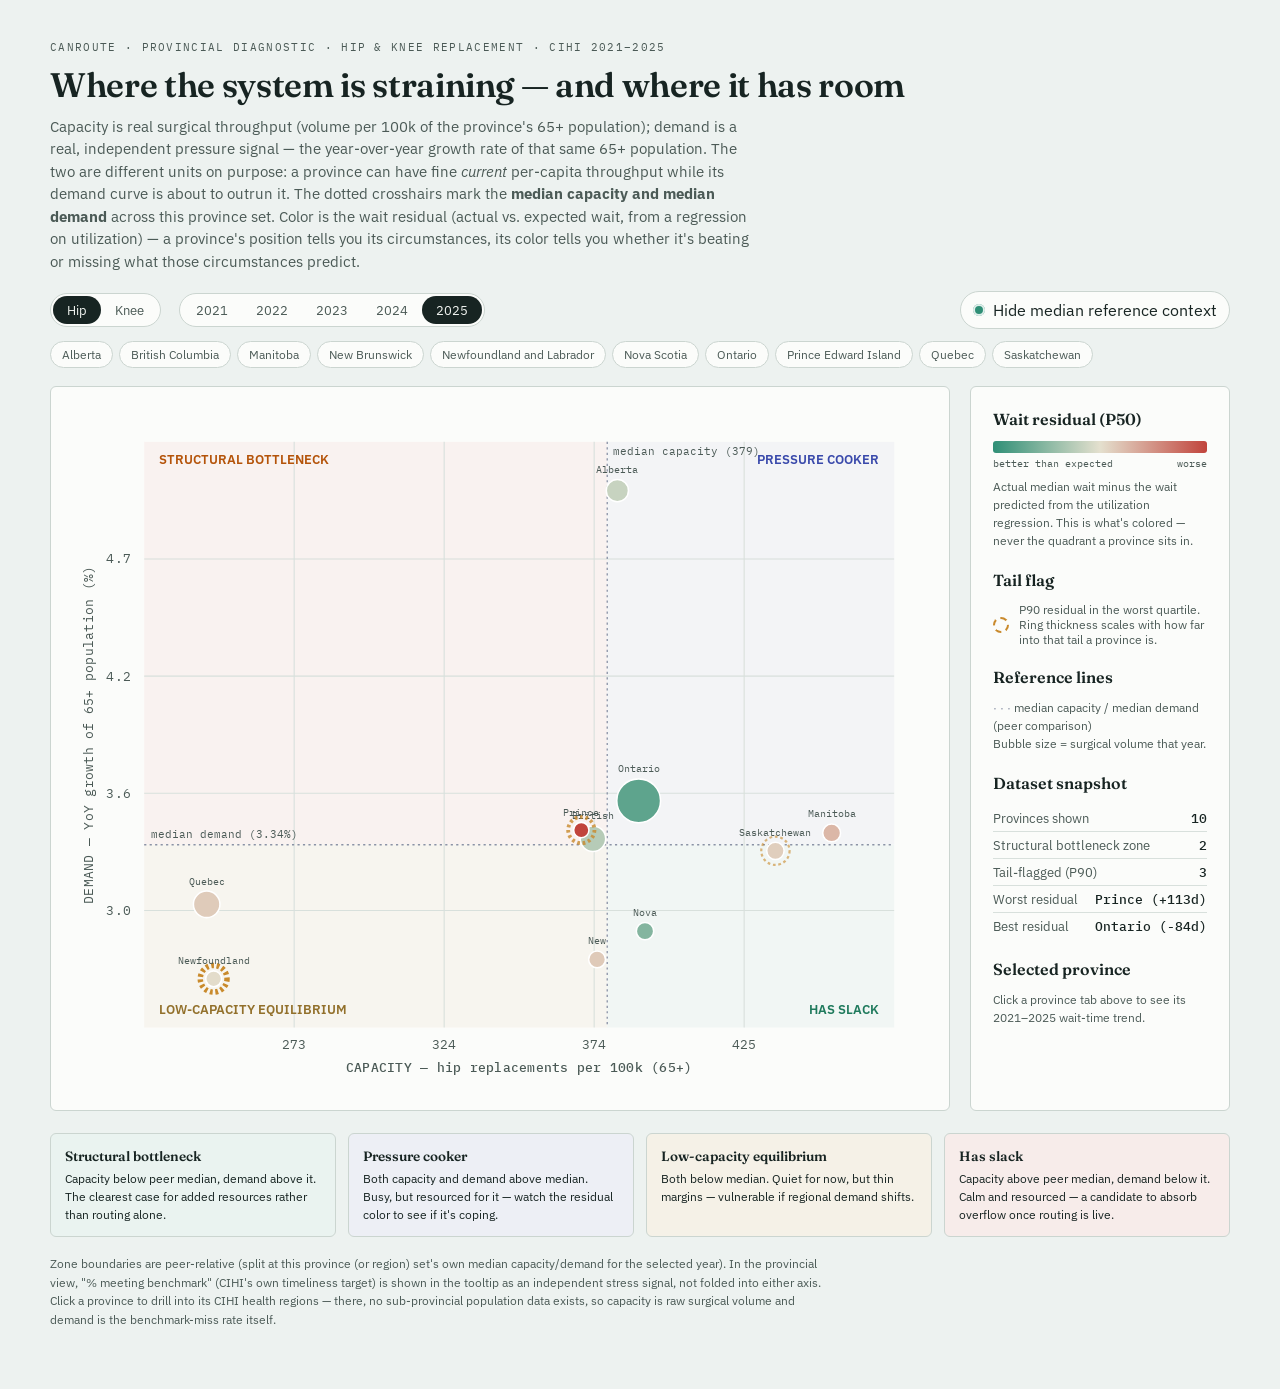
==== index.html @ 5f33b79c "Move site/ contents to repo root" ====
<!DOCTYPE html>
<html lang="en">
<head>
<meta charset="UTF-8" />
<title>CanRoute — Capacity/Demand Diagnostic v3</title>
<meta name="viewport" content="width=device-width, initial-scale=1.0" />
<link rel="preconnect" href="https://fonts.googleapis.com">
<link href="https://fonts.googleapis.com/css2?family=Fraunces:opsz,wght@9..144,400;9..144,600;9..144,700&family=IBM+Plex+Sans:wght@400;500;600&family=IBM+Plex+Mono:wght@400;500;600&display=swap" rel="stylesheet">
<link rel="stylesheet" href="./style.css">
</head>
<body>
<div class="wrap">
  <header>
    <div class="eyebrow">CanRoute · Provincial Diagnostic · Hip &amp; Knee Replacement · CIHI 2021–2025</div>
    <h1>Where the system is straining — and where it has room</h1>
    <div class="sub">Capacity is real surgical throughput (volume per 100k of the province's 65+ population); demand is a real, independent pressure signal — the year-over-year growth rate of that same 65+ population. The two are different units on purpose: a province can have fine <i>current</i> per-capita throughput while its demand curve is about to outrun it. The dotted crosshairs mark the <b>median capacity and median demand</b> across this province set. Color is the wait residual (actual vs. expected wait, from a regression on utilization) — a province's position tells you its circumstances, its color tells you whether it's beating or missing what those circumstances predict.</div>
  </header>

  <div class="controls">
    <div class="seg-group" id="procedureToggle" role="tablist" aria-label="Procedure">
      <button class="seg-btn" data-procedure="hip" type="button">Hip</button>
      <button class="seg-btn" data-procedure="knee" type="button">Knee</button>
    </div>
    <div class="seg-group" id="yearTabs" role="tablist" aria-label="Year"></div>
    <button id="referenceToggle" class="toggle-btn" type="button" aria-pressed="true">
      <span class="toggle-dot"></span>
      <span class="toggle-label">Hide median reference context</span>
    </button>
  </div>

  <div class="province-tabs" id="provinceTabs" role="tablist" aria-label="Province"></div>

  <div class="layout">
    <div class="panel chart-panel">
      <div class="chart-caption" id="chartCaption"></div>
      <svg id="chart" viewBox="0 0 780 620"></svg>
    </div>

    <div class="panel sidebar">
      <div class="side-block">
        <h3>Wait residual (P50)</h3>
        <div class="legend-grad"></div>
        <div class="legend-row"><span>better than expected</span><span>worse</span></div>
        <div class="legend-desc">Actual median wait minus the wait predicted from the utilization regression. This is what's colored — never the quadrant a province sits in.</div>
      </div>

      <div class="side-block">
        <h3>Tail flag</h3>
        <div class="flag-legend">
          <div class="flag-swatch"></div>
          <span>P90 residual in the worst quartile. Ring thickness scales with how far into that tail a province is.</span>
        </div>
      </div>

      <div class="side-block">
        <h3>Reference lines</h3>
        <div class="legend-desc">
          <span style="color:var(--median-line)">· · ·</span> median capacity / median demand (peer comparison)<br>
          Bubble size = surgical volume that year.
        </div>
      </div>

      <div class="side-block" id="summaryBlock">
        <h3>Dataset snapshot</h3>
        <div id="summaryStats"></div>
      </div>

      <div class="side-block" id="provinceDetail">
        <h3>Selected province</h3>
        <div id="provinceDetailBody" class="legend-desc">Click a province tab above to see its 2021–2025 wait-time trend.</div>
      </div>
    </div>
  </div>

  <div class="zones">
    <div class="zone-card z1"><b>Structural bottleneck</b>Capacity below peer median, demand above it. The clearest case for added resources rather than routing alone.</div>
    <div class="zone-card z2"><b>Pressure cooker</b>Both capacity and demand above median. Busy, but resourced for it — watch the residual color to see if it's coping.</div>
    <div class="zone-card z3"><b>Low-capacity equilibrium</b>Both below median. Quiet for now, but thin margins — vulnerable if regional demand shifts.</div>
    <div class="zone-card z4"><b>Has slack</b>Capacity above peer median, demand below it. Calm and resourced — a candidate to absorb overflow once routing is live.</div>
  </div>

  <div class="footnote">
    Zone boundaries are peer-relative (split at this province (or region) set's own median capacity/demand for the selected year). In the provincial view, "% meeting benchmark" (CIHI's own timeliness target) is shown in the tooltip as an independent stress signal, not folded into either axis. Click a province to drill into its CIHI health regions — there, no sub-provincial population data exists, so capacity is raw surgical volume and demand is the benchmark-miss rate itself.
  </div>
</div>

<div id="tooltip"></div>

<script src="./script.js"></script>
</body>
</html>
---- style.css ----
:root{
  --bg: #EDF2F0; --panel: #FBFCFA; --ink: #172422; --ink-soft: #4B5A56;
  --grid: #D8E0DC; --line: #94A3A0; --median-line: #8B93A6;
  --good: #2F8F76; --neutral: #E4E0CE; --bad: #C1443C; --flag: #C98A2C; --border: #CBD5D0;
  --z1: #EAF3F0; --z2: #EDEFF5; --z3: #F5F1E7; --z4: #F7ECEA;
}

*{box-sizing:border-box;}
body{ margin:0; background:var(--bg); color:var(--ink); font-family:'IBM Plex Sans', sans-serif; padding:40px 24px 60px; }
.wrap{ max-width:1180px; margin:0 auto; }
.eyebrow{ font-family:'IBM Plex Mono', monospace; font-size:11px; letter-spacing:0.12em; text-transform:uppercase; color:var(--ink-soft); margin-bottom:10px; }
h1{ font-family:'Fraunces', serif; font-weight:600; font-size:34px; margin:0 0 10px; letter-spacing:-0.01em; }
.sub{ font-size:14.5px; color:var(--ink-soft); max-width:700px; line-height:1.55; }
.controls{ display:flex; justify-content:flex-end; align-items:center; gap:10px; margin-top:18px; flex-wrap:wrap; }
.seg-group{ display:inline-flex; border:1px solid var(--border); border-radius:999px; background:var(--panel); padding:2px; margin-right:auto; }
.seg-group:first-child{ margin-right:8px; }
.seg-btn{ border:none; background:none; padding:6px 14px; border-radius:999px; font:inherit; font-size:12.5px; color:var(--ink-soft); cursor:pointer; }
.seg-btn.active{ background:var(--ink); color:#F1F4F1; }
.province-tabs{ display:flex; flex-wrap:wrap; gap:6px; margin-top:12px; }
.province-tab{ border:1px solid var(--border); background:var(--panel); color:var(--ink-soft); font:inherit; font-size:11.5px; padding:5px 11px; border-radius:999px; cursor:pointer; }
.province-tab:hover{ border-color:var(--flag); }
.province-tab.active{ border-color:var(--ink); background:var(--ink); color:#F1F4F1; }
.toggle-btn{ display:inline-flex; align-items:center; gap:8px; padding:8px 12px; border:1px solid var(--border); border-radius:999px; background:var(--panel); color:var(--ink); cursor:pointer; font:inherit; }
.toggle-btn:hover{ border-color:var(--flag); }
.toggle-btn.active{ border-color:var(--flag); }
.toggle-dot{ width:12px; height:12px; border-radius:50%; background:var(--good); box-shadow: inset 0 0 0 2px rgba(255,255,255,0.85); }
.toggle-btn.active .toggle-dot{ background:var(--flag); }
.dot.selected{ stroke:var(--ink); stroke-width:2.5; }
.select-ring{ fill:none; stroke:var(--ink); stroke-width:1.5; stroke-dasharray:3 2; pointer-events:none; }
.sparkline-wrap{ margin-top:10px; }
.spark-legend{ display:flex; gap:14px; font-family:'IBM Plex Mono', monospace; font-size:10px; color:var(--ink-soft); margin-top:4px; }
.spark-legend span{ display:inline-flex; align-items:center; gap:5px; }
.spark-legend .sw{ width:10px; height:2px; display:inline-block; }
.detail-stat{ display:flex; justify-content:space-between; font-size:12px; padding:3px 0; }
.detail-stat .k{ color:var(--ink-soft); }
.detail-stat .v{ font-family:'IBM Plex Mono', monospace; }
.layout{ display:grid; grid-template-columns: 1fr 260px; gap:20px; margin-top:18px; }
.panel{ background:var(--panel); border:1px solid var(--border); border-radius:6px; padding:22px; }
.chart-panel{ position:relative; }
.chart-caption{ font-family:'IBM Plex Mono', monospace; font-size:11px; color:var(--ink-soft); margin-bottom:10px; }
.chart-caption:empty{ display:none; }
svg{ width:100%; height:auto; display:block; overflow: visible; }
.axis-label{ font-family:'IBM Plex Mono', monospace; font-size:11.5px; fill:var(--ink-soft); letter-spacing:0.02em; }
.gridline{ stroke:var(--grid); stroke-width:1; }
.equilibrium{ stroke:var(--line); stroke-width:1.3; stroke-dasharray:4 4; }
.median-line{ stroke:var(--median-line); stroke-width:1.2; stroke-dasharray:2 3; }
.eq-label, .median-label{ font-family:'IBM Plex Mono', monospace; font-size:10px; fill:var(--ink-soft); }
.zone-label{ font-family:'IBM Plex Sans', sans-serif; font-size:11.5px; font-weight:600; }
.zone-sub{ font-family:'IBM Plex Sans', sans-serif; font-size:9.5px; fill:var(--ink-soft); }
.dot{ stroke:#fff; stroke-width:1.4; cursor:pointer; }
.dot:hover{ stroke:var(--ink); stroke-width:2; }
.flag-ring{ fill:none; stroke:var(--flag); pointer-events:none; }
.name-label{ font-family:'IBM Plex Mono', monospace; font-size:9.5px; fill:var(--ink-soft); pointer-events:none; }
.sidebar h3{ font-family:'Fraunces', serif; font-size:16px; margin:0 0 12px; font-weight:600; }
.side-block{ margin-bottom:20px; }
.side-block:last-child{ margin-bottom:0; }
.legend-grad{ height:12px; border-radius:3px; background: linear-gradient(90deg, var(--good), var(--neutral), var(--bad)); margin:8px 0 4px; }
.legend-row{ display:flex; justify-content:space-between; font-family:'IBM Plex Mono', monospace; font-size:10px; color:var(--ink-soft); }
.legend-desc{ font-size:12px; color:var(--ink-soft); line-height:1.5; margin-top:8px; }
.flag-legend{ display:flex; align-items:center; gap:10px; margin-top:10px; font-size:12px; color:var(--ink-soft); }
.flag-swatch{ width:16px; height:16px; border-radius:50%; border:2px dashed var(--flag); flex-shrink:0; }
.stat-line{ display:flex; justify-content:space-between; font-size:12.5px; padding:5px 0; border-bottom:1px solid var(--grid); }
.stat-line:last-child{ border-bottom:none; }
.stat-name{ color:var(--ink-soft); }
.stat-val{ font-family:'IBM Plex Mono', monospace; font-weight:500; }
.zones{ display:grid; grid-template-columns: repeat(4,1fr); gap:12px; margin-top:22px; }
.zones.is-hidden{ display:none !important; }
.zone-card{ border-radius:6px; padding:12px 14px; font-size:12px; line-height:1.5; border:1px solid var(--border); transition: border-color 0.15s ease, box-shadow 0.15s ease; }
.zone-card.active-zone{ border-color:var(--ink); box-shadow:0 0 0 1px var(--ink); }
.zone-card b{ display:block; font-family:'Fraunces', serif; font-size:13.5px; margin-bottom:4px; font-weight:600; }
.zone-card.z1{ background:var(--z1); }
.zone-card.z2{ background:var(--z2); }
.zone-card.z3{ background:var(--z3); }
.zone-card.z4{ background:var(--z4); }
#tooltip{
  position:absolute; pointer-events:none; background:var(--ink); color:#F1F4F1;
  padding:10px 12px; border-radius:5px; font-size:12px; line-height:1.6; opacity:0;
  transition: opacity 0.1s ease; z-index:10; min-width:190px; font-family:'IBM Plex Mono', monospace;
}
#tooltip .t-name{ font-family:'IBM Plex Sans', sans-serif; font-weight:600; font-size:13px; margin-bottom:4px; display:block; }
.footnote{ margin-top:18px; font-size:11.5px; color:var(--ink-soft); line-height:1.6; max-width:780px; }
@media (max-width: 860px){ .layout{ grid-template-columns: 1fr; } .zones{ grid-template-columns: 1fr 1fr; } }
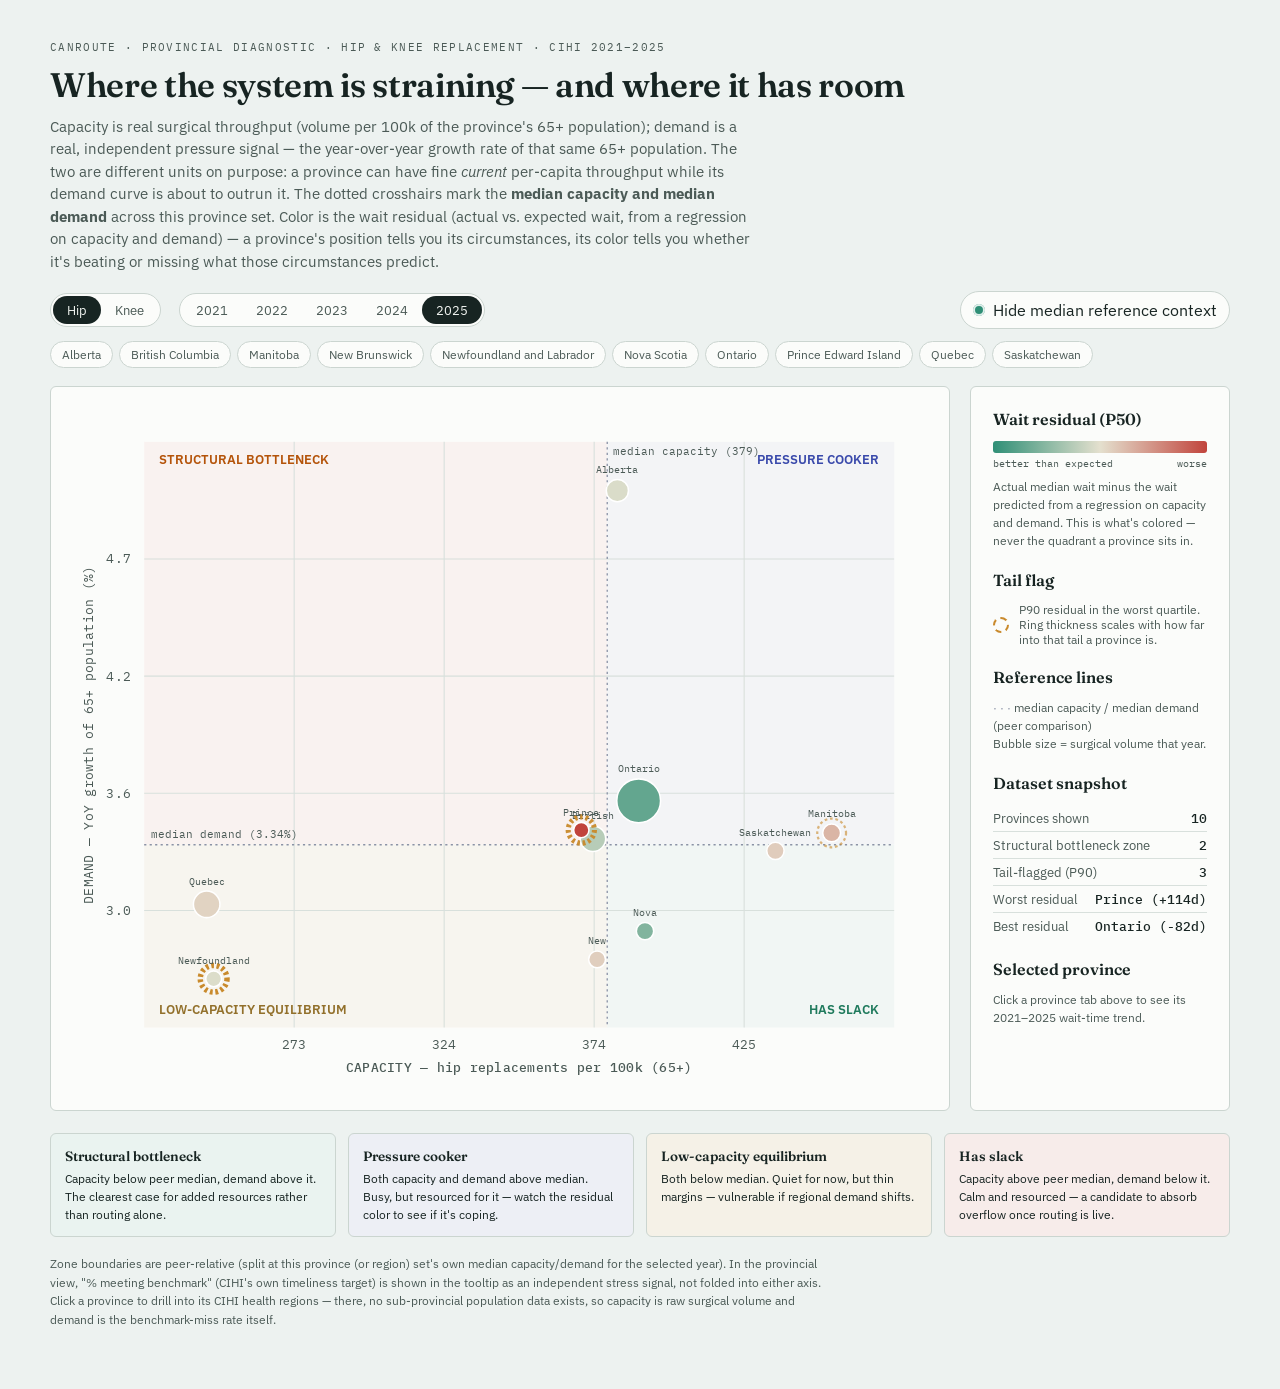
==== commit 360116f2: "Replace utilization ratio with capacity/demand regression capacity and demand are different units (s" ====
--- a/index.html
+++ b/index.html
@@ -13,7 +13,7 @@
   <header>
     <div class="eyebrow">CanRoute · Provincial Diagnostic · Hip &amp; Knee Replacement · CIHI 2021–2025</div>
     <h1>Where the system is straining — and where it has room</h1>
-    <div class="sub">Capacity is real surgical throughput (volume per 100k of the province's 65+ population); demand is a real, independent pressure signal — the year-over-year growth rate of that same 65+ population. The two are different units on purpose: a province can have fine <i>current</i> per-capita throughput while its demand curve is about to outrun it. The dotted crosshairs mark the <b>median capacity and median demand</b> across this province set. Color is the wait residual (actual vs. expected wait, from a regression on utilization) — a province's position tells you its circumstances, its color tells you whether it's beating or missing what those circumstances predict.</div>
+    <div class="sub">Capacity is real surgical throughput (volume per 100k of the province's 65+ population); demand is a real, independent pressure signal — the year-over-year growth rate of that same 65+ population. The two are different units on purpose: a province can have fine <i>current</i> per-capita throughput while its demand curve is about to outrun it. The dotted crosshairs mark the <b>median capacity and median demand</b> across this province set. Color is the wait residual (actual vs. expected wait, from a regression on capacity and demand) — a province's position tells you its circumstances, its color tells you whether it's beating or missing what those circumstances predict.</div>
   </header>
 
   <div class="controls">
@@ -41,7 +41,7 @@
         <h3>Wait residual (P50)</h3>
         <div class="legend-grad"></div>
         <div class="legend-row"><span>better than expected</span><span>worse</span></div>
-        <div class="legend-desc">Actual median wait minus the wait predicted from the utilization regression. This is what's colored — never the quadrant a province sits in.</div>
+        <div class="legend-desc">Actual median wait minus the wait predicted from a regression on capacity and demand. This is what's colored — never the quadrant a province sits in.</div>
       </div>
 
       <div class="side-block">
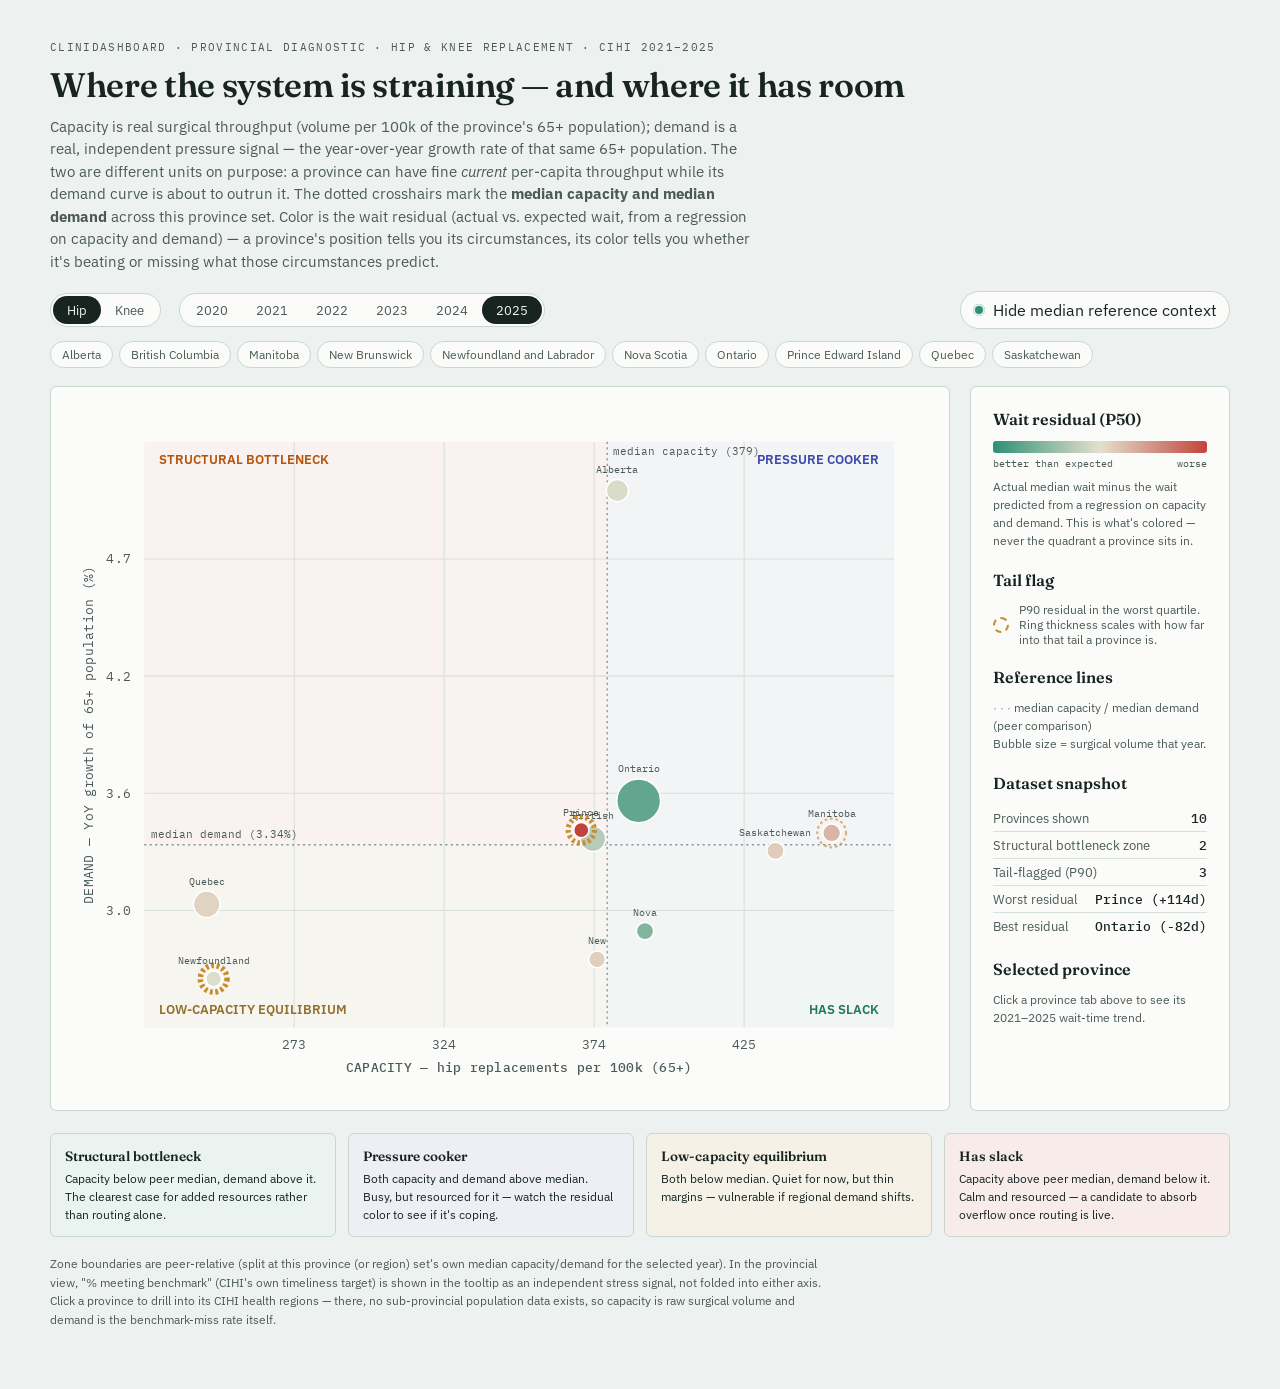
==== commit b3297ba6: "Extend population baseline to 2020, drop unused pipeline artifacts - Population CSV now starts 2019," ====
--- a/index.html
+++ b/index.html
@@ -2,7 +2,7 @@
 <html lang="en">
 <head>
 <meta charset="UTF-8" />
-<title>CanRoute — Capacity/Demand Diagnostic v3</title>
+<title>CliniDashboard — Capacity/Demand Diagnostic v3</title>
 <meta name="viewport" content="width=device-width, initial-scale=1.0" />
 <link rel="preconnect" href="https://fonts.googleapis.com">
 <link href="https://fonts.googleapis.com/css2?family=Fraunces:opsz,wght@9..144,400;9..144,600;9..144,700&family=IBM+Plex+Sans:wght@400;500;600&family=IBM+Plex+Mono:wght@400;500;600&display=swap" rel="stylesheet">
@@ -11,7 +11,7 @@
 <body>
 <div class="wrap">
   <header>
-    <div class="eyebrow">CanRoute · Provincial Diagnostic · Hip &amp; Knee Replacement · CIHI 2021–2025</div>
+    <div class="eyebrow">CliniDashboard · Provincial Diagnostic · Hip &amp; Knee Replacement · CIHI 2021–2025</div>
     <h1>Where the system is straining — and where it has room</h1>
     <div class="sub">Capacity is real surgical throughput (volume per 100k of the province's 65+ population); demand is a real, independent pressure signal — the year-over-year growth rate of that same 65+ population. The two are different units on purpose: a province can have fine <i>current</i> per-capita throughput while its demand curve is about to outrun it. The dotted crosshairs mark the <b>median capacity and median demand</b> across this province set. Color is the wait residual (actual vs. expected wait, from a regression on capacity and demand) — a province's position tells you its circumstances, its color tells you whether it's beating or missing what those circumstances predict.</div>
   </header>
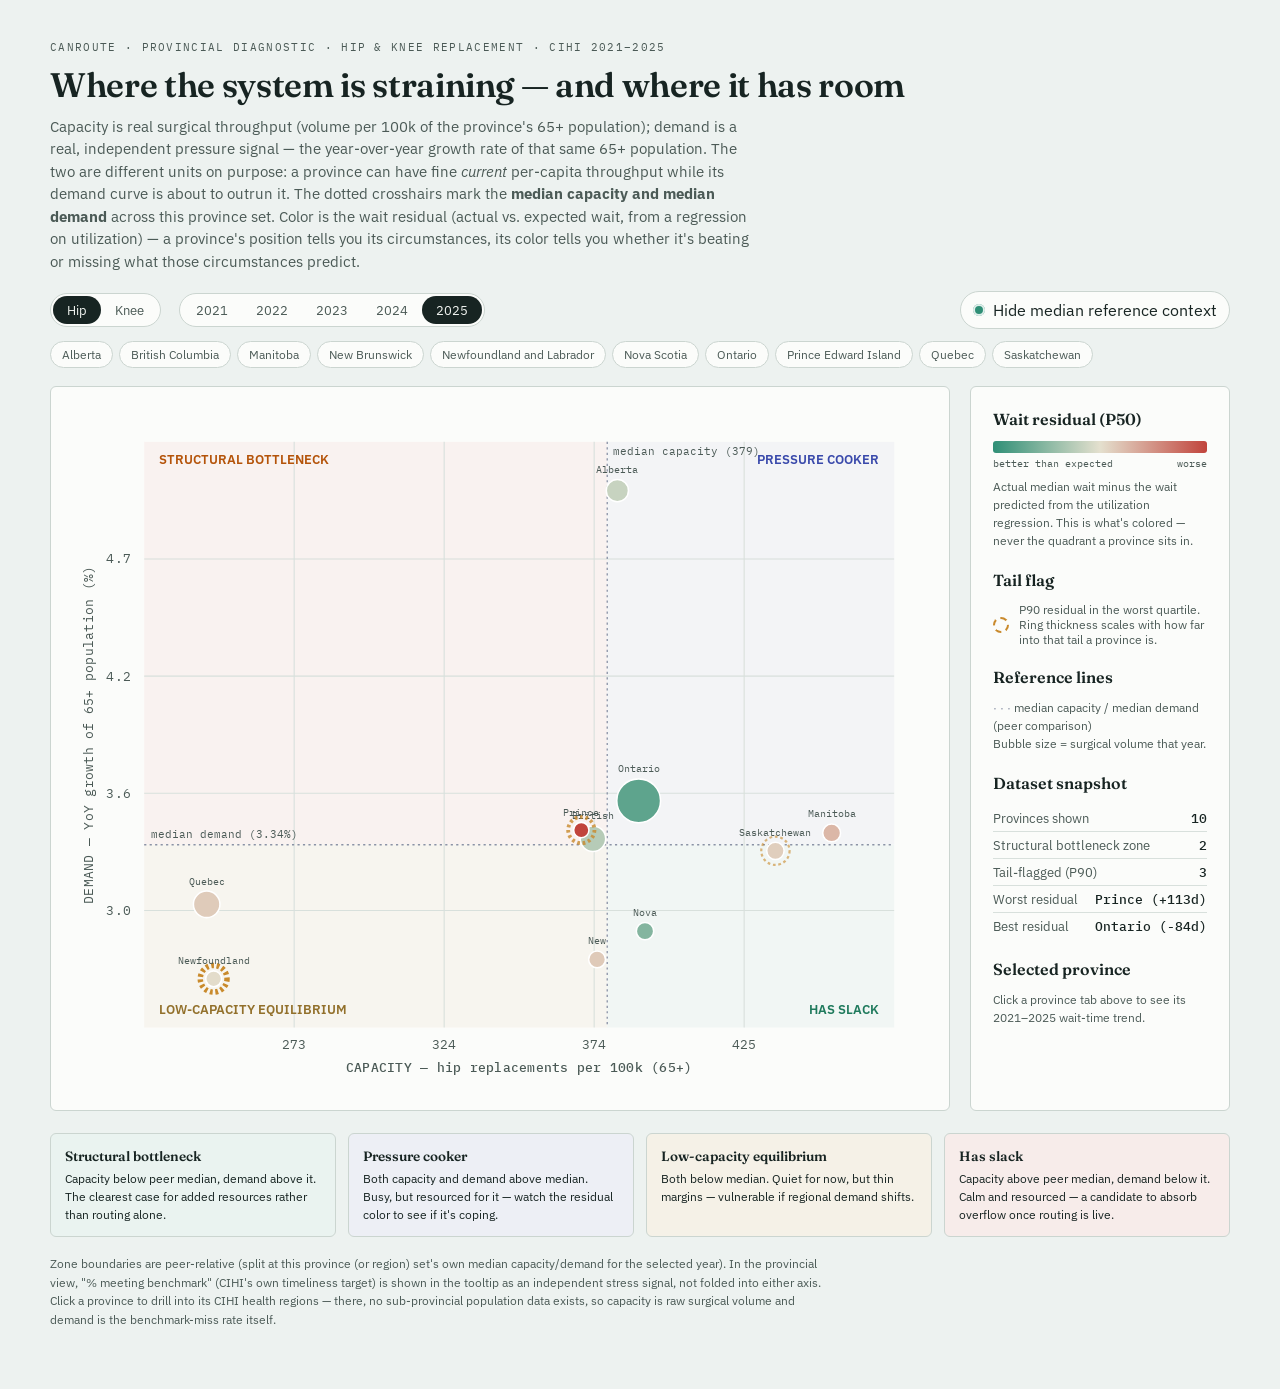
==== commit ae1df004: "Merge branch 'main' of https://github.com/mugis-rwill/clinicalDashboard # Conflicts: #	script.js" ====
--- a/index.html
+++ b/index.html
@@ -2,7 +2,7 @@
 <html lang="en">
 <head>
 <meta charset="UTF-8" />
-<title>CliniDashboard — Capacity/Demand Diagnostic v3</title>
+<title>CanRoute — Capacity/Demand Diagnostic v3</title>
 <meta name="viewport" content="width=device-width, initial-scale=1.0" />
 <link rel="preconnect" href="https://fonts.googleapis.com">
 <link href="https://fonts.googleapis.com/css2?family=Fraunces:opsz,wght@9..144,400;9..144,600;9..144,700&family=IBM+Plex+Sans:wght@400;500;600&family=IBM+Plex+Mono:wght@400;500;600&display=swap" rel="stylesheet">
@@ -11,9 +11,9 @@
 <body>
 <div class="wrap">
   <header>
-    <div class="eyebrow">CliniDashboard · Provincial Diagnostic · Hip &amp; Knee Replacement · CIHI 2021–2025</div>
+    <div class="eyebrow">CanRoute · Provincial Diagnostic · Hip &amp; Knee Replacement · CIHI 2021–2025</div>
     <h1>Where the system is straining — and where it has room</h1>
-    <div class="sub">Capacity is real surgical throughput (volume per 100k of the province's 65+ population); demand is a real, independent pressure signal — the year-over-year growth rate of that same 65+ population. The two are different units on purpose: a province can have fine <i>current</i> per-capita throughput while its demand curve is about to outrun it. The dotted crosshairs mark the <b>median capacity and median demand</b> across this province set. Color is the wait residual (actual vs. expected wait, from a regression on capacity and demand) — a province's position tells you its circumstances, its color tells you whether it's beating or missing what those circumstances predict.</div>
+    <div class="sub">Capacity is real surgical throughput (volume per 100k of the province's 65+ population); demand is a real, independent pressure signal — the year-over-year growth rate of that same 65+ population. The two are different units on purpose: a province can have fine <i>current</i> per-capita throughput while its demand curve is about to outrun it. The dotted crosshairs mark the <b>median capacity and median demand</b> across this province set. Color is the wait residual (actual vs. expected wait, from a regression on utilization) — a province's position tells you its circumstances, its color tells you whether it's beating or missing what those circumstances predict.</div>
   </header>
 
   <div class="controls">
@@ -41,7 +41,7 @@
         <h3>Wait residual (P50)</h3>
         <div class="legend-grad"></div>
         <div class="legend-row"><span>better than expected</span><span>worse</span></div>
-        <div class="legend-desc">Actual median wait minus the wait predicted from a regression on capacity and demand. This is what's colored — never the quadrant a province sits in.</div>
+        <div class="legend-desc">Actual median wait minus the wait predicted from the utilization regression. This is what's colored — never the quadrant a province sits in.</div>
       </div>
 
       <div class="side-block">
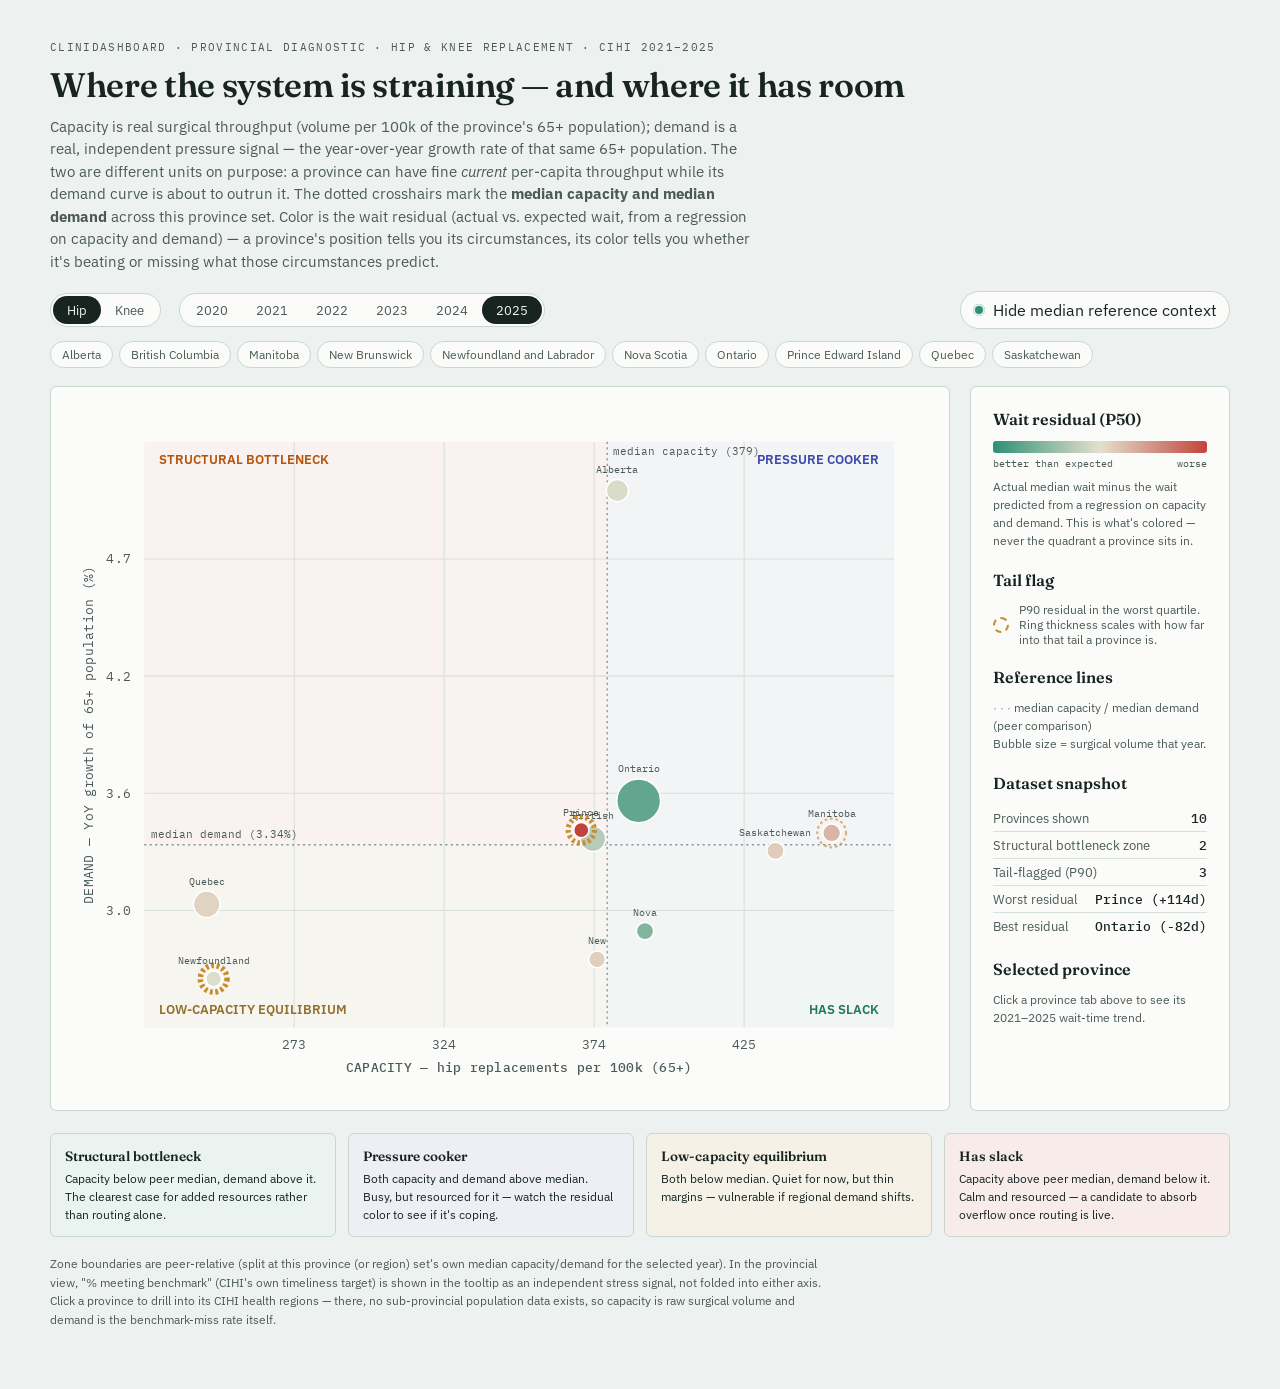
==== commit 5ebe8fb5: "Merge branch 'main' of https://github.com/mugis-rwill/clinicalDashboard" ====
--- a/index.html
+++ b/index.html
@@ -2,7 +2,7 @@
 <html lang="en">
 <head>
 <meta charset="UTF-8" />
-<title>CanRoute — Capacity/Demand Diagnostic v3</title>
+<title>CliniDashboard — Capacity/Demand Diagnostic v3</title>
 <meta name="viewport" content="width=device-width, initial-scale=1.0" />
 <link rel="preconnect" href="https://fonts.googleapis.com">
 <link href="https://fonts.googleapis.com/css2?family=Fraunces:opsz,wght@9..144,400;9..144,600;9..144,700&family=IBM+Plex+Sans:wght@400;500;600&family=IBM+Plex+Mono:wght@400;500;600&display=swap" rel="stylesheet">
@@ -11,9 +11,9 @@
 <body>
 <div class="wrap">
   <header>
-    <div class="eyebrow">CanRoute · Provincial Diagnostic · Hip &amp; Knee Replacement · CIHI 2021–2025</div>
+    <div class="eyebrow">CliniDashboard · Provincial Diagnostic · Hip &amp; Knee Replacement · CIHI 2021–2025</div>
     <h1>Where the system is straining — and where it has room</h1>
-    <div class="sub">Capacity is real surgical throughput (volume per 100k of the province's 65+ population); demand is a real, independent pressure signal — the year-over-year growth rate of that same 65+ population. The two are different units on purpose: a province can have fine <i>current</i> per-capita throughput while its demand curve is about to outrun it. The dotted crosshairs mark the <b>median capacity and median demand</b> across this province set. Color is the wait residual (actual vs. expected wait, from a regression on utilization) — a province's position tells you its circumstances, its color tells you whether it's beating or missing what those circumstances predict.</div>
+    <div class="sub">Capacity is real surgical throughput (volume per 100k of the province's 65+ population); demand is a real, independent pressure signal — the year-over-year growth rate of that same 65+ population. The two are different units on purpose: a province can have fine <i>current</i> per-capita throughput while its demand curve is about to outrun it. The dotted crosshairs mark the <b>median capacity and median demand</b> across this province set. Color is the wait residual (actual vs. expected wait, from a regression on capacity and demand) — a province's position tells you its circumstances, its color tells you whether it's beating or missing what those circumstances predict.</div>
   </header>
 
   <div class="controls">
@@ -41,7 +41,7 @@
         <h3>Wait residual (P50)</h3>
         <div class="legend-grad"></div>
         <div class="legend-row"><span>better than expected</span><span>worse</span></div>
-        <div class="legend-desc">Actual median wait minus the wait predicted from the utilization regression. This is what's colored — never the quadrant a province sits in.</div>
+        <div class="legend-desc">Actual median wait minus the wait predicted from a regression on capacity and demand. This is what's colored — never the quadrant a province sits in.</div>
       </div>
 
       <div class="side-block">
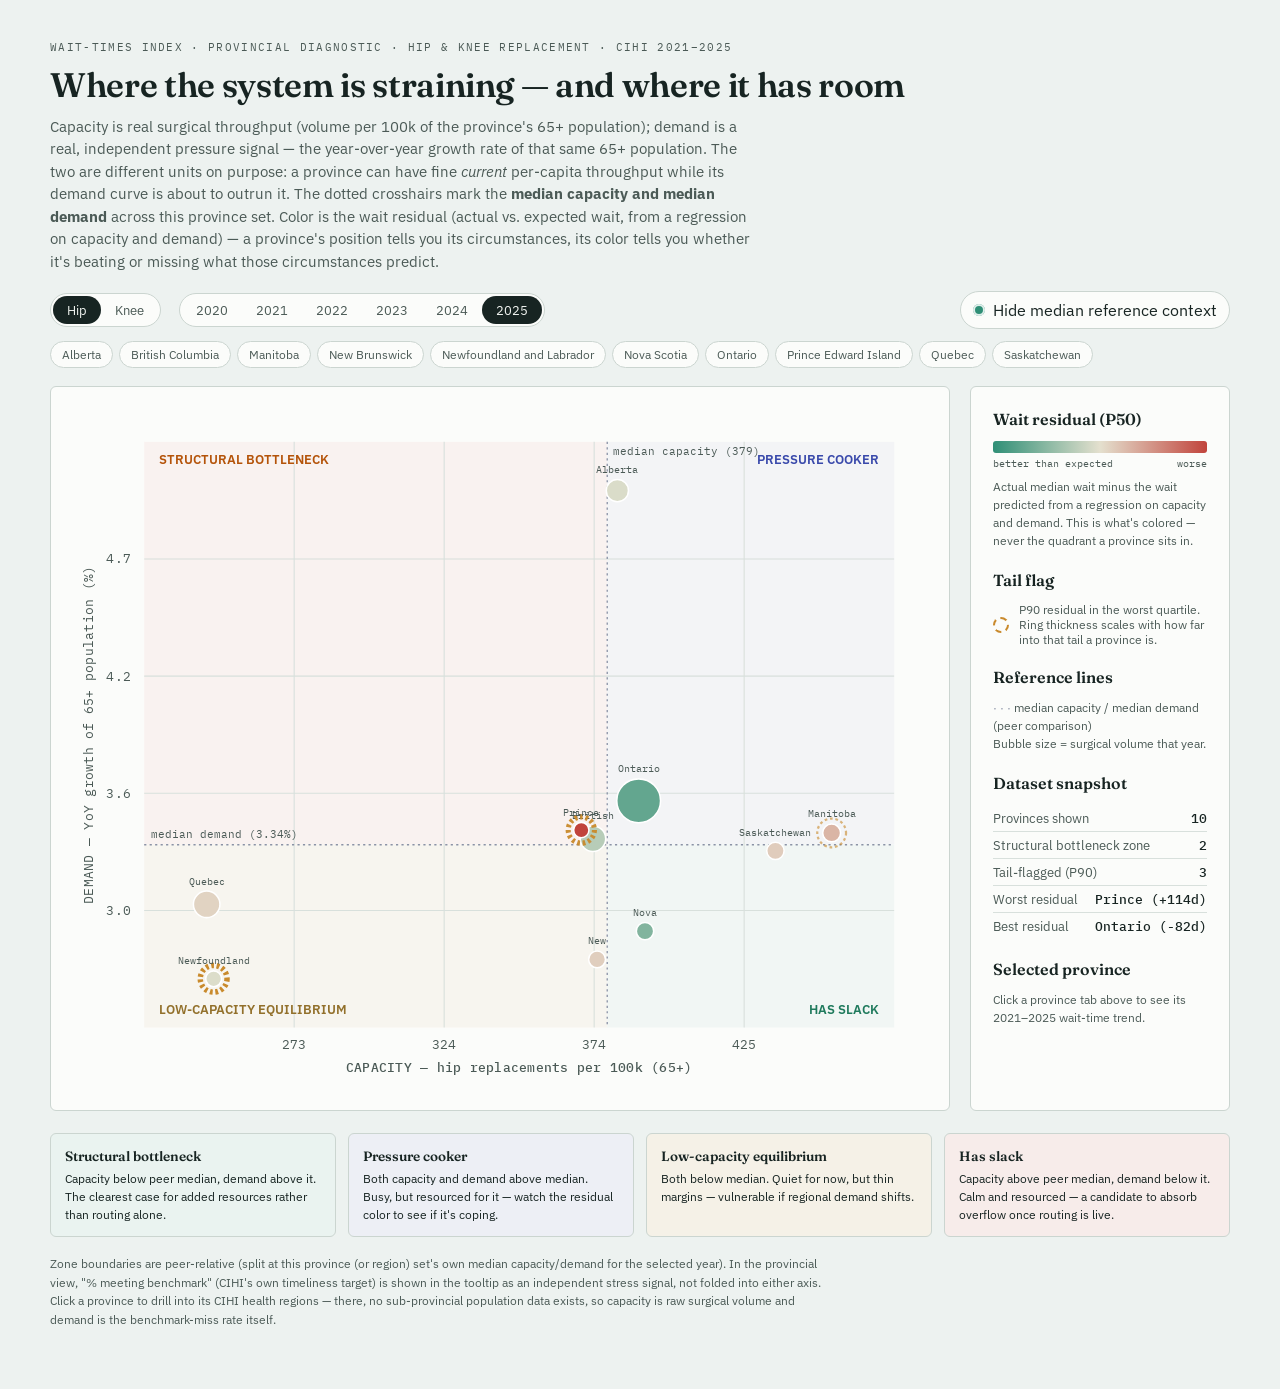
==== commit 5a87a424: "fixed index naming mistake" ====
--- a/index.html
+++ b/index.html
@@ -2,7 +2,7 @@
 <html lang="en">
 <head>
 <meta charset="UTF-8" />
-<title>CliniDashboard — Capacity/Demand Diagnostic v3</title>
+<title>Canada Wait-times Index — Capacity/Demand Diagnostic</title>
 <meta name="viewport" content="width=device-width, initial-scale=1.0" />
 <link rel="preconnect" href="https://fonts.googleapis.com">
 <link href="https://fonts.googleapis.com/css2?family=Fraunces:opsz,wght@9..144,400;9..144,600;9..144,700&family=IBM+Plex+Sans:wght@400;500;600&family=IBM+Plex+Mono:wght@400;500;600&display=swap" rel="stylesheet">
@@ -11,7 +11,7 @@
 <body>
 <div class="wrap">
   <header>
-    <div class="eyebrow">CliniDashboard · Provincial Diagnostic · Hip &amp; Knee Replacement · CIHI 2021–2025</div>
+    <div class="eyebrow">Wait-times Index · Provincial Diagnostic · Hip &amp; Knee Replacement · CIHI 2021–2025</div>
     <h1>Where the system is straining — and where it has room</h1>
     <div class="sub">Capacity is real surgical throughput (volume per 100k of the province's 65+ population); demand is a real, independent pressure signal — the year-over-year growth rate of that same 65+ population. The two are different units on purpose: a province can have fine <i>current</i> per-capita throughput while its demand curve is about to outrun it. The dotted crosshairs mark the <b>median capacity and median demand</b> across this province set. Color is the wait residual (actual vs. expected wait, from a regression on capacity and demand) — a province's position tells you its circumstances, its color tells you whether it's beating or missing what those circumstances predict.</div>
   </header>
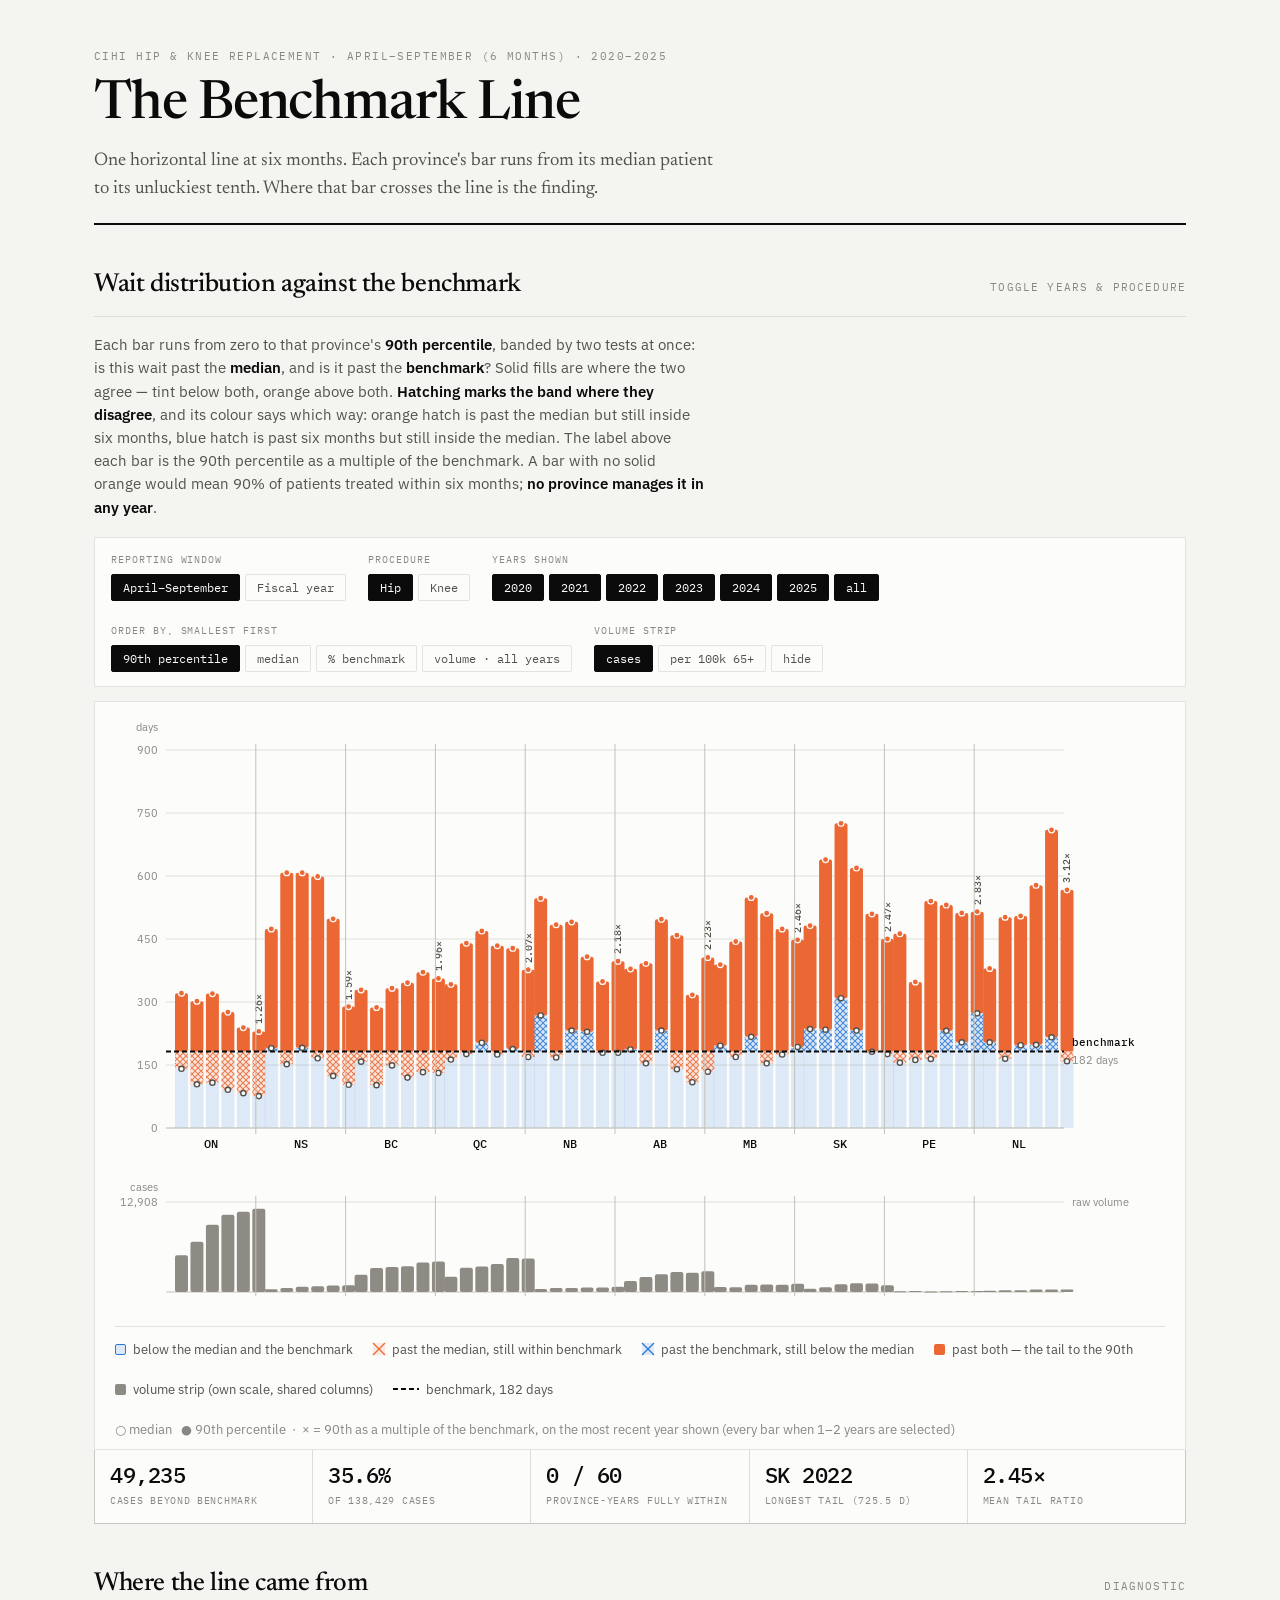
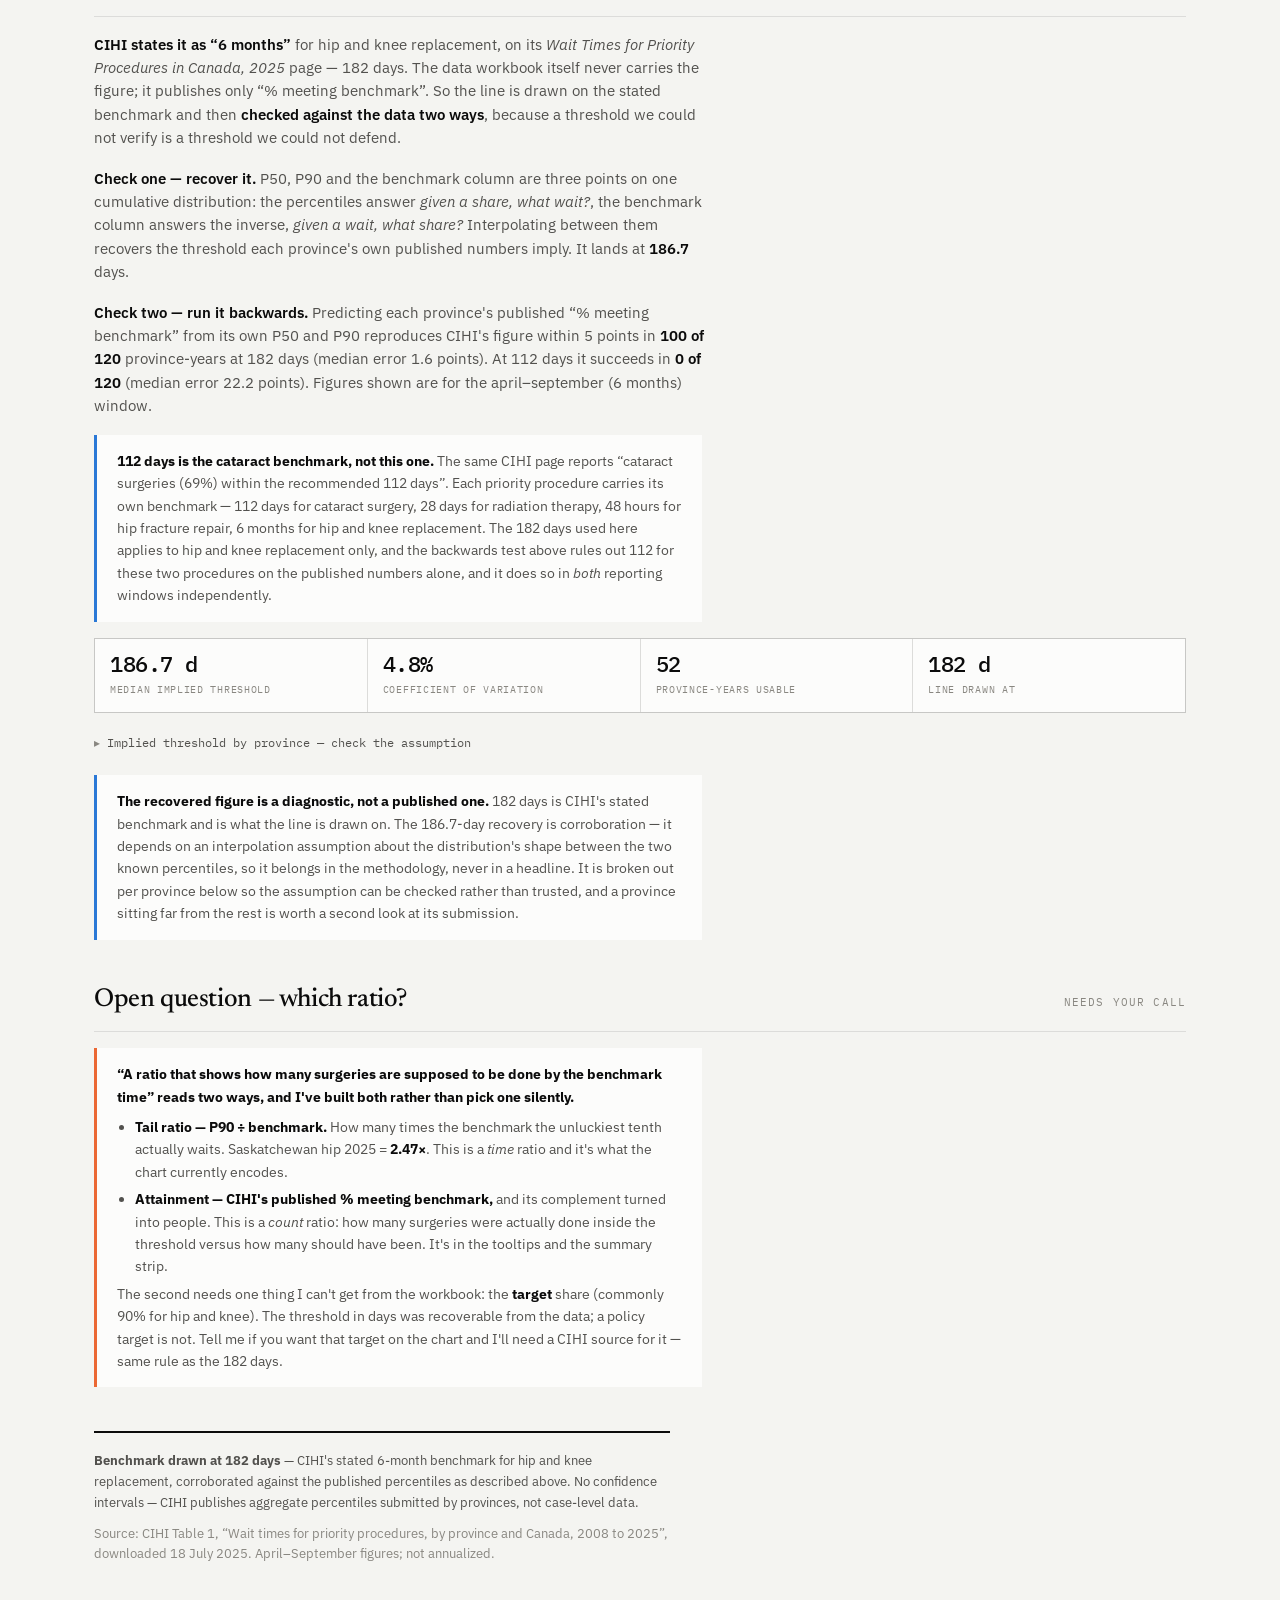
==== commit 9c0bcce4: "Index MVP1" ====
--- a/index.html
+++ b/index.html
@@ -1,91 +1,674 @@
 <!DOCTYPE html>
 <html lang="en">
 <head>
-<meta charset="UTF-8" />
-<title>Canada Wait-times Index — Capacity/Demand Diagnostic</title>
-<meta name="viewport" content="width=device-width, initial-scale=1.0" />
-<link rel="preconnect" href="https://fonts.googleapis.com">
-<link href="https://fonts.googleapis.com/css2?family=Fraunces:opsz,wght@9..144,400;9..144,600;9..144,700&family=IBM+Plex+Sans:wght@400;500;600&family=IBM+Plex+Mono:wght@400;500;600&display=swap" rel="stylesheet">
-<link rel="stylesheet" href="./style.css">
+<meta charset="utf-8">
+<meta name="viewport" content="width=device-width, initial-scale=1">
+<meta name="description" content="Hip and knee replacement wait times in ten Canadian provinces, 2020-2025, plotted against the 182-day benchmark. Source: CIHI Table 1.">
+<link rel="icon" href="data:image/svg+xml,%3Csvg xmlns='http://www.w3.org/2000/svg' viewBox='0 0 100 100'%3E%3Ctext y='.9em' font-size='90'%3E%F0%9F%93%8F%3C/text%3E%3C/svg%3E">
+<style>:root{color-scheme:light dark}html,body{margin:0}img{max-width:100%}[hidden]{display:none!important}</style>
+<title>The Benchmark Line</title>
+<link rel="stylesheet" href="https://fonts.googleapis.com/css2?family=Newsreader:ital,opsz,wght@0,6..72,400;0,6..72,500;1,6..72,400&family=IBM+Plex+Sans:wght@400;500;600&family=IBM+Plex+Mono:wght@400;500&display=swap">
+<style>
+:root{
+  --plane:#f4f4f1; --surface:#fcfcfb; --surface-2:#f0f0ec;
+  --ink:#0b0b0b; --ink-2:#52514e; --muted:#898781;
+  --grid:#e1e0d9; --axis:#c3c2b7; --rule:rgba(11,11,11,.10);
+  --within:#2a78d6; --within-soft:rgba(42,120,214,.15); --beyond:#eb6834;
+  --beyond-soft:rgba(235,104,52,.13); --bench:#0b0b0b; --divider:#c3c2b7;
+  --vol:#8d8b84;
+  --chip:#fcfcfb; --chip-on:#0b0b0b; --chip-on-ink:#fcfcfb;
+  --serif:"Newsreader",Georgia,"Times New Roman",serif;
+  --sans:"IBM Plex Sans",system-ui,-apple-system,"Segoe UI",sans-serif;
+  --mono:"IBM Plex Mono",ui-monospace,"SFMono-Regular",Menlo,monospace;
+}
+@media (prefers-color-scheme:dark){:root:not([data-theme="light"]){
+  --plane:#0d0d0d; --surface:#1a1a19; --surface-2:#232322;
+  --ink:#fff; --ink-2:#c3c2b7; --muted:#898781;
+  --grid:#2c2c2a; --axis:#383835; --rule:rgba(255,255,255,.12);
+  --within:#3987e5; --within-soft:rgba(57,135,229,.22); --beyond:#d95926;
+  --beyond-soft:rgba(217,89,38,.20); --bench:#fff; --divider:#383835;
+  --vol:#7e7c76;
+  --chip:#1a1a19; --chip-on:#fff; --chip-on-ink:#0d0d0d;
+}}
+:root[data-theme="dark"]{
+  --plane:#0d0d0d; --surface:#1a1a19; --surface-2:#232322;
+  --ink:#fff; --ink-2:#c3c2b7; --muted:#898781;
+  --grid:#2c2c2a; --axis:#383835; --rule:rgba(255,255,255,.12);
+  --within:#3987e5; --within-soft:rgba(57,135,229,.22); --beyond:#d95926;
+  --beyond-soft:rgba(217,89,38,.20); --bench:#fff; --divider:#383835;
+  --vol:#7e7c76;
+  --chip:#1a1a19; --chip-on:#fff; --chip-on-ink:#0d0d0d;
+}
+*{box-sizing:border-box}
+body{background:var(--plane);color:var(--ink);font-family:var(--sans);
+  font-size:15px;line-height:1.6;-webkit-font-smoothing:antialiased}
+.wrap{max-width:1140px;margin:0 auto;padding:48px 24px 80px}
+.masthead{border-bottom:2px solid var(--ink);padding-bottom:20px}
+.eyebrow{font-family:var(--mono);font-size:11px;letter-spacing:.13em;
+  text-transform:uppercase;color:var(--muted)}
+h1{font-family:var(--serif);font-weight:500;font-size:clamp(34px,5.4vw,54px);
+  line-height:1.03;letter-spacing:-.02em;margin:12px 0 0;text-wrap:balance}
+.standfirst{font-family:var(--serif);font-size:18.5px;line-height:1.5;
+  color:var(--ink-2);max-width:62ch;margin:14px 0 0}
+section{margin:40px 0 0}
+.sec-head{display:flex;align-items:baseline;gap:14px;flex-wrap:wrap;
+  border-bottom:1px solid var(--rule);padding-bottom:10px;margin-bottom:16px}
+h2{font-family:var(--serif);font-weight:500;font-size:26px;letter-spacing:-.015em;margin:0}
+.sec-head .role{font-family:var(--mono);font-size:10.5px;letter-spacing:.11em;
+  text-transform:uppercase;color:var(--muted);margin-left:auto}
+.note{max-width:68ch;color:var(--ink-2);margin:0 0 18px;font-size:14.5px}
+.note strong{color:var(--ink);font-weight:600}
+
+.controls{display:flex;flex-wrap:wrap;gap:22px;align-items:flex-end;
+  background:var(--surface);border:1px solid var(--rule);padding:14px 16px;margin-bottom:14px}
+.cgroup{display:flex;flex-direction:column;gap:7px}
+.cgroup > label{font-family:var(--mono);font-size:9.5px;letter-spacing:.1em;
+  text-transform:uppercase;color:var(--muted)}
+.chips{display:flex;flex-wrap:wrap;gap:5px}
+.chip{font-family:var(--mono);font-size:12px;padding:5px 11px;cursor:pointer;
+  background:var(--chip);color:var(--ink-2);border:1px solid var(--rule);
+  border-radius:2px;transition:background .12s,color .12s}
+.chip:hover{border-color:var(--axis)}
+.chip[aria-pressed="true"]{background:var(--chip-on);color:var(--chip-on-ink);
+  border-color:var(--chip-on)}
+.chip:focus-visible{outline:2px solid var(--within);outline-offset:2px}
+.chip.mini{font-size:11px;padding:4px 8px}
+
+.plot{background:var(--surface);border:1px solid var(--rule);padding:18px 20px 10px}
+svg{display:block;overflow:visible}
+.t-lab{font-family:var(--sans);font-size:11px;fill:var(--muted)}
+.t-prov{font-family:var(--mono);font-size:12px;fill:var(--ink);font-weight:500}
+.t-bench{font-family:var(--mono);font-size:10.5px;fill:var(--ink);font-weight:500}
+.t-ratio{font-family:var(--mono);font-size:9.5px;fill:var(--ink-2);font-weight:500}
+.legend{display:flex;gap:20px;align-items:center;font-size:12.5px;color:var(--ink-2);
+  margin:14px 0 0;flex-wrap:wrap;padding-top:12px;border-top:1px solid var(--rule)}
+.key{display:inline-flex;align-items:center;gap:7px}
+.key i{width:11px;height:11px;border-radius:2px;display:block}
+.stats{display:grid;grid-template-columns:repeat(auto-fit,minmax(140px,1fr));gap:1px;
+  background:var(--rule);border:1px solid var(--rule);border-top:none}
+.stat{background:var(--surface);padding:12px 15px}
+.stat b{display:block;font-family:var(--mono);font-size:22px;font-weight:500;
+  letter-spacing:-.02em;line-height:1.15}
+.stat span{font-family:var(--mono);font-size:10px;letter-spacing:.07em;
+  text-transform:uppercase;color:var(--muted)}
+.tip{position:fixed;pointer-events:none;z-index:60;opacity:0;transition:opacity .1s;
+  background:var(--ink);color:var(--plane);font-family:var(--mono);font-size:11px;
+  line-height:1.55;padding:9px 12px;border-radius:3px;max-width:260px}
+.tip.on{opacity:1}
+.tip b{color:var(--plane);font-weight:600}
+.qbox{border-left:3px solid var(--beyond);background:var(--surface);padding:15px 20px;
+  margin:16px 0 0;font-size:14px;color:var(--ink-2);max-width:76ch}
+.qbox b{color:var(--ink)}
+.winnote{border-left:3px solid var(--vol);background:var(--surface);padding:11px 16px;
+  font-size:13.5px;color:var(--ink-2);max-width:78ch;margin:0 0 14px}
+.qbox ul{margin:8px 0 0;padding-left:18px}
+.qbox li{margin-bottom:5px}
+.tblwrap{overflow-x:auto;border:1px solid var(--rule);background:var(--surface)}
+table{border-collapse:collapse;width:100%;font-size:12.5px;font-variant-numeric:tabular-nums}
+th,td{text-align:right;padding:7px 11px;border-bottom:1px solid var(--rule);white-space:nowrap}
+th{font-family:var(--mono);font-size:9.5px;letter-spacing:.07em;text-transform:uppercase;
+  color:var(--muted);font-weight:500}
+th:first-child,td:first-child,th.l,td.l{text-align:left}
+tbody tr:last-child td{border-bottom:none}
+td.pv{font-family:var(--mono);font-weight:500;color:var(--ink)}
+details{margin-top:14px}
+summary{font-family:var(--mono);font-size:11.5px;color:var(--ink-2);cursor:pointer;
+  padding:7px 0;list-style:none}
+summary::-webkit-details-marker{display:none}
+summary::before{content:"▸ ";color:var(--muted)}
+details[open] summary::before{content:"▾ "}
+summary:focus-visible{outline:2px solid var(--within);outline-offset:3px}
+footer{border-top:2px solid var(--ink);padding-top:18px;margin-top:44px;font-size:13px;
+  color:var(--ink-2);max-width:72ch}
+@media (prefers-reduced-motion:reduce){*{transition:none!important}}
+</style>
 </head>
 <body>
 <div class="wrap">
-  <header>
-    <div class="eyebrow">Wait-times Index · Provincial Diagnostic · Hip &amp; Knee Replacement · CIHI 2021–2025</div>
-    <h1>Where the system is straining — and where it has room</h1>
-    <div class="sub">Capacity is real surgical throughput (volume per 100k of the province's 65+ population); demand is a real, independent pressure signal — the year-over-year growth rate of that same 65+ population. The two are different units on purpose: a province can have fine <i>current</i> per-capita throughput while its demand curve is about to outrun it. The dotted crosshairs mark the <b>median capacity and median demand</b> across this province set. Color is the wait residual (actual vs. expected wait, from a regression on capacity and demand) — a province's position tells you its circumstances, its color tells you whether it's beating or missing what those circumstances predict.</div>
+  <header class="masthead">
+    <div class="eyebrow" id="eyebrow">CIHI hip &amp; knee replacement</div>
+    <h1>The Benchmark Line</h1>
+    <p class="standfirst">One horizontal line at six months. Each province's bar runs from
+      its median patient to its unluckiest tenth. Where that bar crosses the line is the
+      finding.</p>
   </header>
 
-  <div class="controls">
-    <div class="seg-group" id="procedureToggle" role="tablist" aria-label="Procedure">
-      <button class="seg-btn" data-procedure="hip" type="button">Hip</button>
-      <button class="seg-btn" data-procedure="knee" type="button">Knee</button>
+  <section>
+    <div class="sec-head"><h2>Wait distribution against the benchmark</h2>
+      <span class="role">toggle years &amp; procedure</span></div>
+    <p class="note">Each bar runs from zero to that province's <strong>90th
+      percentile</strong>, banded by two tests at once: is this wait past the
+      <strong>median</strong>, and is it past the <strong>benchmark</strong>? Solid fills are
+      where the two agree — tint below both, orange above both. <strong>Hatching marks the
+      band where they disagree</strong>, and its colour says which way: orange hatch is past
+      the median but still inside six months, blue hatch is past six months but still inside
+      the median. The label above each bar is the 90th percentile as a multiple of the
+      benchmark. A bar with no solid orange would mean 90% of patients treated within six
+      months; <strong id="none-clear">no province manages it in any year</strong>.</p>
+
+    <div class="controls">
+      <div class="cgroup"><label id="lab-win">Reporting window</label>
+        <div class="chips" role="group" aria-labelledby="lab-win" id="win-chips"></div></div>
+      <div class="cgroup"><label id="lab-proc">Procedure</label>
+        <div class="chips" role="group" aria-labelledby="lab-proc" id="proc-chips"></div></div>
+      <div class="cgroup"><label id="lab-year">Years shown</label>
+        <div class="chips" role="group" aria-labelledby="lab-year" id="year-chips"></div></div>
+      <div class="cgroup"><label id="lab-sort">Order by, smallest first</label>
+        <div class="chips" role="group" aria-labelledby="lab-sort" id="sort-chips"></div></div>
+      <div class="cgroup"><label id="lab-vol">Volume strip</label>
+        <div class="chips" role="group" aria-labelledby="lab-vol" id="vol-chips"></div></div>
     </div>
-    <div class="seg-group" id="yearTabs" role="tablist" aria-label="Year"></div>
-    <button id="referenceToggle" class="toggle-btn" type="button" aria-pressed="true">
-      <span class="toggle-dot"></span>
-      <span class="toggle-label">Hide median reference context</span>
-    </button>
-  </div>
-
-  <div class="province-tabs" id="provinceTabs" role="tablist" aria-label="Province"></div>
-
-  <div class="layout">
-    <div class="panel chart-panel">
-      <div class="chart-caption" id="chartCaption"></div>
-      <svg id="chart" viewBox="0 0 780 620"></svg>
-    </div>
-
-    <div class="panel sidebar">
-      <div class="side-block">
-        <h3>Wait residual (P50)</h3>
-        <div class="legend-grad"></div>
-        <div class="legend-row"><span>better than expected</span><span>worse</span></div>
-        <div class="legend-desc">Actual median wait minus the wait predicted from a regression on capacity and demand. This is what's colored — never the quadrant a province sits in.</div>
-      </div>
-
-      <div class="side-block">
-        <h3>Tail flag</h3>
-        <div class="flag-legend">
-          <div class="flag-swatch"></div>
-          <span>P90 residual in the worst quartile. Ring thickness scales with how far into that tail a province is.</span>
-        </div>
-      </div>
-
-      <div class="side-block">
-        <h3>Reference lines</h3>
-        <div class="legend-desc">
-          <span style="color:var(--median-line)">· · ·</span> median capacity / median demand (peer comparison)<br>
-          Bubble size = surgical volume that year.
-        </div>
-      </div>
-
-      <div class="side-block" id="summaryBlock">
-        <h3>Dataset snapshot</h3>
-        <div id="summaryStats"></div>
-      </div>
-
-      <div class="side-block" id="provinceDetail">
-        <h3>Selected province</h3>
-        <div id="provinceDetailBody" class="legend-desc">Click a province tab above to see its 2021–2025 wait-time trend.</div>
+
+    <p class="note" id="winnote" hidden></p>
+    <div class="plot"><div id="chart"></div>
+      <div id="volstrip"></div>
+      <div class="legend">
+        <span class="key"><i style="background:var(--within-soft);border:1px solid var(--within)"></i>below the median and the benchmark</span>
+        <span class="key"><svg width="12" height="12" aria-hidden="true"><rect width="12" height="12" fill="var(--beyond-soft)"/><path d="M0,0 l12,12 M12,0 l-12,12" stroke="var(--beyond)" stroke-width="1.3"/></svg>past the median, still within benchmark</span>
+        <span class="key"><svg width="12" height="12" aria-hidden="true"><rect width="12" height="12" fill="var(--within-soft)"/><path d="M0,0 l12,12 M12,0 l-12,12" stroke="var(--within)" stroke-width="1.3"/></svg>past the benchmark, still below the median</span>
+        <span class="key"><i style="background:var(--beyond)"></i>past both — the tail to the 90th</span>
+        <span class="key"><i style="background:var(--vol)"></i>volume strip (own scale, shared columns)</span>
+        <span class="key"><svg width="26" height="10" aria-hidden="true">
+          <line x1="0" y1="5" x2="26" y2="5" stroke="var(--bench)" stroke-width="2"
+            stroke-dasharray="5 3"/></svg>benchmark, 182 days</span>
+        <span class="key" style="color:var(--muted)">○ median &nbsp; ● 90th percentile
+          &nbsp;·&nbsp; ×  = 90th as a multiple of the benchmark, on the most recent
+          year shown (every bar when 1–2 years are selected)</span>
       </div>
     </div>
-  </div>
-
-  <div class="zones">
-    <div class="zone-card z1"><b>Structural bottleneck</b>Capacity below peer median, demand above it. The clearest case for added resources rather than routing alone.</div>
-    <div class="zone-card z2"><b>Pressure cooker</b>Both capacity and demand above median. Busy, but resourced for it — watch the residual color to see if it's coping.</div>
-    <div class="zone-card z3"><b>Low-capacity equilibrium</b>Both below median. Quiet for now, but thin margins — vulnerable if regional demand shifts.</div>
-    <div class="zone-card z4"><b>Has slack</b>Capacity above peer median, demand below it. Calm and resourced — a candidate to absorb overflow once routing is live.</div>
-  </div>
-
-  <div class="footnote">
-    Zone boundaries are peer-relative (split at this province (or region) set's own median capacity/demand for the selected year). In the provincial view, "% meeting benchmark" (CIHI's own timeliness target) is shown in the tooltip as an independent stress signal, not folded into either axis. Click a province to drill into its CIHI health regions — there, no sub-provincial population data exists, so capacity is raw surgical volume and demand is the benchmark-miss rate itself.
-  </div>
+    <div class="stats" id="stats"></div>
+  </section>
+
+  <section>
+    <div class="sec-head"><h2>Where the line came from</h2><span class="role">diagnostic</span></div>
+    <p class="note"><strong>CIHI states it as “6 months”</strong> for hip and knee
+      replacement, on its <em>Wait Times for Priority Procedures in Canada, 2025</em> page —
+      182 days. The data workbook itself never carries the figure; it publishes only
+      “% meeting benchmark”. So the line is drawn on the stated benchmark and then
+      <strong>checked against the data two ways</strong>, because a threshold we could not
+      verify is a threshold we could not defend.</p>
+    <p class="note"><strong>Check one — recover it.</strong> P50, P90 and the benchmark
+      column are three points on one cumulative distribution: the percentiles answer
+      <em>given a share, what wait?</em>, the benchmark column answers the inverse,
+      <em>given a wait, what share?</em> Interpolating between them recovers the threshold
+      each province's own published numbers imply. It lands at
+      <strong id="imp-med">—</strong> days.</p>
+    <p class="note"><strong>Check two — run it backwards.</strong> Predicting each province's
+      published “% meeting benchmark” from its own P50 and P90 reproduces CIHI's figure within
+      5 points in <strong id="bt-182">—</strong> province-years at 182 days (median error
+      <span id="bt-182-err">—</span> points). At 112 days it succeeds in
+      <strong id="bt-112">—</strong> (median error <span id="bt-112-err">—</span> points).
+      <span id="bt-win"></span></p>
+    <div class="qbox" style="border-left-color:var(--within);margin-bottom:16px">
+      <b>112 days is the cataract benchmark, not this one.</b> The same CIHI page reports
+      “cataract surgeries (69%) within the recommended 112 days”. Each priority procedure
+      carries its own benchmark — 112 days for cataract surgery, 28 days for radiation
+      therapy, 48 hours for hip fracture repair, 6 months for hip and knee replacement. The
+      182 days used here applies to hip and knee replacement only, and the backwards test
+      above rules out 112 for these two procedures on the published numbers alone, and it
+      does so in <em>both</em> reporting windows independently.
+    </div>
+    <div class="stats" id="impstats" style="border-top:1px solid var(--rule)"></div>
+    <details>
+      <summary>Implied threshold by province — check the assumption</summary>
+      <div class="tblwrap"><table id="imptbl"></table></div>
+    </details>
+    <div class="qbox" style="border-left-color:var(--within)">
+      <b>The recovered figure is a diagnostic, not a published one.</b> 182 days is CIHI's
+      stated benchmark and is what the line is drawn on. The 186.7-day recovery is
+      corroboration — it depends on an interpolation assumption about the distribution's
+      shape between the two known percentiles, so it belongs in the methodology, never in a
+      headline. It is broken out per province below so the assumption can be checked rather
+      than trusted, and a province sitting far from the rest is worth a second look at its
+      submission.
+    </div>
+  </section>
+
+  <section>
+    <div class="sec-head"><h2>Open question — which ratio?</h2><span class="role">needs your call</span></div>
+    <div class="qbox">
+      <b>“A ratio that shows how many surgeries are supposed to be done by the benchmark
+      time” reads two ways, and I've built both rather than pick one silently.</b>
+      <ul>
+        <li><b>Tail ratio — P90 ÷ benchmark.</b> How many times the benchmark the unluckiest
+          tenth actually waits. Saskatchewan hip 2025 = <b>2.47×</b>. This is a
+          <em>time</em> ratio and it's what the chart currently encodes.</li>
+        <li><b>Attainment — CIHI's published % meeting benchmark,</b> and its complement
+          turned into people. This is a <em>count</em> ratio: how many surgeries were
+          actually done inside the threshold versus how many should have been. It's in the
+          tooltips and the summary strip.</li>
+      </ul>
+      The second needs one thing I can't get from the workbook: the <b>target</b> share
+      (commonly 90% for hip and knee). The threshold in days was recoverable from the data;
+      a policy target is not. Tell me if you want that target on the chart and I'll need a
+      CIHI source for it — same rule as the 182 days.
+    </div>
+  </section>
+
+  <footer>
+    <p style="margin:0 0 9px"><b>Benchmark drawn at 182 days</b> — CIHI's stated
+      6-month benchmark for hip and knee replacement, corroborated against the published
+      percentiles as described above. No confidence intervals — CIHI publishes aggregate percentiles submitted by
+      provinces, not case-level data.</p>
+    <p style="margin:0;color:var(--muted);font-size:12.5px">Source: CIHI Table 1, “Wait times
+      for priority procedures, by province and Canada, 2008 to 2025”, downloaded 18 July 2025.
+      April–September figures; not annualized.</p>
+  </footer>
 </div>
-
-<div id="tooltip"></div>
-
-<script src="./script.js"></script>
+<div class="tip" id="tip"></div>
+
+<script>
+const D = {"benchmark":182,"benchmark_source":"CIHI, Wait Times for Priority Procedures in Canada, 2025 - stated as 6 months for hip and knee replacement","provinces":[{"name":"Alberta","abbr":"AB"},{"name":"British Columbia","abbr":"BC"},{"name":"Manitoba","abbr":"MB"},{"name":"New Brunswick","abbr":"NB"},{"name":"Newfoundland and Labrador","abbr":"NL"},{"name":"Nova Scotia","abbr":"NS"},{"name":"Ontario","abbr":"ON"},{"name":"Prince Edward Island","abbr":"PE"},{"name":"Quebec","abbr":"QC"},{"name":"Saskatchewan","abbr":"SK"}],"windows":{"aprsep":{"key":"aprsep","label":"April\u2013September","long":"April\u2013September (6 months)","rate_unit":"per 100,000 aged 65+, 6 months","note":"","rows":[{"province":"Alberta","abbr":"AB","procedure":"Hip","year":2020,"p50":187.0,"p90":379.0,"volume":1584,"rate":261.0,"bench_pct":48.9,"tail_ratio":2.08,"p50_ratio":1.03,"missed_cases":809,"rows":"9194;9195;9196;9197"},{"province":"British Columbia","abbr":"BC","procedure":"Hip","year":2020,"p50":158.0,"p90":329.0,"volume":2466,"rate":251.0,"bench_pct":57.9,"tail_ratio":1.81,"p50_ratio":0.87,"missed_cases":1038,"rows":"9282;9283;9284;9285"},{"province":"Manitoba","abbr":"MB","procedure":"Hip","year":2020,"p50":196.0,"p90":389.0,"volume":719,"rate":323.1,"bench_pct":47.0,"tail_ratio":2.14,"p50_ratio":1.08,"missed_cases":381,"rows":"9418;9419;9420;9421"},{"province":"New Brunswick","abbr":"NB","procedure":"Hip","year":2020,"p50":268.0,"p90":547.0,"volume":446,"rate":258.9,"bench_pct":29.0,"tail_ratio":3.01,"p50_ratio":1.47,"missed_cases":317,"rows":"9506;9507;9508;9509"},{"province":"Newfoundland and Labrador","abbr":"NL","procedure":"Hip","year":2020,"p50":204.0,"p90":380.0,"volume":163,"rate":137.6,"bench_pct":45.0,"tail_ratio":2.09,"p50_ratio":1.12,"missed_cases":90,"rows":"9570;9571;9572;9573"},{"province":"Nova Scotia","abbr":"NS","procedure":"Hip","year":2020,"p50":190.0,"p90":474.0,"volume":390,"rate":185.6,"bench_pct":47.0,"tail_ratio":2.6,"p50_ratio":1.04,"missed_cases":207,"rows":"9658;9659;9660;9661"},{"province":"Ontario","abbr":"ON","procedure":"Hip","year":2020,"p50":141.0,"p90":321.0,"volume":5281,"rate":204.1,"bench_pct":63.9,"tail_ratio":1.76,"p50_ratio":0.77,"missed_cases":1904,"rows":"9738;9739;9740;9741"},{"province":"Prince Edward Island","abbr":"PE","procedure":"Hip","year":2020,"p50":155.6,"p90":462.5,"volume":119,"rate":372.0,"bench_pct":56.3,"tail_ratio":2.54,"p50_ratio":0.85,"missed_cases":52,"rows":"9834;9835;9836;9837"},{"province":"Quebec","abbr":"QC","procedure":"Hip","year":2020,"p50":163.0,"p90":342.0,"volume":2193,"rate":131.1,"bench_pct":55.7,"tail_ratio":1.88,"p50_ratio":0.9,"missed_cases":971,"rows":"9890;9891;9892;9893"},{"province":"Saskatchewan","abbr":"SK","procedure":"Hip","year":2020,"p50":235.5,"p90":482.0,"volume":462,"rate":240.5,"bench_pct":40.5,"tail_ratio":2.65,"p50_ratio":1.29,"missed_cases":275,"rows":"10082;10083;10084;10085"},{"province":"Alberta","abbr":"AB","procedure":"Hip","year":2021,"p50":154.0,"p90":392.0,"volume":2162,"rate":339.9,"bench_pct":59.3,"tail_ratio":2.15,"p50_ratio":0.85,"missed_cases":880,"rows":"10186;10187;10188;10189"},{"province":"British Columbia","abbr":"BC","procedure":"Hip","year":2021,"p50":102.0,"p90":287.0,"volume":3447,"rate":338.6,"bench_pct":72.1,"tail_ratio":1.58,"p50_ratio":0.56,"missed_cases":962,"rows":"10274;10275;10276;10277"},{"province":"Manitoba","abbr":"MB","procedure":"Hip","year":2021,"p50":169.0,"p90":444.0,"volume":687,"rate":299.5,"bench_pct":55.0,"tail_ratio":2.44,"p50_ratio":0.93,"missed_cases":309,"rows":"10410;10411;10412;10413"},{"province":"New Brunswick","abbr":"NB","procedure":"Hip","year":2021,"p50":168.0,"p90":484.0,"volume":572,"rate":320.2,"bench_pct":54.0,"tail_ratio":2.66,"p50_ratio":0.92,"missed_cases":263,"rows":"10498;10499;10500;10501"},{"province":"Newfoundland and Labrador","abbr":"NL","procedure":"Hip","year":2021,"p50":165.0,"p90":502.0,"volume":241,"rate":195.6,"bench_pct":57.0,"tail_ratio":2.76,"p50_ratio":0.91,"missed_cases":104,"rows":"10562;10563;10564;10565"},{"province":"Nova Scotia","abbr":"NS","procedure":"Hip","year":2021,"p50":152.0,"p90":608.0,"volume":564,"rate":259.0,"bench_pct":59.0,"tail_ratio":3.34,"p50_ratio":0.84,"missed_cases":231,"rows":"10650;10651;10652;10653"},{"province":"Ontario","abbr":"ON","procedure":"Hip","year":2021,"p50":104.0,"p90":302.0,"volume":7212,"rate":270.0,"bench_pct":75.1,"tail_ratio":1.66,"p50_ratio":0.57,"missed_cases":1797,"rows":"10730;10731;10732;10733"},{"province":"Prince Edward Island","abbr":"PE","procedure":"Hip","year":2021,"p50":162.1,"p90":347.9,"volume":142,"rate":426.5,"bench_pct":56.3,"tail_ratio":1.91,"p50_ratio":0.89,"missed_cases":62,"rows":"10826;10827;10828;10829"},{"province":"Quebec","abbr":"QC","procedure":"Hip","year":2021,"p50":176.0,"p90":440.0,"volume":3495,"rate":202.3,"bench_pct":51.9,"tail_ratio":2.42,"p50_ratio":0.97,"missed_cases":1681,"rows":"10882;10883;10884;10885"},{"province":"Saskatchewan","abbr":"SK","procedure":"Hip","year":2021,"p50":234.0,"p90":639.0,"volume":687,"rate":346.0,"bench_pct":42.6,"tail_ratio":3.51,"p50_ratio":1.29,"missed_cases":394,"rows":"11074;11075;11076;11077"},{"province":"Alberta","abbr":"AB","procedure":"Hip","year":2022,"p50":232.0,"p90":497.0,"volume":2553,"rate":382.1,"bench_pct":38.1,"tail_ratio":2.73,"p50_ratio":1.27,"missed_cases":1580,"rows":"13866;13867;13868;13869"},{"province":"British Columbia","abbr":"BC","procedure":"Hip","year":2022,"p50":149.0,"p90":333.0,"volume":3571,"rate":338.7,"bench_pct":62.1,"tail_ratio":1.83,"p50_ratio":0.82,"missed_cases":1353,"rows":"13954;13955;13956;13957"},{"province":"Manitoba","abbr":"MB","procedure":"Hip","year":2022,"p50":217.0,"p90":549.0,"volume":1050,"rate":444.7,"bench_pct":43.0,"tail_ratio":3.02,"p50_ratio":1.19,"missed_cases":598,"rows":"14090;14091;14092;14093"},{"province":"New Brunswick","abbr":"NB","procedure":"Hip","year":2022,"p50":232.0,"p90":491.0,"volume":563,"rate":304.1,"bench_pct":38.0,"tail_ratio":2.7,"p50_ratio":1.27,"missed_cases":349,"rows":"14178;14179;14180;14181"},{"province":"Newfoundland and Labrador","abbr":"NL","procedure":"Hip","year":2022,"p50":197.0,"p90":505.0,"volume":253,"rate":199.3,"bench_pct":45.0,"tail_ratio":2.77,"p50_ratio":1.08,"missed_cases":139,"rows":"14242;14243;14244;14245"},{"province":"Nova Scotia","abbr":"NS","procedure":"Hip","year":2022,"p50":191.0,"p90":608.0,"volume":745,"rate":330.7,"bench_pct":48.6,"tail_ratio":3.34,"p50_ratio":1.05,"missed_cases":383,"rows":"14330;14331;14332;14333"},{"province":"Ontario","abbr":"ON","procedure":"Hip","year":2022,"p50":108.0,"p90":320.0,"volume":9643,"rate":348.9,"bench_pct":71.8,"tail_ratio":1.76,"p50_ratio":0.59,"missed_cases":2716,"rows":"14410;14411;14412;14413"},{"province":"Prince Edward Island","abbr":"PE","procedure":"Hip","year":2022,"p50":164.4,"p90":540.4,"volume":83,"rate":240.4,"bench_pct":53.0,"tail_ratio":2.97,"p50_ratio":0.9,"missed_cases":39,"rows":"14506;14507;14508;14509"},{"province":"Quebec","abbr":"QC","procedure":"Hip","year":2022,"p50":203.0,"p90":469.0,"volume":3674,"rate":205.5,"bench_pct":45.2,"tail_ratio":2.58,"p50_ratio":1.12,"missed_cases":2013,"rows":"14562;14563;14564;14565"},{"province":"Saskatchewan","abbr":"SK","procedure":"Hip","year":2022,"p50":309.0,"p90":725.5,"volume":1116,"rate":545.3,"bench_pct":34.3,"tail_ratio":3.99,"p50_ratio":1.7,"missed_cases":733,"rows":"14754;14755;14756;14757"},{"province":"Alberta","abbr":"AB","procedure":"Hip","year":2023,"p50":140.0,"p90":459.0,"volume":2867,"rate":406.6,"bench_pct":58.5,"tail_ratio":2.52,"p50_ratio":0.77,"missed_cases":1190,"rows":"15754;15755;15756;15757"},{"province":"British Columbia","abbr":"BC","procedure":"Hip","year":2023,"p50":120.0,"p90":346.0,"volume":3704,"rate":339.6,"bench_pct":64.6,"tail_ratio":1.9,"p50_ratio":0.66,"missed_cases":1311,"rows":"15842;15843;15844;15845"},{"province":"Manitoba","abbr":"MB","procedure":"Hip","year":2023,"p50":154.0,"p90":511.4,"volume":1087,"rate":446.0,"bench_pct":58.7,"tail_ratio":2.81,"p50_ratio":0.85,"missed_cases":449,"rows":"15978;15979;15980;15981"},{"province":"New Brunswick","abbr":"NB","procedure":"Hip","year":2023,"p50":229.0,"p90":408.0,"volume":658,"rate":343.8,"bench_pct":42.0,"tail_ratio":2.24,"p50_ratio":1.26,"missed_cases":382,"rows":"16066;16067;16068;16069"},{"province":"Newfoundland and Labrador","abbr":"NL","procedure":"Hip","year":2023,"p50":198.0,"p90":578.0,"volume":359,"rate":274.1,"bench_pct":48.0,"tail_ratio":3.18,"p50_ratio":1.09,"missed_cases":187,"rows":"16130;16131;16132;16133"},{"province":"Nova Scotia","abbr":"NS","procedure":"Hip","year":2023,"p50":166.0,"p90":599.0,"volume":810,"rate":348.2,"bench_pct":52.6,"tail_ratio":3.29,"p50_ratio":0.91,"missed_cases":384,"rows":"16218;16219;16220;16221"},{"province":"Ontario","abbr":"ON","procedure":"Hip","year":2023,"p50":91.0,"p90":276.0,"volume":11082,"rate":387.5,"bench_pct":79.0,"tail_ratio":1.52,"p50_ratio":0.5,"missed_cases":2325,"rows":"16298;16299;16300;16301"},{"province":"Prince Edward Island","abbr":"PE","procedure":"Hip","year":2023,"p50":231.4,"p90":530.9,"volume":111,"rate":310.7,"bench_pct":38.7,"tail_ratio":2.92,"p50_ratio":1.27,"missed_cases":68,"rows":"16394;16395;16396;16397"},{"province":"Quebec","abbr":"QC","procedure":"Hip","year":2023,"p50":175.0,"p90":434.0,"volume":4026,"rate":217.9,"bench_pct":51.6,"tail_ratio":2.38,"p50_ratio":0.96,"missed_cases":1949,"rows":"16450;16451;16452;16453"},{"province":"Saskatchewan","abbr":"SK","procedure":"Hip","year":2023,"p50":232.0,"p90":619.0,"volume":1264,"rate":597.6,"bench_pct":44.0,"tail_ratio":3.4,"p50_ratio":1.27,"missed_cases":708,"rows":"16642;16643;16644;16645"},{"province":"Alberta","abbr":"AB","procedure":"Hip","year":2024,"p50":109.0,"p90":317.0,"volume":2762,"rate":372.0,"bench_pct":72.8,"tail_ratio":1.74,"p50_ratio":0.6,"missed_cases":751,"rows":"17642;17643;17644;17645"},{"province":"British Columbia","abbr":"BC","procedure":"Hip","year":2024,"p50":133.0,"p90":371.0,"volume":4229,"rate":374.5,"bench_pct":63.2,"tail_ratio":2.04,"p50_ratio":0.73,"missed_cases":1556,"rows":"17730;17731;17732;17733"},{"province":"Manitoba","abbr":"MB","procedure":"Hip","year":2024,"p50":175.0,"p90":474.0,"volume":1053,"rate":418.2,"bench_pct":54.0,"tail_ratio":2.6,"p50_ratio":0.96,"missed_cases":484,"rows":"17866;17867;17868;17869"},{"province":"New Brunswick","abbr":"NB","procedure":"Hip","year":2024,"p50":179.0,"p90":349.0,"volume":630,"rate":319.4,"bench_pct":50.0,"tail_ratio":1.92,"p50_ratio":0.98,"missed_cases":315,"rows":"17954;17955;17956;17957"},{"province":"Newfoundland and Labrador","abbr":"NL","procedure":"Hip","year":2024,"p50":216.0,"p90":710.0,"volume":348,"rate":258.0,"bench_pct":41.0,"tail_ratio":3.9,"p50_ratio":1.19,"missed_cases":205,"rows":"18018;18019;18020;18021"},{"province":"Nova Scotia","abbr":"NS","procedure":"Hip","year":2024,"p50":124.0,"p90":498.0,"volume":926,"rate":386.2,"bench_pct":64.0,"tail_ratio":2.74,"p50_ratio":0.68,"missed_cases":333,"rows":"18106;18107;18108;18109"},{"province":"Ontario","abbr":"ON","procedure":"Hip","year":2024,"p50":83.0,"p90":239.0,"volume":11515,"rate":388.4,"bench_pct":82.0,"tail_ratio":1.31,"p50_ratio":0.46,"missed_cases":2072,"rows":"18186;18187;18188;18189"},{"province":"Prince Edward Island","abbr":"PE","procedure":"Hip","year":2024,"p50":204.0,"p90":512.0,"volume":148,"rate":401.6,"bench_pct":45.3,"tail_ratio":2.81,"p50_ratio":1.12,"missed_cases":81,"rows":"18282;18283;18284;18285"},{"province":"Quebec","abbr":"QC","procedure":"Hip","year":2024,"p50":188.0,"p90":428.0,"volume":4878,"rate":255.9,"bench_pct":48.9,"tail_ratio":2.35,"p50_ratio":1.03,"missed_cases":2493,"rows":"18338;18339;18340;18341"},{"province":"Saskatchewan","abbr":"SK","procedure":"Hip","year":2024,"p50":181.5,"p90":510.0,"volume":1226,"rate":561.0,"bench_pct":50.2,"tail_ratio":2.8,"p50_ratio":1.0,"missed_cases":610,"rows":"18530;18531;18532;18533"},{"province":"Alberta","abbr":"AB","procedure":"Hip","year":2025,"p50":134.0,"p90":406.0,"volume":2981,"rate":382.2,"bench_pct":63.0,"tail_ratio":2.23,"p50_ratio":0.74,"missed_cases":1103,"rows":"19530;19531;19532;19533"},{"province":"British Columbia","abbr":"BC","procedure":"Hip","year":2025,"p50":131.0,"p90":356.0,"volume":4365,"rate":374.0,"bench_pct":64.1,"tail_ratio":1.96,"p50_ratio":0.72,"missed_cases":1567,"rows":"19618;19619;19620;19621"},{"province":"Manitoba","abbr":"MB","procedure":"Hip","year":2025,"p50":193.0,"p90":448.0,"volume":1183,"rate":454.4,"bench_pct":47.0,"tail_ratio":2.46,"p50_ratio":1.06,"missed_cases":627,"rows":"19754;19755;19756;19757"},{"province":"New Brunswick","abbr":"NB","procedure":"Hip","year":2025,"p50":179.0,"p90":397.0,"volume":761,"rate":375.3,"bench_pct":51.0,"tail_ratio":2.18,"p50_ratio":0.98,"missed_cases":373,"rows":"19850;19851;19852;19853"},{"province":"Newfoundland and Labrador","abbr":"NL","procedure":"Hip","year":2025,"p50":159.0,"p90":567.0,"volume":341,"rate":246.2,"bench_pct":55.0,"tail_ratio":3.12,"p50_ratio":0.87,"missed_cases":153,"rows":"19914;19915;19916;19917"},{"province":"Nova Scotia","abbr":"NS","procedure":"Hip","year":2025,"p50":103.0,"p90":289.0,"volume":966,"rate":391.5,"bench_pct":77.0,"tail_ratio":1.59,"p50_ratio":0.57,"missed_cases":222,"rows":"20002;20003;20004;20005"},{"province":"Ontario","abbr":"ON","procedure":"Hip","year":2025,"p50":76.0,"p90":230.0,"volume":11952,"rate":389.4,"bench_pct":83.8,"tail_ratio":1.26,"p50_ratio":0.42,"missed_cases":1932,"rows":"20082;20083;20084;20085"},{"province":"Prince Edward Island","abbr":"PE","procedure":"Hip","year":2025,"p50":273.0,"p90":515.0,"volume":141,"rate":370.0,"bench_pct":30.5,"tail_ratio":2.83,"p50_ratio":1.5,"missed_cases":98,"rows":"20178;20179;20180;20181"},{"province":"Quebec","abbr":"QC","procedure":"Hip","year":2025,"p50":169.0,"p90":377.0,"volume":4790,"rate":243.8,"bench_pct":54.0,"tail_ratio":2.07,"p50_ratio":0.93,"missed_cases":2203,"rows":"20234;20235;20236;20237"},{"province":"Saskatchewan","abbr":"SK","procedure":"Hip","year":2025,"p50":176.0,"p90":450.0,"volume":983,"rate":435.4,"bench_pct":51.8,"tail_ratio":2.47,"p50_ratio":0.97,"missed_cases":474,"rows":"20426;20427;20428;20429"},{"province":"Alberta","abbr":"AB","procedure":"Knee","year":2020,"p50":217.0,"p90":423.0,"volume":2082,"rate":343.0,"bench_pct":38.9,"tail_ratio":2.32,"p50_ratio":1.19,"missed_cases":1272,"rows":"9218;9219;9220;9221"},{"province":"British Columbia","abbr":"BC","procedure":"Knee","year":2020,"p50":183.0,"p90":384.0,"volume":3569,"rate":363.2,"bench_pct":50.0,"tail_ratio":2.11,"p50_ratio":1.01,"missed_cases":1784,"rows":"9306;9307;9308;9309"},{"province":"Manitoba","abbr":"MB","procedure":"Knee","year":2020,"p50":238.0,"p90":463.0,"volume":1150,"rate":516.8,"bench_pct":37.0,"tail_ratio":2.54,"p50_ratio":1.31,"missed_cases":724,"rows":"9442;9443;9444;9445"},{"province":"New Brunswick","abbr":"NB","procedure":"Knee","year":2020,"p50":296.0,"p90":568.0,"volume":650,"rate":377.3,"bench_pct":25.0,"tail_ratio":3.12,"p50_ratio":1.63,"missed_cases":488,"rows":"9518;9519;9520;9521"},{"province":"Newfoundland and Labrador","abbr":"NL","procedure":"Knee","year":2020,"p50":286.0,"p90":461.0,"volume":229,"rate":193.3,"bench_pct":21.0,"tail_ratio":2.53,"p50_ratio":1.57,"missed_cases":181,"rows":"9594;9595;9596;9597"},{"province":"Nova Scotia","abbr":"NS","procedure":"Knee","year":2020,"p50":270.0,"p90":652.0,"volume":545,"rate":259.3,"bench_pct":31.0,"tail_ratio":3.58,"p50_ratio":1.48,"missed_cases":376,"rows":"9678;9679;9680;9681"},{"province":"Ontario","abbr":"ON","procedure":"Knee","year":2020,"p50":163.0,"p90":372.0,"volume":7612,"rate":294.2,"bench_pct":56.5,"tail_ratio":2.04,"p50_ratio":0.9,"missed_cases":3314,"rows":"9766;9767;9768;9769"},{"province":"Prince Edward Island","abbr":"PE","procedure":"Knee","year":2020,"p50":315.4,"p90":503.0,"volume":185,"rate":578.3,"bench_pct":32.4,"tail_ratio":2.76,"p50_ratio":1.73,"missed_cases":125,"rows":"9842;9843;9844;9845"},{"province":"Quebec","abbr":"QC","procedure":"Knee","year":2020,"p50":202.0,"p90":354.0,"volume":2408,"rate":143.9,"bench_pct":43.4,"tail_ratio":1.95,"p50_ratio":1.11,"missed_cases":1363,"rows":"9966;9967;9968;9969"},{"province":"Saskatchewan","abbr":"SK","procedure":"Knee","year":2020,"p50":302.0,"p90":514.0,"volume":643,"rate":334.7,"bench_pct":28.3,"tail_ratio":2.82,"p50_ratio":1.66,"missed_cases":461,"rows":"10114;10115;10116;10117"},{"province":"Alberta","abbr":"AB","procedure":"Knee","year":2021,"p50":186.0,"p90":452.0,"volume":2873,"rate":451.7,"bench_pct":49.3,"tail_ratio":2.48,"p50_ratio":1.02,"missed_cases":1457,"rows":"10210;10211;10212;10213"},{"province":"British Columbia","abbr":"BC","procedure":"Knee","year":2021,"p50":119.0,"p90":335.0,"volume":4613,"rate":453.1,"bench_pct":68.2,"tail_ratio":1.84,"p50_ratio":0.65,"missed_cases":1467,"rows":"10298;10299;10300;10301"},{"province":"Manitoba","abbr":"MB","procedure":"Knee","year":2021,"p50":237.0,"p90":566.0,"volume":926,"rate":403.7,"bench_pct":38.0,"tail_ratio":3.11,"p50_ratio":1.3,"missed_cases":574,"rows":"10434;10435;10436;10437"},{"province":"New Brunswick","abbr":"NB","procedure":"Knee","year":2021,"p50":207.0,"p90":499.0,"volume":915,"rate":512.2,"bench_pct":45.0,"tail_ratio":2.74,"p50_ratio":1.14,"missed_cases":503,"rows":"10510;10511;10512;10513"},{"province":"Newfoundland and Labrador","abbr":"NL","procedure":"Knee","year":2021,"p50":210.0,"p90":589.0,"volume":360,"rate":292.2,"bench_pct":44.0,"tail_ratio":3.24,"p50_ratio":1.15,"missed_cases":202,"rows":"10586;10587;10588;10589"},{"province":"Nova Scotia","abbr":"NS","procedure":"Knee","year":2021,"p50":179.0,"p90":658.0,"volume":946,"rate":434.4,"bench_pct":50.7,"tail_ratio":3.62,"p50_ratio":0.98,"missed_cases":466,"rows":"10670;10671;10672;10673"},{"province":"Ontario","abbr":"ON","procedure":"Knee","year":2021,"p50":112.0,"p90":363.0,"volume":10572,"rate":395.8,"bench_pct":71.1,"tail_ratio":1.99,"p50_ratio":0.62,"missed_cases":3051,"rows":"10758;10759;10760;10761"},{"province":"Prince Edward Island","abbr":"PE","procedure":"Knee","year":2021,"p50":203.6,"p90":413.4,"volume":279,"rate":838.0,"bench_pct":46.2,"tail_ratio":2.27,"p50_ratio":1.12,"missed_cases":150,"rows":"10834;10835;10836;10837"},{"province":"Quebec","abbr":"QC","procedure":"Knee","year":2021,"p50":206.0,"p90":491.0,"volume":4232,"rate":245.0,"bench_pct":44.3,"tail_ratio":2.7,"p50_ratio":1.13,"missed_cases":2357,"rows":"10958;10959;10960;10961"},{"province":"Saskatchewan","abbr":"SK","procedure":"Knee","year":2021,"p50":416.0,"p90":695.0,"volume":913,"rate":459.8,"bench_pct":30.2,"tail_ratio":3.82,"p50_ratio":2.29,"missed_cases":637,"rows":"11106;11107;11108;11109"},{"province":"Alberta","abbr":"AB","procedure":"Knee","year":2022,"p50":283.0,"p90":584.0,"volume":3225,"rate":482.6,"bench_pct":26.9,"tail_ratio":3.21,"p50_ratio":1.55,"missed_cases":2357,"rows":"13890;13891;13892;13893"},{"province":"British Columbia","abbr":"BC","procedure":"Knee","year":2022,"p50":164.0,"p90":397.0,"volume":5091,"rate":482.9,"bench_pct":55.7,"tail_ratio":2.18,"p50_ratio":0.9,"missed_cases":2255,"rows":"13978;13979;13980;13981"},{"province":"Manitoba","abbr":"MB","procedure":"Knee","year":2022,"p50":336.0,"p90":624.0,"volume":1589,"rate":672.9,"bench_pct":26.0,"tail_ratio":3.43,"p50_ratio":1.85,"missed_cases":1176,"rows":"14114;14115;14116;14117"},{"province":"New Brunswick","abbr":"NB","procedure":"Knee","year":2022,"p50":260.0,"p90":615.0,"volume":820,"rate":443.0,"bench_pct":28.0,"tail_ratio":3.38,"p50_ratio":1.43,"missed_cases":590,"rows":"14190;14191;14192;14193"},{"province":"Newfoundland and Labrador","abbr":"NL","procedure":"Knee","year":2022,"p50":252.0,"p90":552.0,"volume":306,"rate":241.0,"bench_pct":36.0,"tail_ratio":3.03,"p50_ratio":1.38,"missed_cases":196,"rows":"14266;14267;14268;14269"},{"province":"Nova Scotia","abbr":"NS","procedure":"Knee","year":2022,"p50":225.0,"p90":665.0,"volume":980,"rate":435.0,"bench_pct":38.5,"tail_ratio":3.65,"p50_ratio":1.24,"missed_cases":603,"rows":"14350;14351;14352;14353"},{"province":"Ontario","abbr":"ON","procedure":"Knee","year":2022,"p50":117.0,"p90":370.0,"volume":15117,"rate":547.0,"bench_pct":67.8,"tail_ratio":2.03,"p50_ratio":0.64,"missed_cases":4866,"rows":"14438;14439;14440;14441"},{"province":"Prince Edward Island","abbr":"PE","procedure":"Knee","year":2022,"p50":210.4,"p90":533.0,"volume":173,"rate":501.1,"bench_pct":36.4,"tail_ratio":2.93,"p50_ratio":1.16,"missed_cases":110,"rows":"14514;14515;14516;14517"},{"province":"Quebec","abbr":"QC","procedure":"Knee","year":2022,"p50":266.0,"p90":592.0,"volume":5151,"rate":288.1,"bench_pct":31.7,"tail_ratio":3.25,"p50_ratio":1.46,"missed_cases":3518,"rows":"14638;14639;14640;14641"},{"province":"Saskatchewan","abbr":"SK","procedure":"Knee","year":2022,"p50":466.5,"p90":831.0,"volume":1664,"rate":813.1,"bench_pct":23.4,"tail_ratio":4.57,"p50_ratio":2.56,"missed_cases":1275,"rows":"14786;14787;14788;14789"},{"province":"Alberta","abbr":"AB","procedure":"Knee","year":2023,"p50":188.0,"p90":540.0,"volume":4306,"rate":610.7,"bench_pct":48.7,"tail_ratio":2.97,"p50_ratio":1.03,"missed_cases":2209,"rows":"15778;15779;15780;15781"},{"province":"British Columbia","abbr":"BC","procedure":"Knee","year":2023,"p50":156.0,"p90":403.0,"volume":5560,"rate":509.7,"bench_pct":57.3,"tail_ratio":2.21,"p50_ratio":0.86,"missed_cases":2374,"rows":"15866;15867;15868;15869"},{"province":"Manitoba","abbr":"MB","procedure":"Knee","year":2023,"p50":215.0,"p90":647.2,"volume":1915,"rate":785.7,"bench_pct":44.3,"tail_ratio":3.56,"p50_ratio":1.18,"missed_cases":1067,"rows":"16002;16003;16004;16005"},{"province":"New Brunswick","abbr":"NB","procedure":"Knee","year":2023,"p50":226.0,"p90":522.0,"volume":1118,"rate":584.2,"bench_pct":38.0,"tail_ratio":2.87,"p50_ratio":1.24,"missed_cases":693,"rows":"16078;16079;16080;16081"},{"province":"Newfoundland and Labrador","abbr":"NL","procedure":"Knee","year":2023,"p50":273.0,"p90":674.0,"volume":453,"rate":345.9,"bench_pct":37.0,"tail_ratio":3.7,"p50_ratio":1.5,"missed_cases":285,"rows":"16154;16155;16156;16157"},{"province":"Nova Scotia","abbr":"NS","procedure":"Knee","year":2023,"p50":205.0,"p90":609.0,"volume":1165,"rate":500.8,"bench_pct":47.1,"tail_ratio":3.35,"p50_ratio":1.13,"missed_cases":616,"rows":"16238;16239;16240;16241"},{"province":"Ontario","abbr":"ON","procedure":"Knee","year":2023,"p50":94.0,"p90":303.0,"volume":17962,"rate":628.1,"bench_pct":76.4,"tail_ratio":1.66,"p50_ratio":0.52,"missed_cases":4238,"rows":"16326;16327;16328;16329"},{"province":"Prince Edward Island","abbr":"PE","procedure":"Knee","year":2023,"p50":286.4,"p90":622.5,"volume":175,"rate":489.8,"bench_pct":20.6,"tail_ratio":3.42,"p50_ratio":1.57,"missed_cases":139,"rows":"16402;16403;16404;16405"},{"province":"Quebec","abbr":"QC","procedure":"Knee","year":2023,"p50":246.0,"p90":602.0,"volume":5619,"rate":304.2,"bench_pct":38.1,"tail_ratio":3.31,"p50_ratio":1.35,"missed_cases":3478,"rows":"16526;16527;16528;16529"},{"province":"Saskatchewan","abbr":"SK","procedure":"Knee","year":2023,"p50":318.0,"p90":716.0,"volume":2202,"rate":1041.1,"bench_pct":30.8,"tail_ratio":3.93,"p50_ratio":1.75,"missed_cases":1524,"rows":"16674;16675;16676;16677"},{"province":"Alberta","abbr":"AB","procedure":"Knee","year":2024,"p50":139.0,"p90":407.0,"volume":4164,"rate":560.8,"bench_pct":62.5,"tail_ratio":2.24,"p50_ratio":0.76,"missed_cases":1562,"rows":"17666;17667;17668;17669"},{"province":"British Columbia","abbr":"BC","procedure":"Knee","year":2024,"p50":165.0,"p90":404.0,"volume":6201,"rate":549.1,"bench_pct":54.8,"tail_ratio":2.22,"p50_ratio":0.91,"missed_cases":2803,"rows":"17754;17755;17756;17757"},{"province":"Manitoba","abbr":"MB","procedure":"Knee","year":2024,"p50":243.0,"p90":726.0,"volume":1905,"rate":756.5,"bench_pct":33.0,"tail_ratio":3.99,"p50_ratio":1.34,"missed_cases":1276,"rows":"17890;17891;17892;17893"},{"province":"New Brunswick","abbr":"NB","procedure":"Knee","year":2024,"p50":200.0,"p90":363.0,"volume":1073,"rate":543.9,"bench_pct":45.0,"tail_ratio":1.99,"p50_ratio":1.1,"missed_cases":590,"rows":"17966;17967;17968;17969"},{"province":"Newfoundland and Labrador","abbr":"NL","procedure":"Knee","year":2024,"p50":266.0,"p90":772.0,"volume":568,"rate":421.1,"bench_pct":33.0,"tail_ratio":4.24,"p50_ratio":1.46,"missed_cases":381,"rows":"18042;18043;18044;18045"},{"province":"Nova Scotia","abbr":"NS","procedure":"Knee","year":2024,"p50":146.0,"p90":490.0,"volume":1249,"rate":520.9,"bench_pct":57.0,"tail_ratio":2.69,"p50_ratio":0.8,"missed_cases":537,"rows":"18126;18127;18128;18129"},{"province":"Ontario","abbr":"ON","procedure":"Knee","year":2024,"p50":88.0,"p90":271.0,"volume":18374,"rate":619.8,"bench_pct":79.2,"tail_ratio":1.49,"p50_ratio":0.48,"missed_cases":3817,"rows":"18214;18215;18216;18217"},{"province":"Prince Edward Island","abbr":"PE","procedure":"Knee","year":2024,"p50":332.5,"p90":673.9,"volume":176,"rate":477.6,"bench_pct":28.4,"tail_ratio":3.7,"p50_ratio":1.83,"missed_cases":126,"rows":"18290;18291;18292;18293"},{"province":"Quebec","abbr":"QC","procedure":"Knee","year":2024,"p50":251.0,"p90":480.0,"volume":6864,"rate":360.1,"bench_pct":37.8,"tail_ratio":2.64,"p50_ratio":1.38,"missed_cases":4269,"rows":"18414;18415;18416;18417"},{"province":"Saskatchewan","abbr":"SK","procedure":"Knee","year":2024,"p50":204.0,"p90":523.0,"volume":1966,"rate":899.6,"bench_pct":46.9,"tail_ratio":2.87,"p50_ratio":1.12,"missed_cases":1043,"rows":"18562;18563;18564;18565"},{"province":"Alberta","abbr":"AB","procedure":"Knee","year":2025,"p50":172.0,"p90":467.0,"volume":4793,"rate":614.5,"bench_pct":52.5,"tail_ratio":2.57,"p50_ratio":0.95,"missed_cases":2277,"rows":"19554;19555;19556;19557"},{"province":"British Columbia","abbr":"BC","procedure":"Knee","year":2025,"p50":152.0,"p90":389.0,"volume":6425,"rate":550.4,"bench_pct":57.2,"tail_ratio":2.14,"p50_ratio":0.84,"missed_cases":2750,"rows":"19642;19643;19644;19645"},{"province":"Manitoba","abbr":"MB","procedure":"Knee","year":2025,"p50":286.0,"p90":607.0,"volume":2226,"rate":855.0,"bench_pct":31.0,"tail_ratio":3.34,"p50_ratio":1.57,"missed_cases":1536,"rows":"19782;19783;19784;19785"},{"province":"New Brunswick","abbr":"NB","procedure":"Knee","year":2025,"p50":186.0,"p90":399.0,"volume":1229,"rate":606.2,"bench_pct":49.0,"tail_ratio":2.19,"p50_ratio":1.02,"missed_cases":627,"rows":"19862;19863;19864;19865"},{"province":"Newfoundland and Labrador","abbr":"NL","procedure":"Knee","year":2025,"p50":298.0,"p90":735.0,"volume":628,"rate":453.4,"bench_pct":37.0,"tail_ratio":4.04,"p50_ratio":1.64,"missed_cases":396,"rows":"19938;19939;19940;19941"},{"province":"Nova Scotia","abbr":"NS","procedure":"Knee","year":2025,"p50":129.0,"p90":374.0,"volume":1327,"rate":537.8,"bench_pct":69.0,"tail_ratio":2.05,"p50_ratio":0.71,"missed_cases":411,"rows":"20022;20023;20024;20025"},{"province":"Ontario","abbr":"ON","procedure":"Knee","year":2025,"p50":81.0,"p90":244.0,"volume":19629,"rate":639.4,"bench_pct":82.1,"tail_ratio":1.34,"p50_ratio":0.45,"missed_cases":3515,"rows":"20110;20111;20112;20113"},{"province":"Prince Edward Island","abbr":"PE","procedure":"Knee","year":2025,"p50":424.0,"p90":805.5,"volume":222,"rate":582.6,"bench_pct":11.7,"tail_ratio":4.43,"p50_ratio":2.33,"missed_cases":196,"rows":"20186;20187;20188;20189"},{"province":"Quebec","abbr":"QC","procedure":"Knee","year":2025,"p50":217.0,"p90":429.0,"volume":7420,"rate":377.7,"bench_pct":42.0,"tail_ratio":2.36,"p50_ratio":1.19,"missed_cases":4304,"rows":"20310;20311;20312;20313"},{"province":"Saskatchewan","abbr":"SK","procedure":"Knee","year":2025,"p50":210.0,"p90":449.0,"volume":1560,"rate":691.0,"bench_pct":42.8,"tail_ratio":2.47,"p50_ratio":1.15,"missed_cases":892,"rows":"20458;20459;20460;20461"}],"years":[2020,2021,2022,2023,2024,2025],"n_rows":120,"fully_within":0,"implied":{"median":186.7,"cv":0.048,"n":52,"by_province":[{"province":"Alberta","count":6,"median":191.7,"abbr":"AB"},{"province":"British Columbia","count":11,"median":185.5,"abbr":"BC"},{"province":"Manitoba","count":3,"median":193.3,"abbr":"MB"},{"province":"New Brunswick","count":2,"median":184.7,"abbr":"NB"},{"province":"Newfoundland and Labrador","count":2,"median":193.4,"abbr":"NL"},{"province":"Nova Scotia","count":7,"median":201.7,"abbr":"NS"},{"province":"Ontario","count":12,"median":195.8,"abbr":"ON"},{"province":"Prince Edward Island","count":3,"median":182.8,"abbr":"PE"},{"province":"Quebec","count":4,"median":182.3,"abbr":"QC"},{"province":"Saskatchewan","count":2,"median":183.1,"abbr":"SK"}]},"backtest":{"b182":{"within5":100,"n":120,"median_err":1.6},"b112":{"within5":0,"n":120,"median_err":22.2}}},"fy":{"key":"fy","label":"Fiscal year","long":"Fiscal year, April\u2013March (12 months)","rate_unit":"per 100,000 aged 65+, annual","note":"Newfoundland and Labrador published no 2024FY figures for either procedure \u2014 all four metrics are n/a in CIHI Table 1 (rows 18790\u201318797). That province-year is absent here rather than imputed, so 2024 shows nine provinces, not ten.","rows":[{"province":"Alberta","abbr":"AB","procedure":"Hip","year":2020,"p50":176.0,"p90":382.0,"volume":3846,"rate":633.7,"bench_pct":51.6,"tail_ratio":2.1,"p50_ratio":0.97,"missed_cases":1861,"rows":"12066;12067;12068;12069"},{"province":"British Columbia","abbr":"BC","procedure":"Hip","year":2020,"p50":135.0,"p90":322.0,"volume":6378,"rate":649.1,"bench_pct":63.5,"tail_ratio":1.77,"p50_ratio":0.74,"missed_cases":2328,"rows":"12106;12107;12108;12109"},{"province":"Manitoba","abbr":"MB","procedure":"Hip","year":2020,"p50":174.0,"p90":413.0,"volume":1357,"rate":609.8,"bench_pct":52.0,"tail_ratio":2.27,"p50_ratio":0.96,"missed_cases":651,"rows":"12146;12147;12148;12149"},{"province":"New Brunswick","abbr":"NB","procedure":"Hip","year":2020,"p50":265.0,"p90":511.0,"volume":1108,"rate":643.1,"bench_pct":36.0,"tail_ratio":2.81,"p50_ratio":1.46,"missed_cases":709,"rows":"12186;12187;12188;12189"},{"province":"Newfoundland and Labrador","abbr":"NL","procedure":"Hip","year":2020,"p50":155.0,"p90":426.0,"volume":366,"rate":308.9,"bench_pct":56.0,"tail_ratio":2.34,"p50_ratio":0.85,"missed_cases":161,"rows":"12230;12231;12232;12233"},{"province":"Nova Scotia","abbr":"NS","procedure":"Hip","year":2020,"p50":153.0,"p90":569.0,"volume":1258,"rate":598.6,"bench_pct":56.2,"tail_ratio":3.13,"p50_ratio":0.84,"missed_cases":551,"rows":"12270;12271;12272;12273"},{"province":"Ontario","abbr":"ON","procedure":"Hip","year":2020,"p50":99.0,"p90":329.0,"volume":15381,"rate":594.4,"bench_pct":71.7,"tail_ratio":1.81,"p50_ratio":0.54,"missed_cases":4359,"rows":"12310;12311;12312;12313"},{"province":"Prince Edward Island","abbr":"PE","procedure":"Hip","year":2020,"p50":166.4,"p90":441.1,"volume":261,"rate":815.8,"bench_pct":53.8,"tail_ratio":2.42,"p50_ratio":0.91,"missed_cases":121,"rows":"12354;12355;12356;12357"},{"province":"Quebec","abbr":"QC","procedure":"Hip","year":2020,"p50":161.0,"p90":370.0,"volume":6078,"rate":363.2,"bench_pct":55.5,"tail_ratio":2.03,"p50_ratio":0.88,"missed_cases":2704,"rows":"12394;12395;12396;12397"},{"province":"Saskatchewan","abbr":"SK","procedure":"Hip","year":2020,"p50":226.0,"p90":502.0,"volume":1105,"rate":575.2,"bench_pct":43.5,"tail_ratio":2.76,"p50_ratio":1.24,"missed_cases":624,"rows":"12434;12435;12436;12437"},{"province":"Alberta","abbr":"AB","procedure":"Hip","year":2021,"p50":179.0,"p90":427.0,"volume":3988,"rate":627.0,"bench_pct":51.2,"tail_ratio":2.35,"p50_ratio":0.98,"missed_cases":1946,"rows":"12962;12963;12964;12965"},{"province":"British Columbia","abbr":"BC","procedure":"Hip","year":2021,"p50":113.0,"p90":295.0,"volume":6603,"rate":648.6,"bench_pct":71.3,"tail_ratio":1.62,"p50_ratio":0.62,"missed_cases":1895,"rows":"13002;13003;13004;13005"},{"province":"Manitoba","abbr":"MB","procedure":"Hip","year":2021,"p50":179.0,"p90":478.0,"volume":1464,"rate":638.3,"bench_pct":51.0,"tail_ratio":2.63,"p50_ratio":0.98,"missed_cases":717,"rows":"13042;13043;13044;13045"},{"province":"New Brunswick","abbr":"NB","procedure":"Hip","year":2021,"p50":178.0,"p90":475.0,"volume":950,"rate":531.8,"bench_pct":51.0,"tail_ratio":2.61,"p50_ratio":0.98,"missed_cases":466,"rows":"13082;13083;13084;13085"},{"province":"Newfoundland and Labrador","abbr":"NL","procedure":"Hip","year":2021,"p50":169.0,"p90":458.0,"volume":427,"rate":346.6,"bench_pct":55.0,"tail_ratio":2.52,"p50_ratio":0.93,"missed_cases":192,"rows":"13126;13127;13128;13129"},{"province":"Nova Scotia","abbr":"NS","procedure":"Hip","year":2021,"p50":152.0,"p90":588.0,"volume":1089,"rate":500.0,"bench_pct":59.0,"tail_ratio":3.23,"p50_ratio":0.84,"missed_cases":446,"rows":"13166;13167;13168;13169"},{"province":"Ontario","abbr":"ON","procedure":"Hip","year":2021,"p50":104.0,"p90":303.0,"volume":15070,"rate":564.1,"bench_pct":74.3,"tail_ratio":1.66,"p50_ratio":0.57,"missed_cases":3874,"rows":"13206;13207;13208;13209"},{"province":"Prince Edward Island","abbr":"PE","procedure":"Hip","year":2021,"p50":147.6,"p90":405.0,"volume":273,"rate":820.0,"bench_pct":59.3,"tail_ratio":2.23,"p50_ratio":0.81,"missed_cases":111,"rows":"13250;13251;13252;13253"},{"province":"Quebec","abbr":"QC","procedure":"Hip","year":2021,"p50":179.0,"p90":448.0,"volume":7801,"rate":451.6,"bench_pct":50.9,"tail_ratio":2.46,"p50_ratio":0.98,"missed_cases":3834,"rows":"13290;13291;13292;13293"},{"province":"Saskatchewan","abbr":"SK","procedure":"Hip","year":2021,"p50":255.5,"p90":594.0,"volume":1481,"rate":745.9,"bench_pct":40.1,"tail_ratio":3.26,"p50_ratio":1.4,"missed_cases":887,"rows":"13330;13331;13332;13333"},{"province":"Alberta","abbr":"AB","procedure":"Hip","year":2022,"p50":217.0,"p90":501.0,"volume":5267,"rate":788.2,"bench_pct":43.0,"tail_ratio":2.75,"p50_ratio":1.19,"missed_cases":3002,"rows":"14850;14851;14852;14853"},{"province":"British Columbia","abbr":"BC","procedure":"Hip","year":2022,"p50":145.0,"p90":333.0,"volume":7293,"rate":691.8,"bench_pct":61.8,"tail_ratio":1.83,"p50_ratio":0.8,"missed_cases":2783,"rows":"14890;14891;14892;14893"},{"province":"Manitoba","abbr":"MB","procedure":"Hip","year":2022,"p50":194.0,"p90":546.2,"volume":2069,"rate":876.2,"bench_pct":47.5,"tail_ratio":3.0,"p50_ratio":1.07,"missed_cases":1087,"rows":"14930;14931;14932;14933"},{"province":"New Brunswick","abbr":"NB","procedure":"Hip","year":2022,"p50":257.0,"p90":503.0,"volume":1276,"rate":689.3,"bench_pct":37.0,"tail_ratio":2.76,"p50_ratio":1.41,"missed_cases":804,"rows":"14970;14971;14972;14973"},{"province":"Newfoundland and Labrador","abbr":"NL","procedure":"Hip","year":2022,"p50":204.0,"p90":554.0,"volume":533,"rate":419.8,"bench_pct":44.0,"tail_ratio":3.04,"p50_ratio":1.12,"missed_cases":298,"rows":"15014;15015;15016;15017"},{"province":"Nova Scotia","abbr":"NS","procedure":"Hip","year":2022,"p50":179.0,"p90":634.0,"volume":1586,"rate":703.9,"bench_pct":50.7,"tail_ratio":3.48,"p50_ratio":0.98,"missed_cases":782,"rows":"15054;15055;15056;15057"},{"province":"Ontario","abbr":"ON","procedure":"Hip","year":2022,"p50":103.0,"p90":320.0,"volume":20499,"rate":741.8,"bench_pct":73.3,"tail_ratio":1.76,"p50_ratio":0.57,"missed_cases":5464,"rows":"15094;15095;15096;15097"},{"province":"Prince Edward Island","abbr":"PE","procedure":"Hip","year":2022,"p50":191.4,"p90":581.9,"volume":193,"rate":559.0,"bench_pct":48.2,"tail_ratio":3.2,"p50_ratio":1.05,"missed_cases":100,"rows":"15138;15139;15140;15141"},{"province":"Quebec","abbr":"QC","procedure":"Hip","year":2022,"p50":201.0,"p90":472.0,"volume":9202,"rate":514.8,"bench_pct":46.2,"tail_ratio":2.59,"p50_ratio":1.1,"missed_cases":4954,"rows":"15178;15179;15180;15181"},{"province":"Saskatchewan","abbr":"SK","procedure":"Hip","year":2022,"p50":285.0,"p90":716.0,"volume":2353,"rate":1149.8,"bench_pct":36.3,"tail_ratio":3.93,"p50_ratio":1.57,"missed_cases":1499,"rows":"15218;15219;15220;15221"},{"province":"Alberta","abbr":"AB","procedure":"Hip","year":2023,"p50":131.0,"p90":433.0,"volume":5821,"rate":825.6,"bench_pct":62.4,"tail_ratio":2.38,"p50_ratio":0.72,"missed_cases":2189,"rows":"16738;16739;16740;16741"},{"province":"British Columbia","abbr":"BC","procedure":"Hip","year":2023,"p50":127.0,"p90":350.0,"volume":7770,"rate":712.3,"bench_pct":63.9,"tail_ratio":1.92,"p50_ratio":0.7,"missed_cases":2804,"rows":"16778;16779;16780;16781"},{"province":"Manitoba","abbr":"MB","procedure":"Hip","year":2023,"p50":148.0,"p90":462.0,"volume":2011,"rate":825.1,"bench_pct":60.0,"tail_ratio":2.54,"p50_ratio":0.81,"missed_cases":804,"rows":"16818;16819;16820;16821"},{"province":"New Brunswick","abbr":"NB","procedure":"Hip","year":2023,"p50":229.0,"p90":411.0,"volume":1505,"rate":786.4,"bench_pct":41.1,"tail_ratio":2.26,"p50_ratio":1.26,"missed_cases":886,"rows":"16858;16859;16860;16861"},{"province":"Newfoundland and Labrador","abbr":"NL","procedure":"Hip","year":2023,"p50":185.0,"p90":605.0,"volume":688,"rate":525.4,"bench_pct":49.7,"tail_ratio":3.32,"p50_ratio":1.02,"missed_cases":346,"rows":"16902;16903;16904;16905"},{"province":"Nova Scotia","abbr":"NS","procedure":"Hip","year":2023,"p50":139.0,"p90":577.0,"volume":1800,"rate":773.8,"bench_pct":57.9,"tail_ratio":3.17,"p50_ratio":0.76,"missed_cases":758,"rows":"16942;16943;16944;16945"},{"province":"Ontario","abbr":"ON","procedure":"Hip","year":2023,"p50":91.0,"p90":269.0,"volume":22474,"rate":785.9,"bench_pct":79.7,"tail_ratio":1.48,"p50_ratio":0.5,"missed_cases":4562,"rows":"16982;16983;16984;16985"},{"province":"Prince Edward Island","abbr":"PE","procedure":"Hip","year":2023,"p50":218.5,"p90":497.9,"volume":236,"rate":660.5,"bench_pct":41.1,"tail_ratio":2.74,"p50_ratio":1.2,"missed_cases":139,"rows":"17026;17027;17028;17029"},{"province":"Quebec","abbr":"QC","procedure":"Hip","year":2023,"p50":188.0,"p90":434.0,"volume":9558,"rate":517.4,"bench_pct":48.9,"tail_ratio":2.38,"p50_ratio":1.03,"missed_cases":4881,"rows":"17066;17067;17068;17069"},{"province":"Saskatchewan","abbr":"SK","procedure":"Hip","year":2023,"p50":212.0,"p90":592.0,"volume":2483,"rate":1173.9,"bench_pct":46.8,"tail_ratio":3.25,"p50_ratio":1.16,"missed_cases":1322,"rows":"17106;17107;17108;17109"},{"province":"Alberta","abbr":"AB","procedure":"Hip","year":2024,"p50":118.0,"p90":329.0,"volume":5848,"rate":787.7,"bench_pct":70.1,"tail_ratio":1.81,"p50_ratio":0.65,"missed_cases":1749,"rows":"18626;18627;18628;18629"},{"province":"British Columbia","abbr":"BC","procedure":"Hip","year":2024,"p50":130.0,"p90":368.0,"volume":8518,"rate":754.3,"bench_pct":64.3,"tail_ratio":2.02,"p50_ratio":0.71,"missed_cases":3043,"rows":"18666;18667;18668;18669"},{"province":"Manitoba","abbr":"MB","procedure":"Hip","year":2024,"p50":179.0,"p90":447.0,"volume":2205,"rate":875.6,"bench_pct":51.5,"tail_ratio":2.46,"p50_ratio":0.98,"missed_cases":1070,"rows":"18706;18707;18708;18709"},{"province":"New Brunswick","abbr":"NB","procedure":"Hip","year":2024,"p50":197.0,"p90":383.0,"volume":1405,"rate":712.2,"bench_pct":46.0,"tail_ratio":2.1,"p50_ratio":1.08,"missed_cases":759,"rows":"18746;18747;18748;18749"},{"province":"Nova Scotia","abbr":"NS","procedure":"Hip","year":2024,"p50":118.0,"p90":418.0,"volume":1970,"rate":821.7,"bench_pct":68.0,"tail_ratio":2.3,"p50_ratio":0.65,"missed_cases":630,"rows":"18830;18831;18832;18833"},{"province":"Ontario","abbr":"ON","procedure":"Hip","year":2024,"p50":82.0,"p90":236.0,"volume":23272,"rate":785.0,"bench_pct":82.4,"tail_ratio":1.3,"p50_ratio":0.45,"missed_cases":4101,"rows":"18870;18871;18872;18873"},{"province":"Prince Edward Island","abbr":"PE","procedure":"Hip","year":2024,"p50":253.0,"p90":587.5,"volume":285,"rate":773.4,"bench_pct":37.9,"tail_ratio":3.23,"p50_ratio":1.39,"missed_cases":177,"rows":"18914;18915;18916;18917"},{"province":"Quebec","abbr":"QC","procedure":"Hip","year":2024,"p50":185.0,"p90":417.0,"volume":10730,"rate":562.9,"bench_pct":49.4,"tail_ratio":2.29,"p50_ratio":1.02,"missed_cases":5427,"rows":"18954;18955;18956;18957"},{"province":"Saskatchewan","abbr":"SK","procedure":"Hip","year":2024,"p50":174.0,"p90":476.0,"volume":2419,"rate":1106.9,"bench_pct":52.0,"tail_ratio":2.62,"p50_ratio":0.96,"missed_cases":1160,"rows":"18994;18995;18996;18997"},{"province":"Alberta","abbr":"AB","procedure":"Knee","year":2020,"p50":206.0,"p90":442.0,"volume":5063,"rate":834.2,"bench_pct":43.3,"tail_ratio":2.43,"p50_ratio":1.13,"missed_cases":2871,"rows":"12070;12071;12072;12073"},{"province":"British Columbia","abbr":"BC","procedure":"Knee","year":2020,"p50":157.0,"p90":370.0,"volume":8988,"rate":914.7,"bench_pct":56.7,"tail_ratio":2.03,"p50_ratio":0.86,"missed_cases":3892,"rows":"12110;12111;12112;12113"},{"province":"Manitoba","abbr":"MB","procedure":"Knee","year":2020,"p50":245.0,"p90":499.0,"volume":2096,"rate":942.0,"bench_pct":37.0,"tail_ratio":2.74,"p50_ratio":1.35,"missed_cases":1320,"rows":"12150;12151;12152;12153"},{"province":"New Brunswick","abbr":"NB","procedure":"Knee","year":2020,"p50":280.0,"p90":560.0,"volume":1773,"rate":1029.0,"bench_pct":30.0,"tail_ratio":3.08,"p50_ratio":1.54,"missed_cases":1241,"rows":"12190;12191;12192;12193"},{"province":"Newfoundland and Labrador","abbr":"NL","procedure":"Knee","year":2020,"p50":288.0,"p90":507.0,"volume":445,"rate":375.6,"bench_pct":33.0,"tail_ratio":2.79,"p50_ratio":1.58,"missed_cases":298,"rows":"12234;12235;12236;12237"},{"province":"Nova Scotia","abbr":"NS","procedure":"Knee","year":2020,"p50":260.0,"p90":663.0,"volume":1859,"rate":884.6,"bench_pct":39.5,"tail_ratio":3.64,"p50_ratio":1.43,"missed_cases":1125,"rows":"12274;12275;12276;12277"},{"province":"Ontario","abbr":"ON","procedure":"Knee","year":2020,"p50":115.0,"p90":371.0,"volume":23058,"rate":891.1,"bench_pct":66.2,"tail_ratio":2.04,"p50_ratio":0.63,"missed_cases":7792,"rows":"12314;12315;12316;12317"},{"province":"Prince Edward Island","abbr":"PE","procedure":"Knee","year":2020,"p50":292.3,"p90":494.4,"volume":459,"rate":1434.7,"bench_pct":29.8,"tail_ratio":2.72,"p50_ratio":1.61,"missed_cases":322,"rows":"12358;12359;12360;12361"},{"province":"Quebec","abbr":"QC","procedure":"Knee","year":2020,"p50":201.0,"p90":386.0,"volume":7030,"rate":420.1,"bench_pct":45.0,"tail_ratio":2.12,"p50_ratio":1.1,"missed_cases":3868,"rows":"12398;12399;12400;12401"},{"province":"Saskatchewan","abbr":"SK","procedure":"Knee","year":2020,"p50":311.0,"p90":561.0,"volume":1612,"rate":839.1,"bench_pct":32.1,"tail_ratio":3.08,"p50_ratio":1.71,"missed_cases":1095,"rows":"12438;12439;12440;12441"},{"province":"Alberta","abbr":"AB","procedure":"Knee","year":2021,"p50":218.0,"p90":484.0,"volume":5222,"rate":821.0,"bench_pct":39.7,"tail_ratio":2.66,"p50_ratio":1.2,"missed_cases":3149,"rows":"12966;12967;12968;12969"},{"province":"British Columbia","abbr":"BC","procedure":"Knee","year":2021,"p50":132.0,"p90":350.0,"volume":8727,"rate":857.2,"bench_pct":66.8,"tail_ratio":1.92,"p50_ratio":0.73,"missed_cases":2898,"rows":"13006;13007;13008;13009"},{"province":"Manitoba","abbr":"MB","procedure":"Knee","year":2021,"p50":277.0,"p90":599.0,"volume":2056,"rate":896.4,"bench_pct":35.0,"tail_ratio":3.29,"p50_ratio":1.52,"missed_cases":1336,"rows":"13046;13047;13048;13049"},{"province":"New Brunswick","abbr":"NB","procedure":"Knee","year":2021,"p50":217.0,"p90":518.0,"volume":1488,"rate":832.9,"bench_pct":42.0,"tail_ratio":2.85,"p50_ratio":1.19,"missed_cases":863,"rows":"13086;13087;13088;13089"},{"province":"Newfoundland and Labrador","abbr":"NL","procedure":"Knee","year":2021,"p50":216.0,"p90":598.0,"volume":608,"rate":493.5,"bench_pct":41.0,"tail_ratio":3.29,"p50_ratio":1.19,"missed_cases":359,"rows":"13130;13131;13132;13133"},{"province":"Nova Scotia","abbr":"NS","procedure":"Knee","year":2021,"p50":177.0,"p90":643.0,"volume":1589,"rate":729.6,"bench_pct":51.1,"tail_ratio":3.53,"p50_ratio":0.97,"missed_cases":777,"rows":"13170;13171;13172;13173"},{"province":"Ontario","abbr":"ON","procedure":"Knee","year":2021,"p50":112.0,"p90":363.0,"volume":23042,"rate":862.6,"bench_pct":70.5,"tail_ratio":1.99,"p50_ratio":0.62,"missed_cases":6804,"rows":"13210;13211;13212;13213"},{"province":"Prince Edward Island","abbr":"PE","procedure":"Knee","year":2021,"p50":169.0,"p90":438.9,"volume":506,"rate":1519.8,"bench_pct":52.8,"tail_ratio":2.41,"p50_ratio":0.93,"missed_cases":239,"rows":"13254;13255;13256;13257"},{"province":"Quebec","abbr":"QC","procedure":"Knee","year":2021,"p50":216.0,"p90":516.0,"volume":9405,"rate":544.5,"bench_pct":42.2,"tail_ratio":2.84,"p50_ratio":1.19,"missed_cases":5435,"rows":"13294;13295;13296;13297"},{"province":"Saskatchewan","abbr":"SK","procedure":"Knee","year":2021,"p50":429.0,"p90":758.0,"volume":1872,"rate":942.8,"bench_pct":27.9,"tail_ratio":4.16,"p50_ratio":2.36,"missed_cases":1350,"rows":"13334;13335;13336;13337"},{"province":"Alberta","abbr":"AB","procedure":"Knee","year":2022,"p50":285.0,"p90":596.0,"volume":7269,"rate":1087.8,"bench_pct":32.5,"tail_ratio":3.27,"p50_ratio":1.57,"missed_cases":4907,"rows":"14854;14855;14856;14857"},{"province":"British Columbia","abbr":"BC","procedure":"Knee","year":2022,"p50":161.0,"p90":403.0,"volume":10376,"rate":984.3,"bench_pct":56.3,"tail_ratio":2.21,"p50_ratio":0.88,"missed_cases":4536,"rows":"14894;14895;14896;14897"},{"province":"Manitoba","abbr":"MB","procedure":"Knee","year":2022,"p50":287.0,"p90":629.0,"volume":3133,"rate":1326.8,"bench_pct":32.8,"tail_ratio":3.46,"p50_ratio":1.58,"missed_cases":2106,"rows":"14934;14935;14936;14937"},{"province":"New Brunswick","abbr":"NB","procedure":"Knee","year":2022,"p50":290.0,"p90":612.0,"volume":1967,"rate":1062.6,"bench_pct":28.0,"tail_ratio":3.36,"p50_ratio":1.59,"missed_cases":1416,"rows":"14974;14975;14976;14977"},{"province":"Newfoundland and Labrador","abbr":"NL","procedure":"Knee","year":2022,"p50":349.0,"p90":606.0,"volume":696,"rate":548.1,"bench_pct":36.0,"tail_ratio":3.33,"p50_ratio":1.92,"missed_cases":445,"rows":"15018;15019;15020;15021"},{"province":"Nova Scotia","abbr":"NS","procedure":"Knee","year":2022,"p50":226.0,"p90":686.0,"volume":2208,"rate":980.0,"bench_pct":41.1,"tail_ratio":3.77,"p50_ratio":1.24,"missed_cases":1301,"rows":"15058;15059;15060;15061"},{"province":"Ontario","abbr":"ON","procedure":"Knee","year":2022,"p50":108.0,"p90":360.0,"volume":32468,"rate":1174.9,"bench_pct":70.6,"tail_ratio":1.98,"p50_ratio":0.59,"missed_cases":9541,"rows":"15098;15099;15100;15101"},{"province":"Prince Edward Island","abbr":"PE","procedure":"Knee","year":2022,"p50":223.5,"p90":549.0,"volume":336,"rate":973.3,"bench_pct":34.5,"tail_ratio":3.02,"p50_ratio":1.23,"missed_cases":220,"rows":"15142;15143;15144;15145"},{"province":"Quebec","abbr":"QC","procedure":"Knee","year":2022,"p50":262.0,"p90":583.0,"volume":12412,"rate":694.3,"bench_pct":34.3,"tail_ratio":3.2,"p50_ratio":1.44,"missed_cases":8158,"rows":"15182;15183;15184;15185"},{"province":"Saskatchewan","abbr":"SK","procedure":"Knee","year":2022,"p50":458.0,"p90":817.0,"volume":3673,"rate":1794.8,"bench_pct":23.7,"tail_ratio":4.49,"p50_ratio":2.52,"missed_cases":2802,"rows":"15222;15223;15224;15225"},{"province":"Alberta","abbr":"AB","procedure":"Knee","year":2023,"p50":167.0,"p90":512.0,"volume":9103,"rate":1291.1,"bench_pct":53.3,"tail_ratio":2.81,"p50_ratio":0.92,"missed_cases":4251,"rows":"16742;16743;16744;16745"},{"province":"British Columbia","abbr":"BC","procedure":"Knee","year":2023,"p50":161.0,"p90":400.0,"volume":11413,"rate":1046.3,"bench_pct":55.4,"tail_ratio":2.2,"p50_ratio":0.88,"missed_cases":5093,"rows":"16782;16783;16784;16785"},{"province":"Manitoba","abbr":"MB","procedure":"Knee","year":2023,"p50":211.0,"p90":633.0,"volume":3627,"rate":1488.2,"bench_pct":44.0,"tail_ratio":3.48,"p50_ratio":1.16,"missed_cases":2031,"rows":"16822;16823;16824;16825"},{"province":"New Brunswick","abbr":"NB","procedure":"Knee","year":2023,"p50":246.0,"p90":498.0,"volume":2614,"rate":1365.9,"bench_pct":36.2,"tail_ratio":2.74,"p50_ratio":1.35,"missed_cases":1668,"rows":"16862;16863;16864;16865"},{"province":"Newfoundland and Labrador","abbr":"NL","procedure":"Knee","year":2023,"p50":270.0,"p90":709.0,"volume":1035,"rate":790.4,"bench_pct":35.0,"tail_ratio":3.9,"p50_ratio":1.48,"missed_cases":673,"rows":"16906;16907;16908;16909"},{"province":"Nova Scotia","abbr":"NS","procedure":"Knee","year":2023,"p50":199.0,"p90":613.0,"volume":2472,"rate":1062.6,"bench_pct":47.7,"tail_ratio":3.37,"p50_ratio":1.09,"missed_cases":1292,"rows":"16946;16947;16948;16949"},{"province":"Ontario","abbr":"ON","procedure":"Knee","year":2023,"p50":96.0,"p90":295.0,"volume":36570,"rate":1278.8,"bench_pct":76.8,"tail_ratio":1.62,"p50_ratio":0.53,"missed_cases":8495,"rows":"16986;16987;16988;16989"},{"province":"Prince Edward Island","abbr":"PE","procedure":"Knee","year":2023,"p50":288.5,"p90":622.0,"volume":356,"rate":996.4,"bench_pct":24.4,"tail_ratio":3.42,"p50_ratio":1.59,"missed_cases":269,"rows":"17030;17031;17032;17033"},{"province":"Quebec","abbr":"QC","procedure":"Knee","year":2023,"p50":249.0,"p90":553.0,"volume":13616,"rate":737.1,"bench_pct":37.4,"tail_ratio":3.04,"p50_ratio":1.37,"missed_cases":8517,"rows":"17070;17071;17072;17073"},{"province":"Saskatchewan","abbr":"SK","procedure":"Knee","year":2023,"p50":307.0,"p90":674.0,"volume":4368,"rate":2065.2,"bench_pct":34.0,"tail_ratio":3.7,"p50_ratio":1.69,"missed_cases":2883,"rows":"17110;17111;17112;17113"},{"province":"Alberta","abbr":"AB","procedure":"Knee","year":2024,"p50":148.0,"p90":403.0,"volume":8763,"rate":1180.3,"bench_pct":59.7,"tail_ratio":2.21,"p50_ratio":0.81,"missed_cases":3531,"rows":"18630;18631;18632;18633"},{"province":"British Columbia","abbr":"BC","procedure":"Knee","year":2024,"p50":160.0,"p90":395.0,"volume":12697,"rate":1124.4,"bench_pct":55.8,"tail_ratio":2.17,"p50_ratio":0.88,"missed_cases":5615,"rows":"18670;18671;18672;18673"},{"province":"Manitoba","abbr":"MB","procedure":"Knee","year":2024,"p50":263.0,"p90":706.0,"volume":3889,"rate":1544.4,"bench_pct":32.0,"tail_ratio":3.88,"p50_ratio":1.45,"missed_cases":2644,"rows":"18710;18711;18712;18713"},{"province":"New Brunswick","abbr":"NB","procedure":"Knee","year":2024,"p50":204.0,"p90":386.0,"volume":2329,"rate":1180.7,"bench_pct":44.0,"tail_ratio":2.12,"p50_ratio":1.12,"missed_cases":1304,"rows":"18750;18751;18752;18753"},{"province":"Nova Scotia","abbr":"NS","procedure":"Knee","year":2024,"p50":146.0,"p90":478.0,"volume":2595,"rate":1082.3,"bench_pct":59.0,"tail_ratio":2.63,"p50_ratio":0.8,"missed_cases":1064,"rows":"18834;18835;18836;18837"},{"province":"Ontario","abbr":"ON","procedure":"Knee","year":2024,"p50":88.0,"p90":266.0,"volume":38076,"rate":1284.4,"bench_pct":79.3,"tail_ratio":1.46,"p50_ratio":0.48,"missed_cases":7884,"rows":"18874;18875;18876;18877"},{"province":"Prince Edward Island","abbr":"PE","procedure":"Knee","year":2024,"p50":377.0,"p90":715.5,"volume":377,"rate":1023.1,"bench_pct":23.1,"tail_ratio":3.93,"p50_ratio":2.07,"missed_cases":290,"rows":"18918;18919;18920;18921"},{"province":"Quebec","abbr":"QC","procedure":"Knee","year":2024,"p50":245.0,"p90":468.0,"volume":15438,"rate":809.8,"bench_pct":38.3,"tail_ratio":2.57,"p50_ratio":1.35,"missed_cases":9532,"rows":"18958;18959;18960;18961"},{"province":"Saskatchewan","abbr":"SK","procedure":"Knee","year":2024,"p50":214.0,"p90":502.0,"volume":3857,"rate":1765.0,"bench_pct":44.7,"tail_ratio":2.76,"p50_ratio":1.18,"missed_cases":2133,"rows":"18998;18999;19000;19001"}],"years":[2020,2021,2022,2023,2024],"n_rows":98,"fully_within":0,"implied":{"median":185.7,"cv":0.043,"n":46,"by_province":[{"province":"Alberta","count":6,"median":186.2,"abbr":"AB"},{"province":"British Columbia","count":10,"median":183.9,"abbr":"BC"},{"province":"Manitoba","count":4,"median":184.3,"abbr":"MB"},{"province":"New Brunswick","count":1,"median":182.4,"abbr":"NB"},{"province":"Newfoundland and Labrador","count":2,"median":185.9,"abbr":"NL"},{"province":"Nova Scotia","count":7,"median":187.5,"abbr":"NS"},{"province":"Ontario","count":10,"median":199.4,"abbr":"ON"},{"province":"Prince Edward Island","count":3,"median":182.5,"abbr":"PE"},{"province":"Quebec","count":2,"median":181.5,"abbr":"QC"},{"province":"Saskatchewan","count":1,"median":183.2,"abbr":"SK"}]},"backtest":{"b182":{"within5":80,"n":98,"median_err":1.4},"b112":{"within5":0,"n":98,"median_err":22.1}}}},"default_window":"aprsep"};
+const NS = 'http://www.w3.org/2000/svg';
+const el = (n, a = {}) => { const e = document.createElementNS(NS, n);
+  for (const k in a) e.setAttribute(k, a[k]); return e; };
+const tip = document.getElementById('tip');
+const esc = s => String(s).replace(/[&<>]/g, c => ({'&':'&amp;','<':'&lt;','>':'&gt;'}[c]));
+const n0 = v => Math.round(v).toLocaleString();
+
+const state = { win: D.default_window, proc: 'Hip', sort: 'p90', vol: 'raw', years: null };
+const W_ = () => D.windows[state.win];
+state.years = new Set(W_().years);
+
+// Switching window changes which years exist -- fiscal year stops at 2024,
+// because 2025FY had not closed when CIHI published. Keep whatever the reader
+// already chose where it still exists, and fall back to the whole window rather
+// than to an empty chart.
+function setWindow(key){
+  if (key === state.win) return;
+  state.win = key;
+  const avail = W_().years;
+  const kept = [...state.years].filter(y => avail.includes(y));
+  state.years = new Set(kept.length ? kept : avail);
+}
+
+function hookTip(node, html){
+  const show = ev => { tip.innerHTML = html; tip.classList.add('on');
+    const r = tip.getBoundingClientRect();
+    let x = ev.clientX + 14, y = ev.clientY - r.height - 10;
+    if (x + r.width > innerWidth - 8) x = ev.clientX - r.width - 14;
+    if (y < 8) y = ev.clientY + 18;
+    tip.style.left = x + 'px'; tip.style.top = y + 'px'; };
+  node.addEventListener('mouseenter', show);
+  node.addEventListener('mousemove', show);
+  node.addEventListener('mouseleave', () => tip.classList.remove('on'));
+}
+
+function chips(host, items, isOn, onClick){
+  host.innerHTML = '';
+  items.forEach(it => {
+    const b = document.createElement('button');
+    b.type = 'button'; b.className = 'chip';
+    b.textContent = it.label;
+    b.setAttribute('aria-pressed', isOn(it.value) ? 'true' : 'false');
+    b.addEventListener('click', () => { onClick(it.value); render(); });
+    host.appendChild(b);
+  });
+}
+
+function activeRows(){
+  return W_().rows.filter(r => r.procedure === state.proc && state.years.has(r.year));
+}
+
+// Geometry shared by the chart and the volume strip beneath it. Both read the
+// same province order and the same bar positions, so a column in one sits
+// exactly above its counterpart in the other -- which is what makes the
+// comparison honest without a second y-axis.
+function layout(){
+  const years = W_().years.filter(y => state.years.has(y));
+  const rows = activeRows();
+  if (!rows.length || !years.length) return null;
+
+  const newest = Math.max(...years);
+
+  // Volume ordering totals EVERY year in the data, not just the selected ones,
+  // so the axis holds still while years are toggled: the bars change, the
+  // province order does not. The wait-based orderings deliberately do follow the
+  // selection -- "slowest in 2025" is a different question from "slowest in
+  // 2021" and the axis should say so.
+  const totalVol = {};
+  W_().rows.filter(r => r.procedure === state.proc).forEach(r => {
+    totalVol[r.province] = (totalVol[r.province] || 0) + r.volume;
+  });
+
+  const keyOf = p => {
+    if (state.sort === 'vol') return totalVol[p] ?? 1e12;
+    const r = rows.find(x => x.province === p && x.year === newest)
+           || rows.filter(x => x.province === p).slice(-1)[0];
+    if (!r) return 1e9;
+    return state.sort === 'p90' ? r.p90
+         : state.sort === 'p50' ? r.p50
+         : -r.bench_pct;
+  };
+  const provs = D.provinces.map(p => p.name).sort((a, b) => keyOf(a) - keyOf(b));
+
+  const W = 1040, L = 46, R = 96, PAD = 9, gap = 2.5;
+  const slot = (W - L - R) / provs.length;
+  const bw = Math.min(15, (slot - 12) / years.length);
+  const barX = (i, j) => {
+    const x0 = L + i * slot;
+    const groupW = Math.min(years.length * bw + (years.length - 1) * gap, slot - PAD * 2);
+    return x0 + (slot - groupW) / 2 + j * (bw + gap);
+  };
+  return {years, rows, provs, W, L, R, PAD, gap, slot, bw, barX, newest};
+}
+
+function draw(){
+  const host = document.getElementById('chart');
+  host.innerHTML = '';
+  const lay = layout();
+  if (!lay){
+    host.innerHTML = '<p class="note" style="margin:30px 0">Select at least one year.</p>';
+    return;
+  }
+  const {years, rows, provs, W, L, R, slot, bw, barX} = lay;
+
+  const H = 460, T = 30, B = 52;
+  const maxDay = 900, y = v => T + (1 - v / maxDay) * (H - T - B);
+
+  const svg = el('svg', {viewBox: `0 0 ${W} ${H}`, width: '100%', height: H,
+    role: 'img', 'aria-label': `${state.proc} wait distribution against the 182-day benchmark`});
+
+  // Crosshatch for the band between the benchmark and a median that sits above it.
+  // Texture rather than a fourth colour: the state is a worse version of "blue",
+  // not a different category, and it stays legible in print and forced-colors.
+  // Two crosshatches, one per colour. The hatch marks the band between the median
+  // and the benchmark -- the zone where the two criteria disagree -- and the colour
+  // says which side of the benchmark the median fell on. Solid fills are the zones
+  // where both criteria agree.
+  const defs = el('defs');
+  [['hatch-within', 'var(--within-soft)', 'var(--within)'],
+   ['hatch-beyond', 'var(--beyond-soft)', 'var(--beyond)']].forEach(([id, bg, ink]) => {
+    const pat = el('pattern', {id, width: 6, height: 6, patternUnits: 'userSpaceOnUse'});
+    pat.appendChild(el('rect', {width: 6, height: 6, fill: bg}));
+    pat.appendChild(el('path', {d: 'M0,0 l6,6 M6,0 l-6,6',
+      stroke: ink, 'stroke-width': 1.1, opacity: '.85'}));
+    defs.appendChild(pat);
+  });
+  svg.appendChild(defs);
+
+  for (let g = 0; g <= 900; g += 150){
+    svg.appendChild(el('line', {x1: L, y1: y(g), x2: W - R, y2: y(g),
+      stroke: 'var(--grid)', 'stroke-width': 1}));
+    const t = el('text', {x: L - 8, y: y(g) + 3.5, 'text-anchor': 'end', class: 't-lab'});
+    t.textContent = g; svg.appendChild(t);
+  }
+  const ylab = el('text', {x: L - 8, y: 11, 'text-anchor': 'end', class: 't-lab'});
+  ylab.textContent = 'days'; svg.appendChild(ylab);
+
+  // Wide bars carry a ratio label each; narrow ones would collide, so only the
+  // most recent selected year is labelled and the legend says so.
+  const labelAll = bw >= 19;
+  const newestYr = Math.max(...years);
+
+  provs.forEach((prov, i) => {
+    const x0 = L + i * slot;
+    // a real divider between provinces, not a hairline in the gridline colour
+    if (i) svg.appendChild(el('line', {x1: x0, y1: T - 6, x2: x0, y2: y(0) + 6,
+      stroke: 'var(--divider)', 'stroke-width': 1}));
+
+    years.forEach((yr, j) => {
+      const r = rows.find(x => x.province === prov && x.year === yr);
+      if (!r) return;
+      const bx = barX(i, j);
+      const g = el('g');
+      const yTop = y(r.p90), yMed = y(r.p50), yBench = y(D.benchmark), yZero = y(0);
+
+      // Four zones, read as a 2x2 of "within/beyond the median" against
+      // "within/beyond the benchmark":
+      //   solid tint   below both          -- the untroubled half
+      //   orange hatch past the median, still inside the benchmark
+      //   blue hatch   past the benchmark, still inside the median
+      //   solid orange past both           -- the tail
+      const lo = Math.min(r.p50, D.benchmark);
+      const hi = Math.max(r.p50, D.benchmark);
+
+      const zBase = y(Math.min(lo, r.p90));
+      g.appendChild(el('rect', {x: bx, y: zBase, width: bw,
+        height: Math.max(yZero - zBase, 1), fill: 'var(--within-soft)'}));
+
+      if (r.p90 > lo){
+        const bandTop = y(Math.min(hi, r.p90));
+        // past the median but not yet the benchmark -> orange hatch;
+        // past the benchmark but not yet the median -> blue hatch
+        const fill = r.p50 < D.benchmark ? 'url(#hatch-beyond)' : 'url(#hatch-within)';
+        g.appendChild(el('rect', {x: bx, y: bandTop, width: bw,
+          height: Math.max(y(lo) - bandTop, 1), fill}));
+      }
+
+      if (r.p90 > hi){
+        g.appendChild(el('rect', {x: bx, y: yTop, width: bw,
+          height: Math.max(y(hi) - yTop, 1), fill: 'var(--beyond)', rx: 2}));
+      }
+
+      // endpoints: hollow at the median, solid at the 90th
+      g.appendChild(el('circle', {cx: bx + bw / 2, cy: yMed, r: 2.6,
+        fill: 'var(--surface)', stroke: 'var(--ink-2)', 'stroke-width': 1.4}));
+      g.appendChild(el('circle', {cx: bx + bw / 2, cy: yTop, r: 3,
+        fill: r.p90 > D.benchmark ? 'var(--beyond)' : 'var(--within)',
+        stroke: 'var(--surface)', 'stroke-width': 1.2}));
+
+      if (labelAll || yr === newestYr){
+        // A horizontal "2.47x" is wider than a narrow bar and reads as floating
+        // between neighbours, so at narrow widths the label is set vertically and
+        // stays inside its own bar's column.
+        const cx = bx + bw / 2, ly = yTop - 7;
+        const t = el('text', {class: 't-ratio'});
+        t.textContent = r.tail_ratio + '×';
+        if (labelAll){
+          t.setAttribute('x', cx); t.setAttribute('y', ly);
+          t.setAttribute('text-anchor', 'middle');
+        } else {
+          t.setAttribute('x', cx); t.setAttribute('y', ly);
+          t.setAttribute('text-anchor', 'start');
+          t.setAttribute('transform', `rotate(-90 ${cx} ${ly})`);
+          t.setAttribute('dy', '3.4');
+        }
+        g.appendChild(t);
+      }
+
+      g.appendChild(el('rect', {x: bx - 1, y: T, width: bw + 2, height: H - T - B,
+        fill: 'transparent'}));
+
+      hookTip(g, `<b>${esc(prov)}</b> · ${esc(state.proc)}, ${yr}<br>
+        median <b>${r.p50}</b> d &nbsp; 90th <b>${r.p90}</b> d<br>
+        tail ratio <b>${r.tail_ratio}×</b> the benchmark<br>
+        ${r.bench_pct}% met benchmark<br>
+        <b>${n0(r.missed_cases)}</b> of ${n0(r.volume)} cases beyond it<br>
+        <span style="opacity:.6">Table 1 rows ${esc(r.rows)}</span>`);
+      svg.appendChild(g);
+    });
+
+    const lab = el('text', {x: x0 + slot / 2, y: H - B + 20,
+      'text-anchor': 'middle', class: 't-prov'});
+    lab.textContent = D.provinces.find(p => p.name === prov).abbr;
+    svg.appendChild(lab);
+  });
+
+  // the benchmark line, drawn last so it sits above every bar
+  const by = y(D.benchmark);
+  svg.appendChild(el('line', {x1: L, y1: by, x2: W - R, y2: by,
+    stroke: 'var(--bench)', 'stroke-width': 2, 'stroke-dasharray': '5 3'}));
+  const bl = el('text', {x: W - R + 8, y: by - 6, 'text-anchor': 'start', class: 't-bench'});
+  bl.textContent = 'benchmark';
+  svg.appendChild(bl);
+  const bl2 = el('text', {x: W - R + 8, y: by + 12, 'text-anchor': 'start', class: 't-lab'});
+  bl2.textContent = `${D.benchmark} days`;
+  svg.appendChild(bl2);
+
+  svg.appendChild(el('line', {x1: L, y1: y(0), x2: W - R, y2: y(0),
+    stroke: 'var(--axis)', 'stroke-width': 1}));
+  host.appendChild(svg);
+}
+
+// The volume strip: same x-axis, its own zero-based scale, drawn beneath the
+// chart rather than against a right-hand axis. See the note in the generator.
+function drawVolume(){
+  const host = document.getElementById('volstrip');
+  host.innerHTML = '';
+  const lay = layout();
+  if (!lay) return;
+  const {years, rows, provs, W, L, R, slot, bw, barX} = lay;
+
+  const raw = state.vol === 'raw';
+  const valOf = r => raw ? r.volume : r.rate;
+  const unit = raw ? 'raw volume' : W_().rate_unit;
+  const H = 132, T = 22, B = 20;
+  const max = Math.max(...rows.map(valOf)) * 1.08 || 1;
+  const y = v => T + (1 - v / max) * (H - T - B);
+
+  const svg = el('svg', {viewBox: `0 0 ${W} ${H}`, width: '100%', height: H,
+    role: 'img', 'aria-label': `${state.proc} ${raw ? 'volume' : 'rate'} by province`});
+
+  const cap = el('text', {x: L - 8, y: 11, 'text-anchor': 'end', class: 't-lab'});
+  cap.textContent = raw ? 'cases' : 'per 100k';
+  svg.appendChild(cap);
+
+  [0, max].forEach(g => {
+    svg.appendChild(el('line', {x1: L, y1: y(g), x2: W - R, y2: y(g),
+      stroke: g ? 'var(--grid)' : 'var(--axis)', 'stroke-width': 1}));
+  });
+  const mx = el('text', {x: L - 8, y: y(max) + 3.5, 'text-anchor': 'end', class: 't-lab'});
+  mx.textContent = n0(max); svg.appendChild(mx);
+
+  const legend = el('text', {x: W - R + 8, y: T + 4, 'text-anchor': 'start', class: 't-lab'});
+  legend.textContent = unit; svg.appendChild(legend);
+
+  provs.forEach((prov, i) => {
+    const x0 = L + i * slot;
+    if (i) svg.appendChild(el('line', {x1: x0, y1: T - 6, x2: x0, y2: y(0) + 4,
+      stroke: 'var(--divider)', 'stroke-width': 1}));
+
+    years.forEach((yr, j) => {
+      const r = rows.find(x => x.province === prov && x.year === yr);
+      if (!r) return;
+      const bx = barX(i, j), v = valOf(r), top = y(v);
+      const g = el('g');
+      // neutral ink: volume is a different measure, not another category, and
+      // must not borrow the benchmark encoding's blue or orange
+      g.appendChild(el('rect', {x: bx, y: top, width: bw,
+        height: Math.max(y(0) - top, 1), fill: 'var(--vol)', rx: 2}));
+      g.appendChild(el('rect', {x: bx - 1, y: T, width: bw + 2, height: H - T - B,
+        fill: 'transparent'}));
+      hookTip(g, `<b>${esc(prov)}</b> · ${esc(state.proc)}, ${yr}<br>
+        <b>${n0(r.volume)}</b> cases (Apr–Sep)<br>
+        <b>${r.rate.toFixed(1)}</b> per 100,000 aged 65+<br>
+        90th percentile <b>${r.p90}</b> d · ${r.tail_ratio}× benchmark<br>
+        <span style="opacity:.6">Table 1 rows ${esc(r.rows)}</span>`);
+      svg.appendChild(g);
+    });
+  });
+  host.appendChild(svg);
+}
+
+function stats(){
+  const rows = activeRows();
+  const host = document.getElementById('stats');
+  if (!rows.length){ host.innerHTML = ''; return; }
+  const vol = rows.reduce((s, r) => s + r.volume, 0);
+  const missed = rows.reduce((s, r) => s + r.missed_cases, 0);
+  const worst = rows.reduce((a, r) => r.p90 > a.p90 ? r : a, rows[0]);
+  const under = rows.filter(r => r.p90 <= D.benchmark).length;
+  const cells = [
+    [n0(missed), 'cases beyond benchmark'],
+    [(missed / vol * 100).toFixed(1) + '%', 'of ' + n0(vol) + ' cases'],
+    [under + ' / ' + rows.length, 'province-years fully within'],
+    [worst.abbr + ' ' + worst.year, 'longest tail (' + worst.p90 + ' d)'],
+    [(rows.reduce((s, r) => s + r.tail_ratio, 0) / rows.length).toFixed(2) + '×',
+     'mean tail ratio'],
+  ];
+  host.innerHTML = cells.map(([v, l]) =>
+    `<div class="stat"><b>${esc(v)}</b><span>${esc(l)}</span></div>`).join('');
+}
+
+function render(){
+  chips(document.getElementById('win-chips'),
+    Object.values(D.windows).map(w => ({label: w.label, value: w.key})),
+    v => state.win === v, v => setWindow(v));
+  chips(document.getElementById('proc-chips'),
+    [{label: 'Hip', value: 'Hip'}, {label: 'Knee', value: 'Knee'}],
+    v => state.proc === v, v => { state.proc = v; });
+  const winYears = W_().years;
+  chips(document.getElementById('year-chips'),
+    winYears.map(y => ({label: String(y), value: y})).concat([{label: 'all', value: 'all'}]),
+    v => v === 'all' ? state.years.size === winYears.length : state.years.has(v),
+    v => {
+      if (v === 'all'){
+        if (state.years.size === winYears.length) state.years = new Set([Math.max(...winYears)]);
+        else state.years = new Set(winYears);
+        return;
+      }
+      if (state.years.has(v)){ if (state.years.size > 1) state.years.delete(v); }
+      else state.years.add(v);
+    });
+  chips(document.getElementById('sort-chips'),
+    [{label: '90th percentile', value: 'p90'}, {label: 'median', value: 'p50'},
+     {label: '% benchmark', value: 'bench'},
+     {label: 'volume · all years', value: 'vol'}],
+    v => state.sort === v, v => { state.sort = v; });
+  chips(document.getElementById('vol-chips'),
+    [{label: 'cases', value: 'raw'}, {label: 'per 100k 65+', value: 'rate'},
+     {label: 'hide', value: 'off'}],
+    v => state.vol === v, v => { state.vol = v; });
+  draw();
+  if (state.vol === 'off') document.getElementById('volstrip').innerHTML = '';
+  else drawVolume();
+  stats();
+  windowCopy();
+}
+
+// Everything on the page that depends on which window is showing is set here,
+// from the payload, so the two windows can never disagree with the prose.
+// set() no-ops on a missing node instead of throwing. Without it one stale id
+// aborts the whole update partway and leaves the rest of the page showing the
+// other window's numbers -- which is worse than a blank, because it looks right.
+const set = (id, value, html) => {
+  const n = document.getElementById(id);
+  if (!n) { console.warn('windowCopy: no #' + id); return; }
+  if (html) n.innerHTML = value; else n.textContent = value;
+};
+
+function windowCopy(){
+  const w = W_(), bt = w.backtest;
+  set('eyebrow',
+    `CIHI hip &amp; knee replacement · ${esc(w.long)} · ${w.years[0]}–${w.years[w.years.length-1]}`,
+    true);
+
+  const note = document.getElementById('winnote');
+  if (note){
+    if (w.note){ note.className = 'winnote'; note.textContent = w.note; note.hidden = false; }
+    else { note.hidden = true; }
+  }
+
+  set('none-clear', w.fully_within === 0
+    ? 'no province manages it in any year'
+    : `${w.fully_within} of ${w.n_rows} province-years manage it`);
+
+  set('imp-med', w.implied.median);
+  set('bt-182', `${bt.b182.within5} of ${bt.b182.n}`);
+  set('bt-182-err', bt.b182.median_err);
+  set('bt-112', `${bt.b112.within5} of ${bt.b112.n}`);
+  set('bt-112-err', bt.b112.median_err);
+  set('bt-win', `Figures shown are for the ${w.long.toLowerCase()} window.`);
+
+  set('impstats', [
+    [w.implied.median + ' d', 'median implied threshold'],
+    [(w.implied.cv * 100).toFixed(1) + '%', 'coefficient of variation'],
+    [w.implied.n, 'province-years usable'],
+    [D.benchmark + ' d', 'line drawn at'],
+  ].map(([v, l]) => `<div class="stat"><b>${esc(v)}</b><span>${esc(l)}</span></div>`).join(''),
+    true);
+
+  set('imptbl',
+    `<thead><tr><th class="l">Province</th><th>Province-years used</th>
+      <th>Median implied threshold (days)</th></tr></thead><tbody>${
+    w.implied.by_province.slice().sort((a, b) => a.median - b.median).map(r => `<tr>
+      <td class="pv">${esc(r.province)}</td><td>${r.count}</td>
+      <td><b>${r.median}</b></td></tr>`).join('')}</tbody>`,
+    true);
+}
+
+render();
+</script>
 </body>
-</html>+</html>
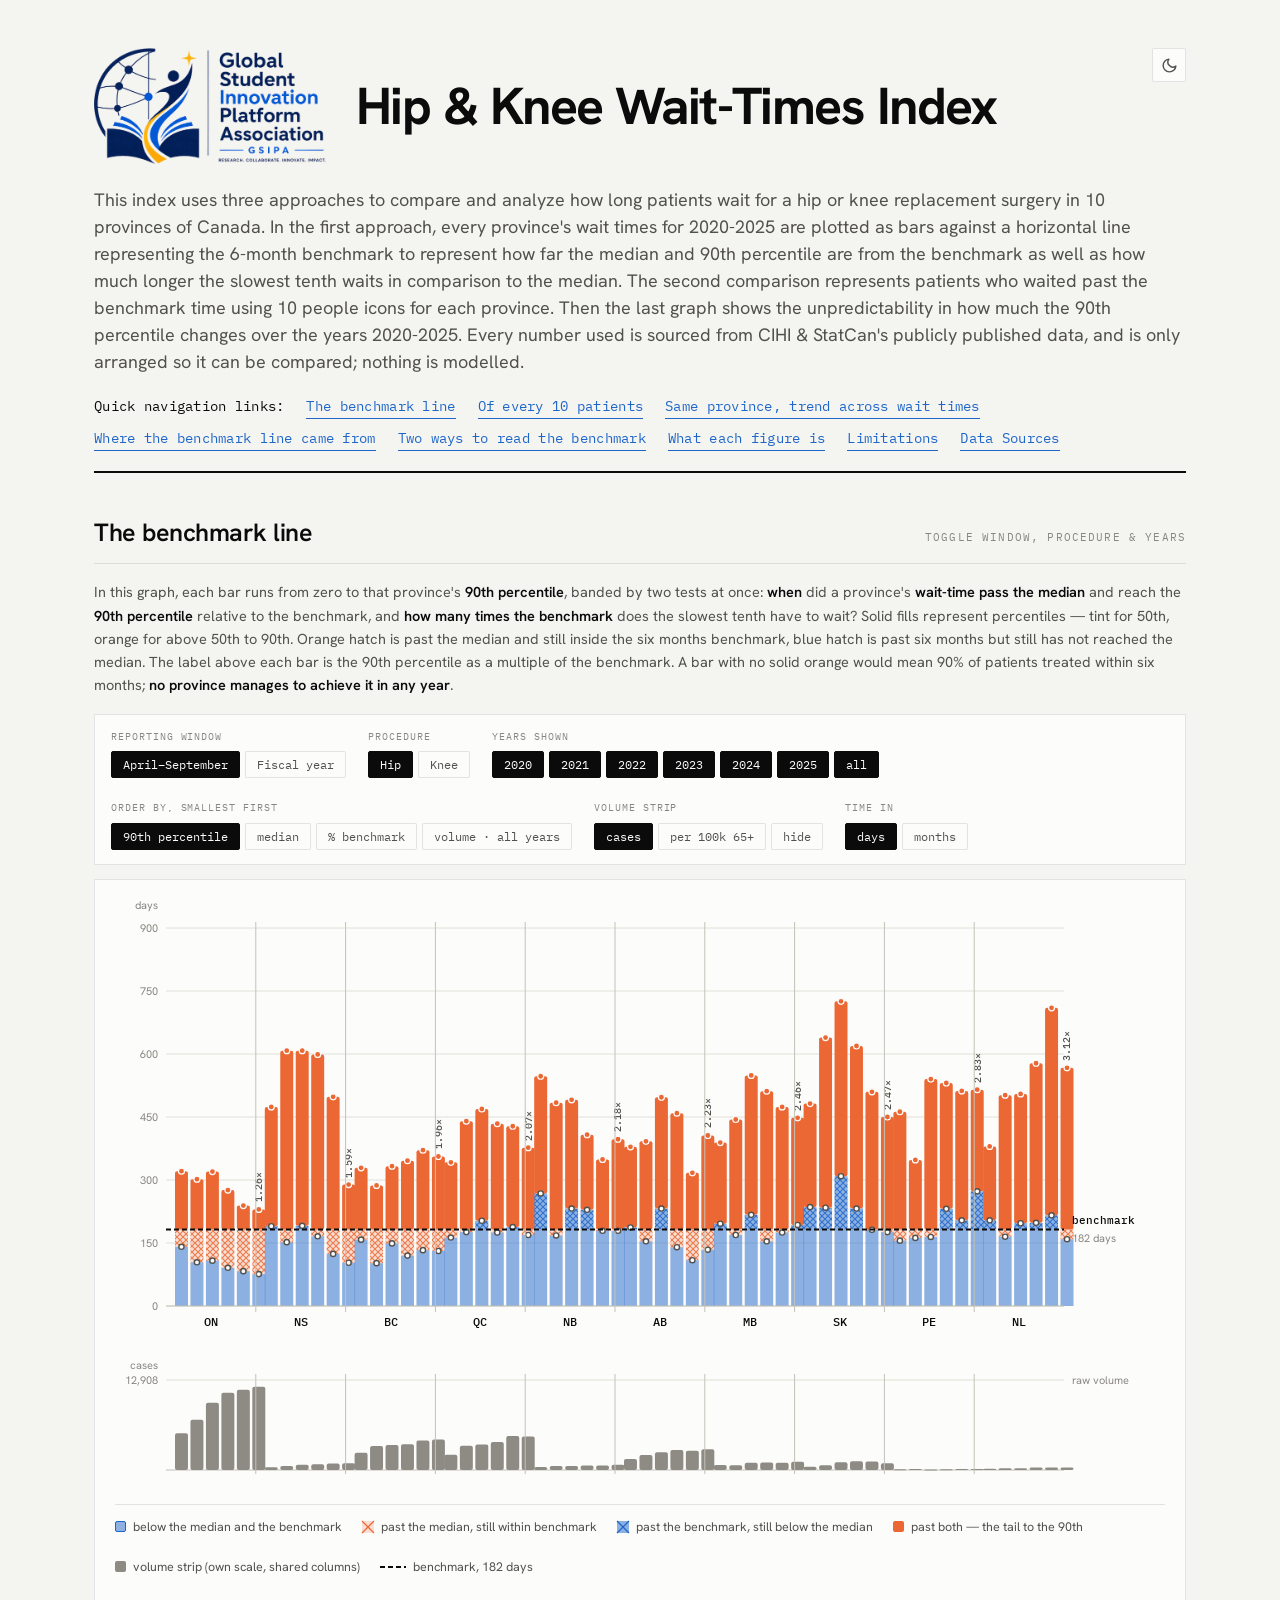
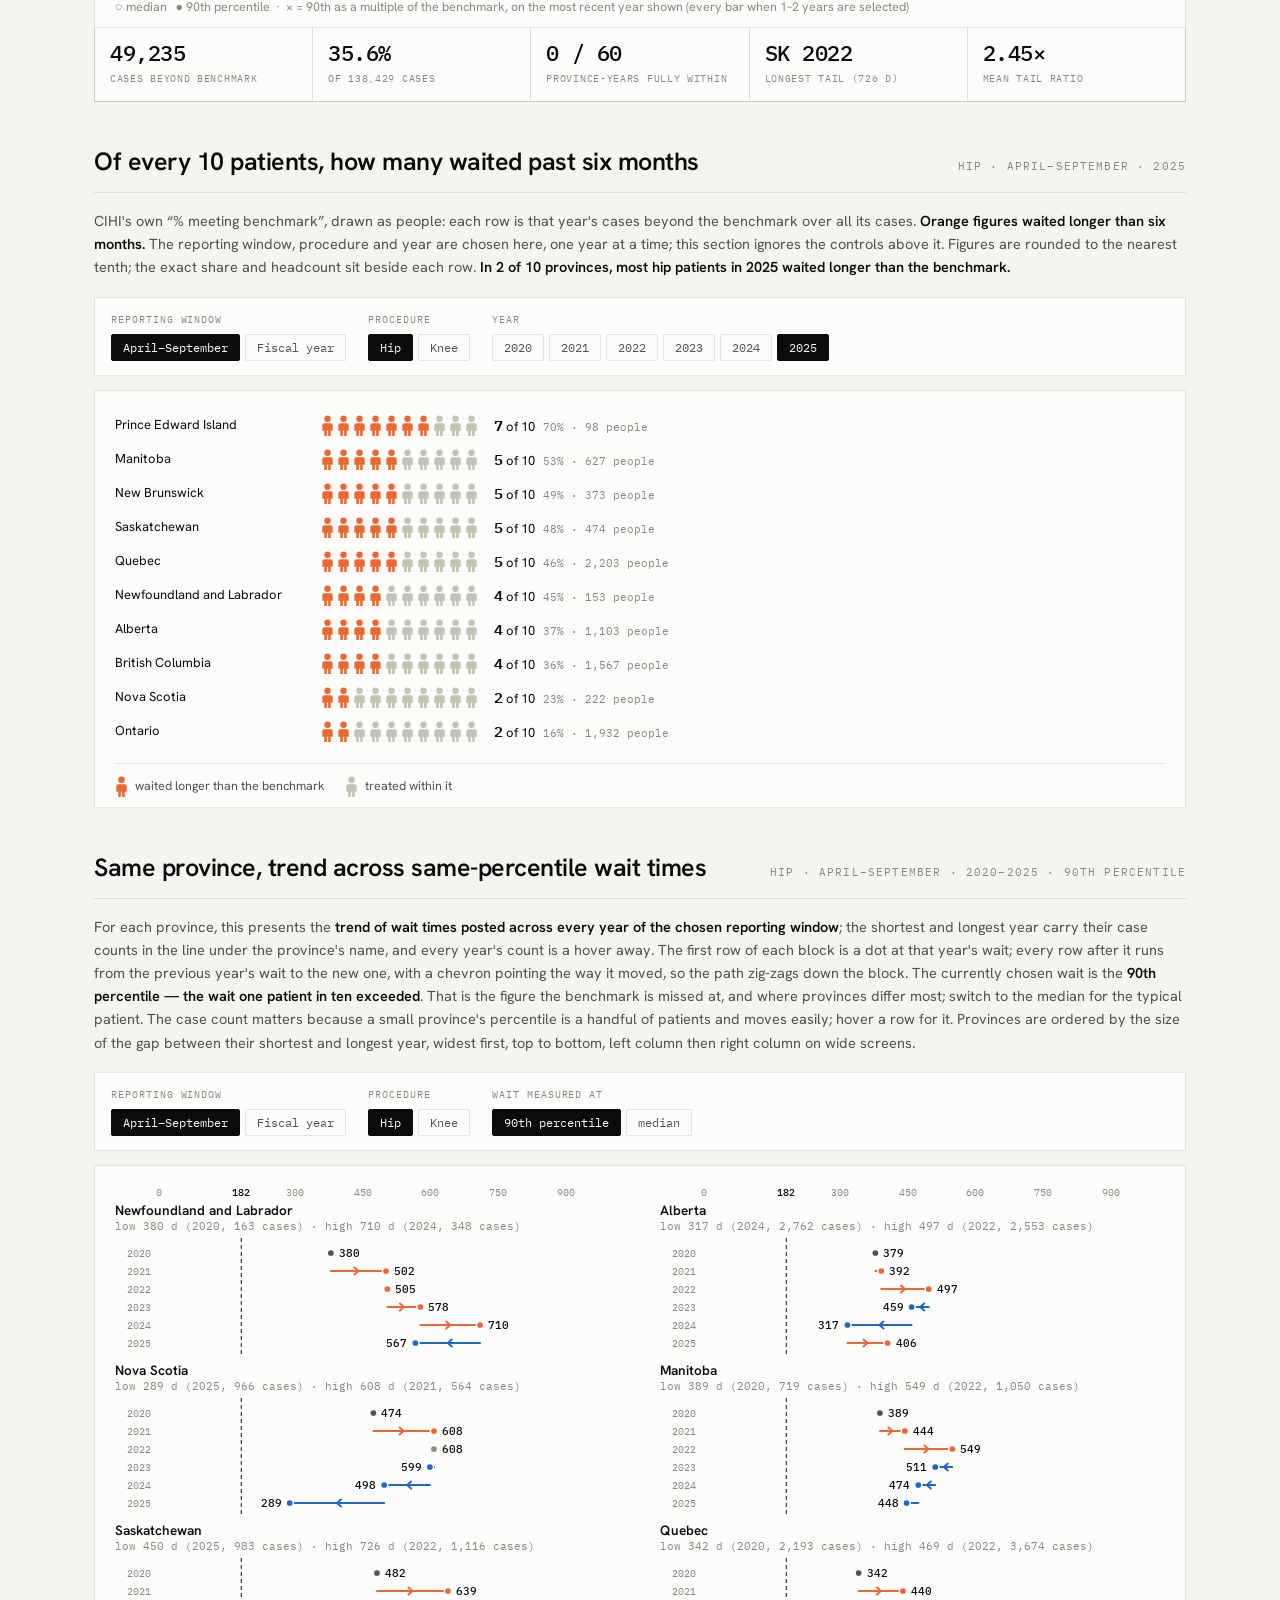
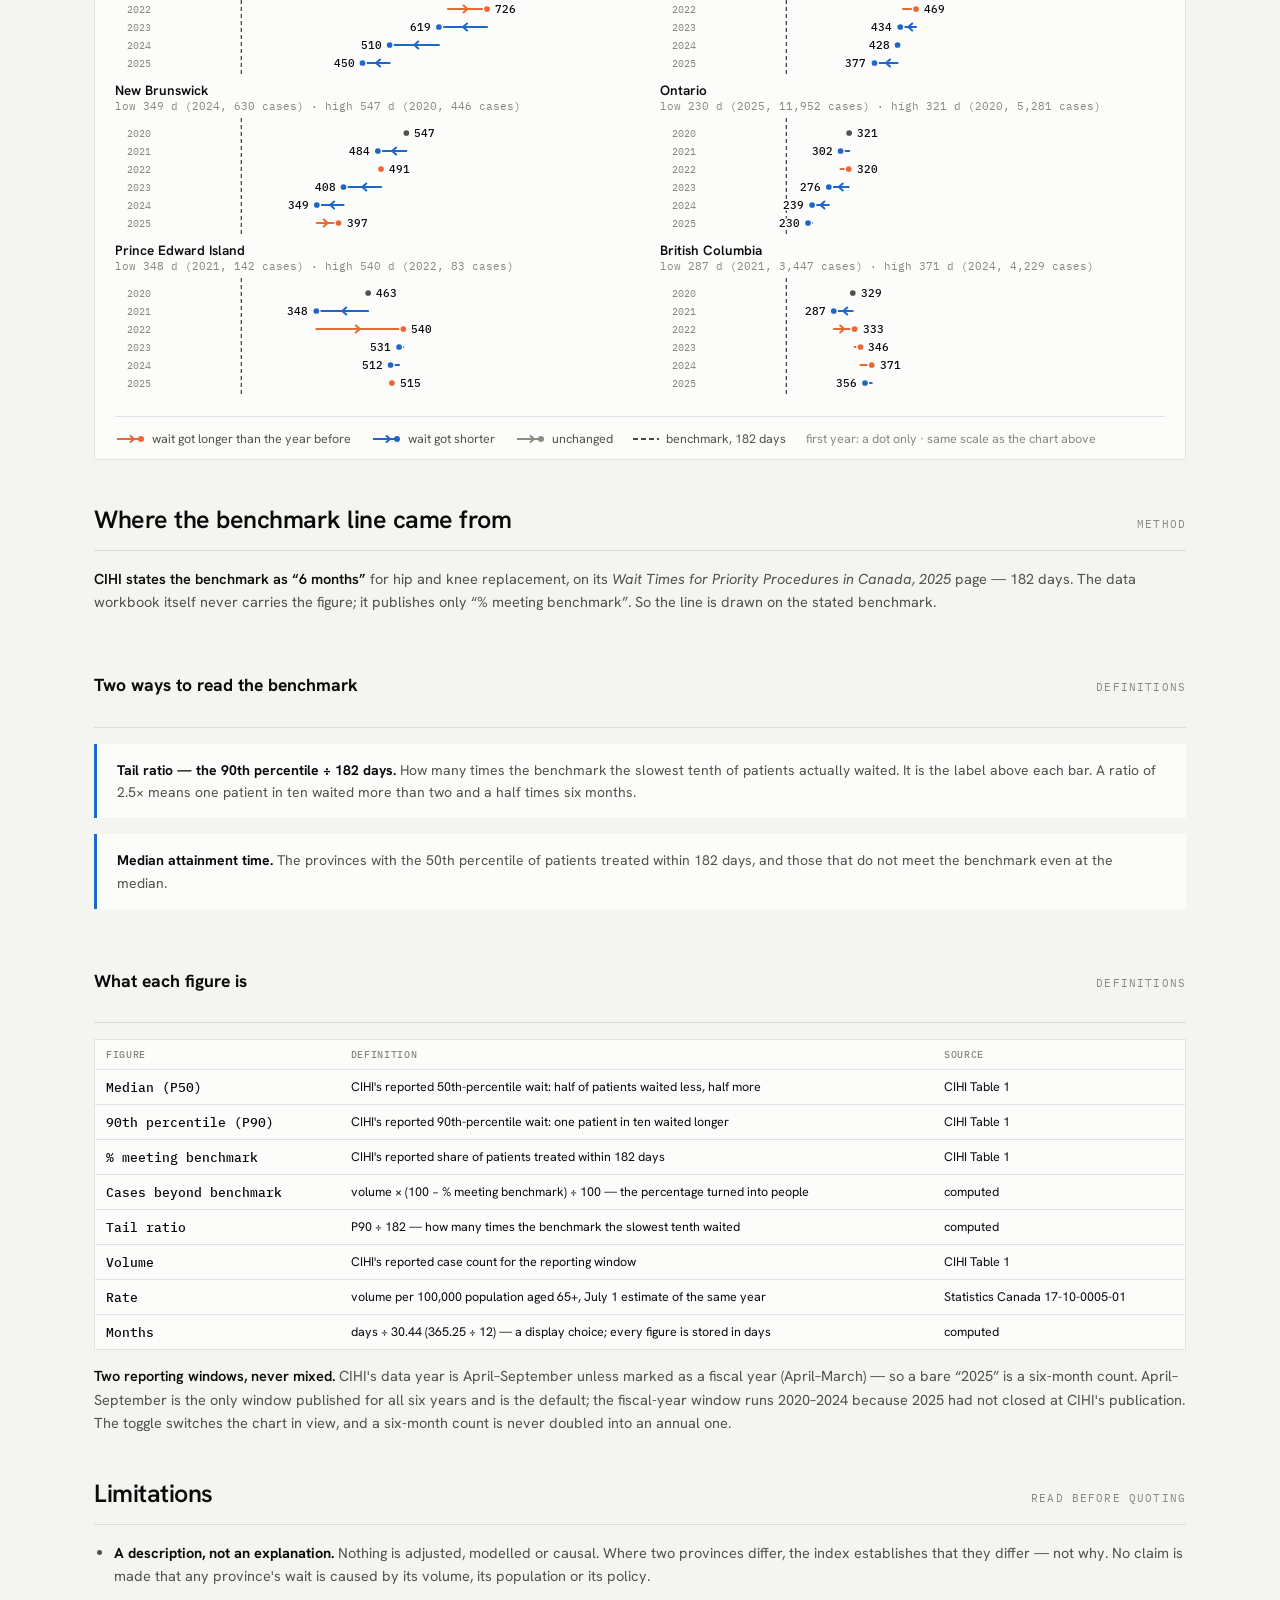
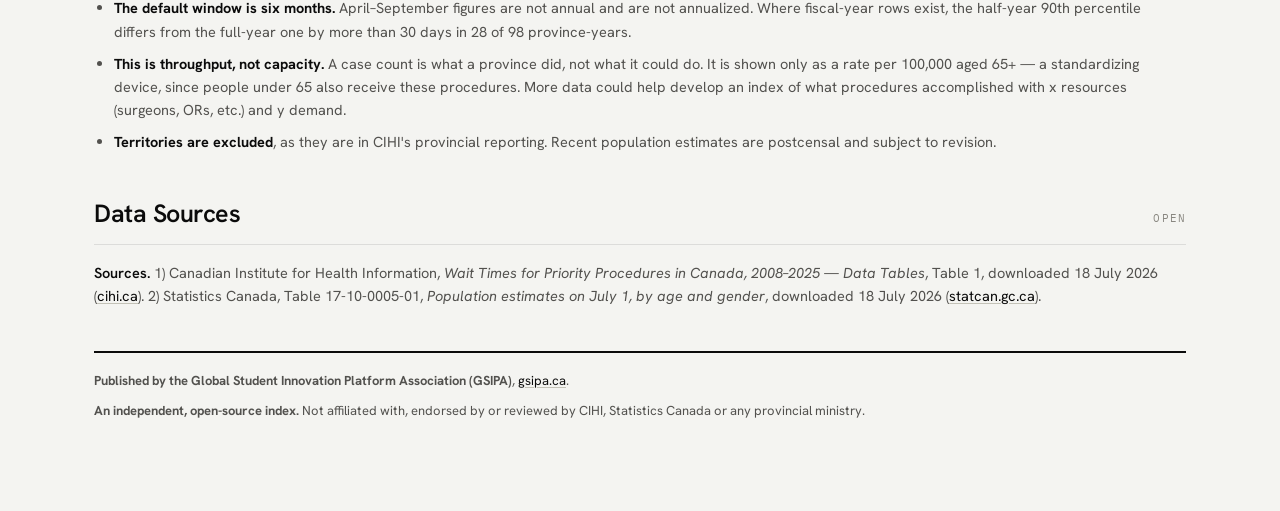
==== commit 838e942b: "Update index with logo, three charts, and a few descriptions" ====
--- a/index.html
+++ b/index.html
@@ -6,19 +6,20 @@
 <meta name="description" content="Hip and knee replacement wait times in ten Canadian provinces, 2020-2025, plotted against the 182-day benchmark. Source: CIHI Table 1.">
 <link rel="icon" href="data:image/svg+xml,%3Csvg xmlns='http://www.w3.org/2000/svg' viewBox='0 0 100 100'%3E%3Ctext y='.9em' font-size='90'%3E%F0%9F%93%8F%3C/text%3E%3C/svg%3E">
 <style>:root{color-scheme:light dark}html,body{margin:0}img{max-width:100%}[hidden]{display:none!important}</style>
-<title>The Benchmark Line</title>
-<link rel="stylesheet" href="https://fonts.googleapis.com/css2?family=Newsreader:ital,opsz,wght@0,6..72,400;0,6..72,500;1,6..72,400&family=IBM+Plex+Sans:wght@400;500;600&family=IBM+Plex+Mono:wght@400;500&display=swap">
+<title>Canada Hip &amp; Knee Wait-Times Index</title>
+<link rel="stylesheet" href="https://fonts.googleapis.com/css2?family=Hanken+Grotesk:wght@400;500;600;700&family=IBM+Plex+Mono:wght@400;500&display=swap">
 <style>
 :root{
   --plane:#f4f4f1; --surface:#fcfcfb; --surface-2:#f0f0ec;
   --ink:#0b0b0b; --ink-2:#52514e; --muted:#898781;
   --grid:#e1e0d9; --axis:#c3c2b7; --rule:rgba(11,11,11,.10);
-  --within:#2a78d6; --within-soft:rgba(42,120,214,.15); --beyond:#eb6834;
-  --beyond-soft:rgba(235,104,52,.13); --bench:#0b0b0b; --divider:#c3c2b7;
+  --within:#1f66c9; --within-soft:rgba(31,102,201,.50); --beyond:#eb6834;
+  --beyond-soft:rgba(235,104,52,.20); --bench:#0b0b0b; --divider:#c3c2b7;
   --vol:#8d8b84;
   --chip:#fcfcfb; --chip-on:#0b0b0b; --chip-on-ink:#fcfcfb;
-  --serif:"Newsreader",Georgia,"Times New Roman",serif;
-  --sans:"IBM Plex Sans",system-ui,-apple-system,"Segoe UI",sans-serif;
+  --logo-plate:transparent; --logo-pad:0;
+  --display:"Hanken Grotesk","Helvetica Neue",Arial,system-ui,sans-serif;
+  --sans:"Hanken Grotesk","Helvetica Neue",Arial,system-ui,sans-serif;
   --mono:"IBM Plex Mono",ui-monospace,"SFMono-Regular",Menlo,monospace;
 }
 @media (prefers-color-scheme:dark){:root:not([data-theme="light"]){
@@ -29,6 +30,7 @@
   --beyond-soft:rgba(217,89,38,.20); --bench:#fff; --divider:#383835;
   --vol:#7e7c76;
   --chip:#1a1a19; --chip-on:#fff; --chip-on-ink:#0d0d0d;
+  --logo-plate:#fff; --logo-pad:8px 10px;
 }}
 :root[data-theme="dark"]{
   --plane:#0d0d0d; --surface:#1a1a19; --surface-2:#232322;
@@ -38,25 +40,52 @@
   --beyond-soft:rgba(217,89,38,.20); --bench:#fff; --divider:#383835;
   --vol:#7e7c76;
   --chip:#1a1a19; --chip-on:#fff; --chip-on-ink:#0d0d0d;
+  --logo-plate:#fff; --logo-pad:8px 10px;
 }
 *{box-sizing:border-box}
 body{background:var(--plane);color:var(--ink);font-family:var(--sans);
   font-size:15px;line-height:1.6;-webkit-font-smoothing:antialiased}
 .wrap{max-width:1140px;margin:0 auto;padding:48px 24px 80px}
-.masthead{border-bottom:2px solid var(--ink);padding-bottom:20px}
+/* Masthead: logo top-left, the title lockup beside it, the standfirst and
+   contents line beneath both. */
+.masthead{border-bottom:2px solid var(--ink);padding-bottom:20px;
+  display:grid;grid-template-columns:auto 1fr auto;gap:0 30px;align-items:center}
+.theme-btn{grid-column:3;grid-row:1;align-self:start;width:34px;height:34px;padding:0;
+  display:grid;place-items:center;cursor:pointer;border-radius:2px;
+  background:var(--chip);color:var(--ink-2);border:1px solid var(--rule);transition:color .12s,border-color .12s}
+.theme-btn:hover{color:var(--ink);border-color:var(--axis)}
+.theme-btn:focus-visible{outline:2px solid var(--within);outline-offset:2px}
+.theme-btn svg{width:17px;height:17px;display:block}
+.theme-btn[data-mode="light"] .sun{display:none}
+.theme-btn[data-mode="dark"] .moon{display:none}
+.masthead .logo{grid-column:1;grid-row:1;justify-self:start;display:block;
+  background:var(--logo-plate);padding:var(--logo-pad);border-radius:3px}
+.masthead .logo:focus-visible{outline:2px solid var(--within);outline-offset:4px}
+.logo img{display:block;width:232px;height:auto}
+.masthead .title{grid-column:2;grid-row:1;min-width:0}
+.masthead .standfirst,.masthead .toc{grid-column:1 / -1}
+.masthead .standfirst{margin-top:22px}
+.masthead .toc{margin-top:20px}
+@media (max-width:700px){
+  .masthead{grid-template-columns:1fr auto;gap:0}
+  .masthead .logo{grid-column:1;grid-row:1;margin-bottom:18px}
+  .theme-btn{grid-column:2;grid-row:1}
+  .masthead .title{grid-column:1 / -1;grid-row:2}
+  .logo img{width:176px}
+}
 .eyebrow{font-family:var(--mono);font-size:11px;letter-spacing:.13em;
   text-transform:uppercase;color:var(--muted)}
-h1{font-family:var(--serif);font-weight:500;font-size:clamp(34px,5.4vw,54px);
-  line-height:1.03;letter-spacing:-.02em;margin:12px 0 0;text-wrap:balance}
-.standfirst{font-family:var(--serif);font-size:18.5px;line-height:1.5;
-  color:var(--ink-2);max-width:62ch;margin:14px 0 0}
+h1{font-family:var(--display);font-weight:700;font-size:clamp(34px,5.2vw,52px);
+  line-height:1.04;letter-spacing:-.03em;margin:0;text-wrap:balance}
+.standfirst{font-family:var(--display);font-weight:400;font-size:18px;line-height:1.5;
+  color:var(--ink-2);margin:14px 0 0}
 section{margin:40px 0 0}
 .sec-head{display:flex;align-items:baseline;gap:14px;flex-wrap:wrap;
   border-bottom:1px solid var(--rule);padding-bottom:10px;margin-bottom:16px}
-h2{font-family:var(--serif);font-weight:500;font-size:26px;letter-spacing:-.015em;margin:0}
+h2{font-family:var(--display);font-weight:600;font-size:25px;letter-spacing:-.02em;margin:0}
 .sec-head .role{font-family:var(--mono);font-size:10.5px;letter-spacing:.11em;
   text-transform:uppercase;color:var(--muted);margin-left:auto}
-.note{max-width:68ch;color:var(--ink-2);margin:0 0 18px;font-size:14.5px}
+.note{color:var(--ink-2);margin:0 0 18px;font-size:14.5px}
 .note strong{color:var(--ink);font-weight:600}
 
 .controls{display:flex;flex-wrap:wrap;gap:22px;align-items:flex-end;
@@ -91,16 +120,53 @@
   letter-spacing:-.02em;line-height:1.15}
 .stat span{font-family:var(--mono);font-size:10px;letter-spacing:.07em;
   text-transform:uppercase;color:var(--muted)}
+.iso-row{display:grid;grid-template-columns:190px auto 1fr;align-items:center;gap:0 16px;
+  min-height:34px}
+.iso-row .lab{font-size:13px;white-space:nowrap;overflow:hidden;text-overflow:ellipsis}
+.iso-row .ab{display:none;font-family:var(--mono)}
+.people{display:flex;gap:3px}
+.ic{width:13px;height:21px;display:block}
+.ic.miss{fill:var(--beyond)} .ic.met{fill:var(--axis)}
+.iso-row .val{font-size:13px;white-space:nowrap}
+.iso-row .val b{font-family:var(--mono);font-weight:600;font-size:15px}
+.iso-row .val .sub{font-family:var(--mono);color:var(--muted);font-size:11px;margin-left:8px}
+@media (max-width:560px){
+  .iso-row{grid-template-columns:44px auto 1fr}
+  .iso-row .full{display:none} .iso-row .ab{display:inline}
+  .iso-row .val .sub{display:block;margin:0}
+}
+.toc{display:flex;flex-wrap:wrap;gap:8px 22px;font-family:var(--mono);
+  font-size:14px;letter-spacing:.02em}
+.toc a{color:var(--within);text-decoration:none;border-bottom:1px solid var(--within);padding-bottom:1px}
+.toc a:hover{color:var(--ink);border-color:var(--ink)}
+.toc a:focus-visible{outline:2px solid var(--within);outline-offset:3px}
+section[id]{scroll-margin-top:16px}
+.note a,footer a{color:var(--ink);text-decoration:underline;text-decoration-color:var(--axis);text-underline-offset:2px}
+.note a:hover,footer a:hover{text-decoration-color:var(--ink)}
+.note code{font-family:var(--mono);font-size:12.5px}
+.limits{margin:0;padding-left:20px;color:var(--ink-2);font-size:14.5px}
+.limits li{margin-bottom:9px}
+.limits b{color:var(--ink)}
+.zz-cols{display:grid;grid-template-columns:1fr 1fr;gap:8px 40px}
+@media (max-width:820px){.zz-cols{grid-template-columns:1fr}}
+.zz-prov{font-family:var(--sans);font-size:13.5px;font-weight:600;fill:var(--ink)}
+.zz-sum{font-family:var(--mono);font-size:10.5px;fill:var(--muted)}
+.zz-yr{font-family:var(--mono);font-size:10px;fill:var(--muted)}
+.zz-val{font-family:var(--mono);font-size:10.5px;fill:var(--ink);font-weight:500;
+  paint-order:stroke;stroke:var(--surface);stroke-width:3px;stroke-linejoin:round}
+.zz-tick{font-family:var(--mono);font-size:10px;fill:var(--muted)}
+.hit{fill:transparent;pointer-events:all;outline:none}
+.hit:focus-visible{stroke:var(--within);stroke-width:1.5}
 .tip{position:fixed;pointer-events:none;z-index:60;opacity:0;transition:opacity .1s;
   background:var(--ink);color:var(--plane);font-family:var(--mono);font-size:11px;
   line-height:1.55;padding:9px 12px;border-radius:3px;max-width:260px}
 .tip.on{opacity:1}
 .tip b{color:var(--plane);font-weight:600}
 .qbox{border-left:3px solid var(--beyond);background:var(--surface);padding:15px 20px;
-  margin:16px 0 0;font-size:14px;color:var(--ink-2);max-width:76ch}
+  margin:16px 0 0;font-size:14px;color:var(--ink-2)}
 .qbox b{color:var(--ink)}
 .winnote{border-left:3px solid var(--vol);background:var(--surface);padding:11px 16px;
-  font-size:13.5px;color:var(--ink-2);max-width:78ch;margin:0 0 14px}
+  font-size:13.5px;color:var(--ink-2);margin:0 0 14px}
 .qbox ul{margin:8px 0 0;padding-left:18px}
 .qbox li{margin-bottom:5px}
 .tblwrap{overflow-x:auto;border:1px solid var(--rule);background:var(--surface)}
@@ -119,32 +185,66 @@
 details[open] summary::before{content:"▾ "}
 summary:focus-visible{outline:2px solid var(--within);outline-offset:3px}
 footer{border-top:2px solid var(--ink);padding-top:18px;margin-top:44px;font-size:13px;
-  color:var(--ink-2);max-width:72ch}
+  color:var(--ink-2)}
 @media (prefers-reduced-motion:reduce){*{transition:none!important}}
 </style>
 </head>
 <body>
+<script>
+// Theme choice.
+(function(){ try {
+  const t = localStorage.getItem('theme');
+  if (t === 'light' || t === 'dark') document.documentElement.setAttribute('data-theme', t);
+} catch (e) {} })();
+</script>
+
 <div class="wrap">
   <header class="masthead">
-    <div class="eyebrow" id="eyebrow">CIHI hip &amp; knee replacement</div>
-    <h1>The Benchmark Line</h1>
-    <p class="standfirst">One horizontal line at six months. Each province's bar runs from
-      its median patient to its unluckiest tenth. Where that bar crosses the line is the
-      finding.</p>
+    <a class="logo" href="https://gsipa.ca" aria-label="Global Student Innovation Platform Association — gsipa.ca">
+      <img src="assets/gsipa-logo.png" width="280" height="139"
+        alt="Global Student Innovation Platform Association (GSIPA)"></a>
+    <div class="title">
+      <h1>Hip &amp; Knee <span style="white-space:nowrap">Wait-Times</span> Index</h1>
+    </div>
+    <button type="button" class="theme-btn" id="theme-btn" aria-label="Switch to dark theme">
+      <svg class="moon" viewBox="0 0 24 24" fill="none" stroke="currentColor" stroke-width="2"
+        stroke-linecap="round" stroke-linejoin="round" aria-hidden="true">
+        <path d="M21 12.8A9 9 0 1 1 11.2 3a7 7 0 0 0 9.8 9.8z"/></svg>
+      <svg class="sun" viewBox="0 0 24 24" fill="none" stroke="currentColor" stroke-width="2"
+        stroke-linecap="round" aria-hidden="true">
+        <circle cx="12" cy="12" r="4"/>
+        <path d="M12 2v2M12 20v2M4.9 4.9l1.4 1.4M17.7 17.7l1.4 1.4M2 12h2M20 12h2M4.9 19.1l1.4-1.4M17.7 6.3l1.4-1.4"/></svg>
+    </button>
+    <p class="standfirst">This index uses three approaches to compare and analyze how long 
+      patients wait for a hip or knee replacement surgery in 10 provinces of Canada. In the first approach, 
+      every province's wait times for 2020-2025 are plotted as bars against a horizontal line representing the 6-month benchmark 
+      to represent how far the median and 90th percentile are from the benchmark as well as 
+      how much longer the slowest tenth waits in comparison to the median. 
+      The second comparison represents patients who waited past the benchmark time using 10 people icons for each province.   
+      Then the last graph shows the unpredictability in how much the 90th percentile changes over the years 2020-2025.
+      Every number used is sourced from CIHI &amp; StatCan's publicly published data, and is only arranged so it can be compared; nothing
+      is modelled.</p>
+    <nav class="toc" aria-label="Contents">Quick navigation links:
+      <a href="#benchmark">The benchmark line</a><a href="#tenths">Of every 10 patients</a><a href="#range">Same province, trend across wait times</a>
+      <a href="#method">Where the benchmark line came from</a><a href="#ratios">Two ways to read the benchmark</a>
+      <a href="#definitions">What each figure is</a><a href="#limitations">Limitations</a>
+      <a href="#data">Data Sources</a>
+    </nav>
   </header>
 
-  <section>
-    <div class="sec-head"><h2>Wait distribution against the benchmark</h2>
-      <span class="role">toggle years &amp; procedure</span></div>
-    <p class="note">Each bar runs from zero to that province's <strong>90th
-      percentile</strong>, banded by two tests at once: is this wait past the
-      <strong>median</strong>, and is it past the <strong>benchmark</strong>? Solid fills are
-      where the two agree — tint below both, orange above both. <strong>Hatching marks the
-      band where they disagree</strong>, and its colour says which way: orange hatch is past
-      the median but still inside six months, blue hatch is past six months but still inside
+  <section id="benchmark">
+    <div class="sec-head"><h2>The benchmark line</h2>
+      <span class="role">toggle window, procedure &amp; years</span></div>
+    <p class="note">In this graph, each bar runs from zero to that province's <strong>90th
+      percentile</strong>, banded by two tests at once: <strong>when</strong> did a province's <strong>wait-time pass the
+      median</strong> and reach the <strong>90th percentile</strong> relative to the benchmark, and 
+      <strong>how many times the benchmark</strong> does the slowest tenth have to wait? 
+
+      Solid fills represent percentiles — tint for 50th, orange for above 50th to 90th. Orange hatch is past
+      the median and still inside the six months benchmark, blue hatch is past six months but still has not reached
       the median. The label above each bar is the 90th percentile as a multiple of the
       benchmark. A bar with no solid orange would mean 90% of patients treated within six
-      months; <strong id="none-clear">no province manages it in any year</strong>.</p>
+      months; <strong id="none-clear">no province manages to achieve it in any year</strong>.</p>
 
     <div class="controls">
       <div class="cgroup"><label id="lab-win">Reporting window</label>
@@ -157,6 +257,8 @@
         <div class="chips" role="group" aria-labelledby="lab-sort" id="sort-chips"></div></div>
       <div class="cgroup"><label id="lab-vol">Volume strip</label>
         <div class="chips" role="group" aria-labelledby="lab-vol" id="vol-chips"></div></div>
+      <div class="cgroup"><label id="lab-unit">Time in</label>
+        <div class="chips" role="group" aria-labelledby="lab-unit" id="unit-chips"></div></div>
     </div>
 
     <p class="note" id="winnote" hidden></p>
@@ -170,7 +272,7 @@
         <span class="key"><i style="background:var(--vol)"></i>volume strip (own scale, shared columns)</span>
         <span class="key"><svg width="26" height="10" aria-hidden="true">
           <line x1="0" y1="5" x2="26" y2="5" stroke="var(--bench)" stroke-width="2"
-            stroke-dasharray="5 3"/></svg>benchmark, 182 days</span>
+            stroke-dasharray="5 3"/></svg><span id="leg-bench">benchmark, 182 days</span></span>
         <span class="key" style="color:var(--muted)">○ median &nbsp; ● 90th percentile
           &nbsp;·&nbsp; ×  = 90th as a multiple of the benchmark, on the most recent
           year shown (every bar when 1–2 years are selected)</span>
@@ -179,80 +281,174 @@
     <div class="stats" id="stats"></div>
   </section>
 
-  <section>
-    <div class="sec-head"><h2>Where the line came from</h2><span class="role">diagnostic</span></div>
-    <p class="note"><strong>CIHI states it as “6 months”</strong> for hip and knee
+  <section id="tenths">
+    <div class="sec-head"><h2>Of every 10 patients, how many waited past six months</h2>
+      <span class="role" id="iso-role">independent of the controls above</span></div>
+    <p class="note">CIHI's own “% meeting benchmark”, drawn as people: 
+      each row is that year's cases beyond the benchmark over all its cases.
+      <strong>Orange figures waited longer than six months.</strong> The reporting window,
+      procedure and year are chosen here, one year at a time; this section ignores the
+      controls above it. Figures are rounded to the nearest tenth; the exact share and
+      headcount sit beside each row. <strong id="iso-most">—</strong></p>
+    <div class="controls">
+      <div class="cgroup"><label id="lab-iso-win">Reporting window</label>
+        <div class="chips" role="group" aria-labelledby="lab-iso-win" id="iso-win-chips"></div></div>
+      <div class="cgroup"><label id="lab-iso-proc">Procedure</label>
+        <div class="chips" role="group" aria-labelledby="lab-iso-proc" id="iso-proc-chips"></div></div>
+      <div class="cgroup"><label id="lab-iso-year">Year</label>
+        <div class="chips" role="group" aria-labelledby="lab-iso-year" id="iso-year-chips"></div></div>
+    </div>
+    <p class="note" id="iso-winnote" hidden></p>
+    <svg width="0" height="0" style="position:absolute" aria-hidden="true">
+      <symbol id="person" viewBox="0 0 20 32"><circle cx="10" cy="5.5" r="5"/>
+        <path d="M5 12.5h10a3 3 0 0 1 3 3V24h-3v8h-4v-8H9v8H5v-8H2V15.5a3 3 0 0 1 3-3z"/></symbol>
+    </svg>
+    <div class="plot"><div id="iso"></div>
+      <div class="legend">
+        <span class="key"><svg class="ic miss" aria-hidden="true"><use href="#person"/></svg>waited longer than the benchmark</span>
+        <span class="key"><svg class="ic met" aria-hidden="true"><use href="#person"/></svg>treated within it</span>
+      </div>
+    </div>
+  </section>
+
+  <section id="range">
+    <div class="sec-head"><h2>Same province, trend across same-percentile wait times</h2>
+      <span class="role" id="rng-role">independent of the controls above</span></div>
+    <p class="note">For each province, this presents the <strong>trend of wait times posted across
+      every year of the chosen reporting window</strong>; the shortest and longest year carry
+      their case counts in the line under the province's name, and every year's count is a
+      hover away. The
+      first row of each block is a dot at that year's wait; every row after it runs from the
+      previous year's wait to the new one, with a chevron pointing the way it moved, so the
+      path zig-zags down the block.
+      The currently chosen wait is the
+      <strong id="rng-basis">90th percentile — the wait one patient in ten exceeded</strong>.
+      <span id="rng-why">That is the figure the benchmark is missed at, and where provinces
+      differ most; switch to the median for the typical patient.</span> The case count
+      matters because a small province's percentile is a handful of patients and moves
+      easily; hover a row for it. Provinces are ordered by the size of the gap between their
+      shortest and longest year, widest first, top to bottom, left column then right column on wide screens. <strong id="rng-note"></strong></p>
+    <div class="controls">
+      <div class="cgroup"><label id="lab-rng-win">Reporting window</label>
+        <div class="chips" role="group" aria-labelledby="lab-rng-win" id="rng-win-chips"></div></div>
+      <div class="cgroup"><label id="lab-rng-proc">Procedure</label>
+        <div class="chips" role="group" aria-labelledby="lab-rng-proc" id="rng-proc-chips"></div></div>
+      <div class="cgroup"><label id="lab-basis">Wait measured at</label>
+        <div class="chips" role="group" aria-labelledby="lab-basis" id="basis-chips"></div></div>
+    </div>
+    <p class="note" id="rng-winnote" hidden></p>
+    <div class="plot"><div class="zz-cols" id="range-rows"></div>
+      <div class="legend" id="rng-legend"></div>
+    </div>
+  </section>
+
+  <section id="method">
+    <div class="sec-head"><h2>Where the benchmark line came from</h2><span class="role">method</span></div>
+    <p class="note"><strong>CIHI states the benchmark as “6 months”</strong> for hip and knee
       replacement, on its <em>Wait Times for Priority Procedures in Canada, 2025</em> page —
       182 days. The data workbook itself never carries the figure; it publishes only
-      “% meeting benchmark”. So the line is drawn on the stated benchmark and then
-      <strong>checked against the data two ways</strong>, because a threshold we could not
-      verify is a threshold we could not defend.</p>
-    <p class="note"><strong>Check one — recover it.</strong> P50, P90 and the benchmark
-      column are three points on one cumulative distribution: the percentiles answer
-      <em>given a share, what wait?</em>, the benchmark column answers the inverse,
-      <em>given a wait, what share?</em> Interpolating between them recovers the threshold
-      each province's own published numbers imply. It lands at
-      <strong id="imp-med">—</strong> days.</p>
-    <p class="note"><strong>Check two — run it backwards.</strong> Predicting each province's
-      published “% meeting benchmark” from its own P50 and P90 reproduces CIHI's figure within
-      5 points in <strong id="bt-182">—</strong> province-years at 182 days (median error
-      <span id="bt-182-err">—</span> points). At 112 days it succeeds in
-      <strong id="bt-112">—</strong> (median error <span id="bt-112-err">—</span> points).
-      <span id="bt-win"></span></p>
-    <div class="qbox" style="border-left-color:var(--within);margin-bottom:16px">
-      <b>112 days is the cataract benchmark, not this one.</b> The same CIHI page reports
-      “cataract surgeries (69%) within the recommended 112 days”. Each priority procedure
-      carries its own benchmark — 112 days for cataract surgery, 28 days for radiation
-      therapy, 48 hours for hip fracture repair, 6 months for hip and knee replacement. The
-      182 days used here applies to hip and knee replacement only, and the backwards test
-      above rules out 112 for these two procedures on the published numbers alone, and it
-      does so in <em>both</em> reporting windows independently.
+      “% meeting benchmark”. So the line is drawn on the stated benchmark.</p>
+    
+  </section>
+
+  <section id="ratios">
+    <div class="sec-head"><h3>Two ways to read the benchmark</h3><span class="role">definitions</span></div>
+    
+    <div class="qbox" style="border-left-color:var(--within);margin-bottom:12px">
+      <b>Tail ratio — the 90th percentile ÷ 182 days.</b> How many times the benchmark the
+      slowest tenth of patients actually waited. It is the label above each bar. A ratio of
+      2.5× means one patient in ten waited more than two and a half times six months.
     </div>
-    <div class="stats" id="impstats" style="border-top:1px solid var(--rule)"></div>
-    <details>
-      <summary>Implied threshold by province — check the assumption</summary>
-      <div class="tblwrap"><table id="imptbl"></table></div>
-    </details>
     <div class="qbox" style="border-left-color:var(--within)">
-      <b>The recovered figure is a diagnostic, not a published one.</b> 182 days is CIHI's
-      stated benchmark and is what the line is drawn on. The 186.7-day recovery is
-      corroboration — it depends on an interpolation assumption about the distribution's
-      shape between the two known percentiles, so it belongs in the methodology, never in a
-      headline. It is broken out per province below so the assumption can be checked rather
-      than trusted, and a province sitting far from the rest is worth a second look at its
-      submission.
+      <b>Median attainment time.</b> The provinces with the 50th percentile of patients
+      treated within 182 days, and those that do not meet the benchmark even at the median.
     </div>
   </section>
 
-  <section>
-    <div class="sec-head"><h2>Open question — which ratio?</h2><span class="role">needs your call</span></div>
-    <div class="qbox">
-      <b>“A ratio that shows how many surgeries are supposed to be done by the benchmark
-      time” reads two ways, and I've built both rather than pick one silently.</b>
-      <ul>
-        <li><b>Tail ratio — P90 ÷ benchmark.</b> How many times the benchmark the unluckiest
-          tenth actually waits. Saskatchewan hip 2025 = <b>2.47×</b>. This is a
-          <em>time</em> ratio and it's what the chart currently encodes.</li>
-        <li><b>Attainment — CIHI's published % meeting benchmark,</b> and its complement
-          turned into people. This is a <em>count</em> ratio: how many surgeries were
-          actually done inside the threshold versus how many should have been. It's in the
-          tooltips and the summary strip.</li>
-      </ul>
-      The second needs one thing I can't get from the workbook: the <b>target</b> share
-      (commonly 90% for hip and knee). The threshold in days was recoverable from the data;
-      a policy target is not. Tell me if you want that target on the chart and I'll need a
-      CIHI source for it — same rule as the 182 days.
-    </div>
+  <section id="definitions">
+    <div class="sec-head"><h3>What each figure is</h3><span class="role">definitions</span></div>
+    <div class="tblwrap"><table>
+      <thead><tr><th class="l">Figure</th><th class="l">Definition</th><th class="l">Source</th></tr></thead>
+      <tbody>
+        <tr><td class="pv">Median (P50)</td><td class="l">CIHI's reported 50th-percentile wait: half of patients waited less, half more</td><td class="l">CIHI Table 1</td></tr>
+        <tr><td class="pv">90th percentile (P90)</td><td class="l">CIHI's reported 90th-percentile wait: one patient in ten waited longer</td><td class="l">CIHI Table 1</td></tr>
+        <tr><td class="pv">% meeting benchmark</td><td class="l">CIHI's reported share of patients treated within 182 days</td><td class="l">CIHI Table 1</td></tr>
+        <tr><td class="pv">Cases beyond benchmark</td><td class="l">volume × (100 − % meeting benchmark) ÷ 100 — the percentage turned into people</td><td class="l">computed</td></tr>
+        <tr><td class="pv">Tail ratio</td><td class="l">P90 ÷ 182 — how many times the benchmark the slowest tenth waited</td><td class="l">computed</td></tr>
+        <tr><td class="pv">Volume</td><td class="l">CIHI's reported case count for the reporting window</td><td class="l">CIHI Table 1</td></tr>
+        <tr><td class="pv">Rate</td><td class="l">volume per 100,000 population aged 65+, July 1 estimate of the same year</td><td class="l">Statistics Canada 17-10-0005-01</td></tr>
+        <tr><td class="pv">Months</td><td class="l">days ÷ 30.44 (365.25 ÷ 12) — a display choice; every figure is stored in days</td><td class="l">computed</td></tr>
+      </tbody>
+    </table></div>
+    <p class="note" style="margin-top:14px"><strong>Two reporting windows, never mixed.</strong>
+      CIHI's data year is April–September unless marked as a fiscal year (April–March) —
+      so a bare “2025” is a six-month count. April–September is the only window published
+      for all six years and is the default; the fiscal-year window runs 2020–2024 because
+      2025 had not closed at CIHI's publication. The toggle switches the chart in view, and a six-month
+      count is never doubled into an annual one.</p>
   </section>
 
+  <section id="limitations">
+    <div class="sec-head"><h2>Limitations</h2><span class="role">read before quoting</span></div>
+    <ul class="limits">
+      <li><b>A description, not an explanation.</b> Nothing is adjusted, modelled or causal.
+        Where two provinces differ, the index establishes that they differ — not why. No
+        claim is made that any province's wait is caused by its volume, its population or
+        its policy.</li>
+      <!-- <li><b>The figures are self-reported.</b> Hip and knee results are aggregates
+        submitted by provincial ministries and agencies; CIHI harmonizes the reporting
+        format, not the underlying measurement. What starts the clock — the decision to
+        treat, the booking, or another point — is set by each province, and a gap between
+        two provinces may in part reflect that.</li> -->
+      <!-- <li><b>No confidence intervals.</b> CIHI publishes percentiles, not case-level data,
+        so none can be computed. A 141-case figure from Prince Edward Island prints with
+        the same authority as an 11,952-case one from Ontario; small-province figures are
+        inevitably less stable, and a single year's swing in a small province should be
+        read with that in mind.</li> -->
+      <!-- <li><b>Case mix is not controlled for.</b> The data carry nothing on age, comorbidity,
+        primary versus revision, urgency or triage. Any gap between provinces may be a
+        case-mix difference.</li> -->
+      <li><b>The default window is six months.</b> April–September figures are not annual
+        and are not annualized. Where fiscal-year rows exist, the half-year 90th percentile
+        differs from the full-year one by more than 30 days in 28 of 98 province-years.</li>
+      <li><b>This is throughput, not capacity.</b> A case count is what a province did, not what
+        it could do. It is shown only as a rate per 100,000 aged 65+ — a standardizing
+        device, since people under 65 also receive these procedures. More data could help develop 
+        an index of what procedures accomplished with x resources (surgeons, ORs, etc.) and y demand.</li>
+      <li><b>Territories are excluded</b>, as they are in CIHI's provincial reporting.
+        Recent population estimates are postcensal and subject to revision.</li>
+    </ul>
+  </section>
+
+  <section id="data">
+    <div class="sec-head"><h2>Data Sources</h2><span class="role">open</span></div>
+    <p class="note"><strong>Sources.</strong> 1) Canadian Institute for Health Information,
+      <em>Wait Times for Priority Procedures in Canada, 2008–2025 — Data Tables</em>,
+      Table 1, downloaded 18 July 2026 (<a href="https://www.cihi.ca/en/wait-times-for-priority-procedures-in-canada">cihi.ca</a>).
+      2) Statistics Canada, Table 17-10-0005-01, <em>Population estimates on July 1, by age and
+      gender</em>, downloaded 18 July 2026 (<a href="https://www150.statcan.gc.ca/t1/tbl1/en/tv.action?pid=1710000501">statcan.gc.ca</a>).</p>
+    <!-- <p class="note"><strong>Provenance.</strong> Every bar on this page carries the Table 1
+      row numbers it was built from — hover any bar to see them — and the master tables
+      behind the page are published as CSV with the same column, so any figure can be
+      checked against the workbook in a few seconds without running any code.</p>
+    <p class="note"><strong>Reproducibility.</strong> The raw files, the tables and the code
+      that builds this page are in the open repository at
+      <a href="https://github.com/mugis-rwill/ca-wait-index">github.com/mugis-rwill/ca-wait-index</a>.
+      The build is deterministic: one command regenerates this page byte for byte from the
+      two raw files.</p>
+    <p class="note"><strong>Why 2020 onward.</strong> CIHI's workbook reaches back to 2008,
+      but the pre-COVID and post-COVID periods behave as different systems — the ranking of
+      provinces by median wait is nearly unrelated across the two eras — and a series
+      spanning both would average two regimes and describe neither. The written analysis of
+      the reporting window and of these limitations is in the repository's
+      <code>docs/</code>.</p> -->
+  </section>
+
   <footer>
-    <p style="margin:0 0 9px"><b>Benchmark drawn at 182 days</b> — CIHI's stated
-      6-month benchmark for hip and knee replacement, corroborated against the published
-      percentiles as described above. No confidence intervals — CIHI publishes aggregate percentiles submitted by
-      provinces, not case-level data.</p>
-    <p style="margin:0;color:var(--muted);font-size:12.5px">Source: CIHI Table 1, “Wait times
-      for priority procedures, by province and Canada, 2008 to 2025”, downloaded 18 July 2025.
-      April–September figures; not annualized.</p>
+    <p style="margin:0 0 9px"><b>Published by the Global Student Innovation Platform
+      Association (GSIPA)</b>, <a href="https://gsipa.ca">gsipa.ca</a>.</p>
+    <p style="margin:0 0 9px"><b>An independent, open-source index.</b> Not affiliated with,
+      endorsed by or reviewed by CIHI, Statistics Canada or any provincial ministry.</p>
   </footer>
 </div>
 <div class="tip" id="tip"></div>
@@ -264,9 +460,23 @@
   for (const k in a) e.setAttribute(k, a[k]); return e; };
 const tip = document.getElementById('tip');
 const esc = s => String(s).replace(/[&<>]/g, c => ({'&':'&amp;','<':'&lt;','>':'&gt;'}[c]));
+const txt = (x, y, str, cls, a = {}) => { const t = el('text', Object.assign({x, y, class: cls}, a));
+  t.textContent = str; return t; };
 const n0 = v => Math.round(v).toLocaleString();
 
-const state = { win: D.default_window, proc: 'Hip', sort: 'p90', vol: 'raw', years: null };
+const state = { win: D.default_window, proc: 'Hip', sort: 'p90', vol: 'raw', years: null,
+  unit: 'days',
+  // The people section and the range section each own their window, procedure
+  // and (for the people section) year, and never read the top controls.
+  iso: { win: D.default_window, proc: 'Hip', year: null },
+  rng: { win: D.default_window, proc: 'Hip', basis: 'p90' } };
+
+// Time is stored in days, as CIHI publishes it; the toggle changes only how it
+// is printed. 30.44 = 365.25 / 12, so a month is a calendar month, not 30 days.
+const MO = 30.44;
+const fmtT = d => state.unit === 'months' ? (d / MO).toFixed(1) : String(Math.round(d));
+const unitS = () => state.unit === 'months' ? 'mo' : 'd';
+const benchLabel = () => state.unit === 'months' ? '6 months' : `${D.benchmark} days`;
 const W_ = () => D.windows[state.win];
 state.years = new Set(W_().years);
 
@@ -387,14 +597,19 @@
   });
   svg.appendChild(defs);
 
-  for (let g = 0; g <= 900; g += 150){
+  // Gridlines every 150 days, or every 3 months -- 6 months then lands on a
+  // gridline, so the benchmark sits on the "6" when months are showing.
+  const ticks = state.unit === 'months'
+    ? Array.from({length: 10}, (_, i) => i * 3 * MO).filter(v => v <= maxDay)
+    : Array.from({length: 7}, (_, i) => i * 150);
+  ticks.forEach(g => {
     svg.appendChild(el('line', {x1: L, y1: y(g), x2: W - R, y2: y(g),
       stroke: 'var(--grid)', 'stroke-width': 1}));
     const t = el('text', {x: L - 8, y: y(g) + 3.5, 'text-anchor': 'end', class: 't-lab'});
-    t.textContent = g; svg.appendChild(t);
-  }
+    t.textContent = state.unit === 'months' ? Math.round(g / MO) : g; svg.appendChild(t);
+  });
   const ylab = el('text', {x: L - 8, y: 11, 'text-anchor': 'end', class: 't-lab'});
-  ylab.textContent = 'days'; svg.appendChild(ylab);
+  ylab.textContent = state.unit === 'months' ? 'months' : 'days'; svg.appendChild(ylab);
 
   // Wide bars carry a ratio label each; narrow ones would collide, so only the
   // most recent selected year is labelled and the legend says so.
@@ -471,7 +686,7 @@
         fill: 'transparent'}));
 
       hookTip(g, `<b>${esc(prov)}</b> · ${esc(state.proc)}, ${yr}<br>
-        median <b>${r.p50}</b> d &nbsp; 90th <b>${r.p90}</b> d<br>
+        median <b>${fmtT(r.p50)}</b> ${unitS()} &nbsp; 90th <b>${fmtT(r.p90)}</b> ${unitS()}<br>
         tail ratio <b>${r.tail_ratio}×</b> the benchmark<br>
         ${r.bench_pct}% met benchmark<br>
         <b>${n0(r.missed_cases)}</b> of ${n0(r.volume)} cases beyond it<br>
@@ -493,7 +708,7 @@
   bl.textContent = 'benchmark';
   svg.appendChild(bl);
   const bl2 = el('text', {x: W - R + 8, y: by + 12, 'text-anchor': 'start', class: 't-lab'});
-  bl2.textContent = `${D.benchmark} days`;
+  bl2.textContent = benchLabel();
   svg.appendChild(bl2);
 
   svg.appendChild(el('line', {x1: L, y1: y(0), x2: W - R, y2: y(0),
@@ -573,12 +788,148 @@
     [n0(missed), 'cases beyond benchmark'],
     [(missed / vol * 100).toFixed(1) + '%', 'of ' + n0(vol) + ' cases'],
     [under + ' / ' + rows.length, 'province-years fully within'],
-    [worst.abbr + ' ' + worst.year, 'longest tail (' + worst.p90 + ' d)'],
+    [worst.abbr + ' ' + worst.year, 'longest tail (' + fmtT(worst.p90) + ' ' + unitS() + ')'],
     [(rows.reduce((s, r) => s + r.tail_ratio, 0) / rows.length).toFixed(2) + '×',
      'mean tail ratio'],
   ];
   host.innerHTML = cells.map(([v, l]) =>
     `<div class="stat"><b>${esc(v)}</b><span>${esc(l)}</span></div>`).join('');
+}
+
+// CIHI's published attainment as people, one row per province. The share is
+// missed cases over cases, both summed across the selected years, so it is
+// volume-weighted exactly as the summary strip is; the icons round it to tenths
+// and the exact figure is printed beside them so the rounding hides nothing.
+function drawIso(){
+  const host = document.getElementById('iso');
+  const I = state.iso, IW = D.windows[I.win];
+  if (!IW.years.includes(I.year)) I.year = Math.max(...IW.years);
+  const rows = IW.rows.filter(r => r.procedure === I.proc && r.year === I.year);
+  const wn = document.getElementById('iso-winnote');
+  if (wn){ wn.hidden = !IW.note; wn.textContent = IW.note || ''; wn.className = 'winnote'; }
+  if (!rows.length){ host.innerHTML = ''; set('iso-most', ''); set('iso-role', ''); return; }
+  const by = {};
+  rows.forEach(r => {
+    const a = by[r.province] || (by[r.province] = {abbr: r.abbr, missed: 0, vol: 0});
+    a.missed += r.missed_cases; a.vol += r.volume;
+  });
+  const list = Object.entries(by)
+    .map(([province, a]) => ({province, ...a, share: a.missed / a.vol}))
+    .sort((a, b) => b.share - a.share);
+  const icon = cls => `<svg class="ic ${cls}" aria-hidden="true"><use href="#person"/></svg>`;
+  host.innerHTML = list.map(s => {
+    const k = Math.round(s.share * 10);
+    return `<div class="iso-row">
+      <div class="lab"><span class="full">${esc(s.province)}</span><span class="ab">${esc(s.abbr)}</span></div>
+      <div class="people" role="img" aria-label="${k} of 10 waited longer than the benchmark">${
+        icon('miss').repeat(k)}${icon('met').repeat(10 - k)}</div>
+      <div class="val"><b>${k}</b> of 10<span class="sub">${(s.share * 100).toFixed(0)}% · ${
+        n0(s.missed)} people</span></div></div>`;
+  }).join('');
+  const span = String(I.year);
+  const most = list.filter(s => s.share > .5).length, proc = I.proc.toLowerCase();
+  set('iso-role', `${I.proc} · ${IW.label} · ${span}`);
+  set('iso-most', most === 0
+    ? `No province missed for most of its ${proc} patients in ${span}.`
+    : `In ${most} of ${list.length} provinces, most ${proc} patients in ${span} waited longer than the benchmark.`);
+}
+
+// "2020–2025" when the selected years run unbroken, "2020, 2023" when not.
+function yearSpan(){
+  const yrs = [...state.years].sort((a, b) => a - b);
+  const contiguous = yrs.every((y, i) => !i || y === yrs[i - 1] + 1);
+  return yrs.length === 1 ? String(yrs[0])
+    : contiguous ? `${yrs[0]}–${yrs[yrs.length - 1]}` : yrs.join(', ');
+}
+
+// One block per province, one row per year. Row i draws the move from year i-1
+// to year i, so every row starts directly under the dot above it and the path
+// zig-zags down the block. Same 900-day scale as the chart, so the pictures agree.
+const ZZ = {l: 44, r: 54, rowH: 18, maxDay: 900};
+function zzBlock(host, s, Wd, key){
+  const yrs = s.rows, n = yrs.length;
+  const t = 42, b = 10, pw = Wd - ZZ.l - ZZ.r, H = t + n * ZZ.rowH + b;
+  const x = v => ZZ.l + v / ZZ.maxDay * pw;
+  const svg = el('svg', {viewBox: `0 0 ${Wd} ${H}`, width: Wd, height: H, role: 'img',
+    'aria-label': `${s.province}: ${key === 'p90' ? '90th percentile' : 'median'} wait by year`});
+  svg.appendChild(txt(0, 13, s.province, 'zz-prov'));
+  const lo = yrs.reduce((a, r) => r[key] < a[key] ? r : a, yrs[0]);
+  const hi = yrs.reduce((a, r) => r[key] > a[key] ? r : a, yrs[0]);
+  svg.appendChild(txt(0, 28, `low ${fmtT(lo[key])} ${unitS()} (${lo.year}, ${n0(lo.volume)} cases) · high ${fmtT(hi[key])} ${unitS()} (${hi.year}, ${n0(hi.volume)} cases)`, 'zz-sum'));
+  svg.appendChild(el('line', {x1: x(D.benchmark), x2: x(D.benchmark), y1: t - 6, y2: H - b + 2,
+    stroke: 'var(--bench)', 'stroke-width': 1.2, 'stroke-dasharray': '4 3', opacity: .8}));
+  yrs.forEach((r, i) => {
+    const yc = t + i * ZZ.rowH + ZZ.rowH / 2, cur = x(r[key]);
+    svg.appendChild(txt(ZZ.l - 8, yc + 3.5, r.year, 'zz-yr', {'text-anchor': 'end'}));
+    let color = 'var(--ink-2)', dir = 0, prev = null;
+    if (i){
+      prev = yrs[i - 1]; const d = r[key] - prev[key]; dir = Math.sign(d);
+      color = d > 0 ? 'var(--beyond)' : d < 0 ? 'var(--within)' : 'var(--vol)';
+      const x0 = x(prev[key]);
+      svg.appendChild(el('line', {x1: x0, x2: cur, y1: yc, y2: yc, stroke: color, 'stroke-width': 2, 'stroke-linecap': 'round'}));
+      if (Math.abs(cur - x0) > 14){
+        const mid = (x0 + cur) / 2, k = dir >= 0 ? -1 : 1;    // chevron points along the move
+        svg.appendChild(el('path', {d: `M${mid + 4 * k},${yc - 3.5} L${mid},${yc} L${mid + 4 * k},${yc + 3.5}`,
+          fill: 'none', stroke: color, 'stroke-width': 2, 'stroke-linejoin': 'round', 'stroke-linecap': 'round'}));
+      }
+    }
+    svg.appendChild(el('circle', {cx: cur, cy: yc, r: 3.6, fill: color, stroke: 'var(--surface)', 'stroke-width': 1.5}));
+    const right = dir >= 0;
+    svg.appendChild(txt(cur + (right ? 8 : -8), yc + 3.5, fmtT(r[key]), 'zz-val', {'text-anchor': right ? 'start' : 'end'}));
+    const hit = el('rect', {x: 0, y: yc - ZZ.rowH / 2, width: Wd, height: ZZ.rowH, class: 'hit', tabindex: 0});
+    hookTip(hit, `<b>${esc(s.province)} · ${r.year}</b><br>${key === 'p90' ? '90th percentile' : 'median'} <b>${fmtT(r[key])}</b> ${unitS()}` +
+      (prev ? ` &nbsp;(${r[key] - prev[key] > 0 ? '+' : ''}${fmtT(r[key] - prev[key])} vs ${prev.year})` : '') +
+      `<br>${n0(r.volume)} cases<br><span style="opacity:.6">Table 1 rows ${esc(r.rows)}</span>`);
+    svg.appendChild(hit);
+  });
+  host.appendChild(svg);
+}
+function zzAxis(host, Wd){
+  const pw = Wd - ZZ.l - ZZ.r, x = v => ZZ.l + v / ZZ.maxDay * pw;
+  const svg = el('svg', {viewBox: `0 0 ${Wd} 18`, width: Wd, height: 18, 'aria-hidden': 'true'});
+  const ticks = state.unit === 'months'
+    ? Array.from({length: 10}, (_, i) => i * 3 * MO).filter(v => v <= ZZ.maxDay)
+    : [0, 150, 300, 450, 600, 750, 900];
+  ticks.filter(g => Math.abs(x(g) - x(D.benchmark)) > 30)      // keep clear of the benchmark label
+    .forEach(g => svg.appendChild(txt(x(g), 12, state.unit === 'months' ? Math.round(g / MO) : g, 'zz-tick', {'text-anchor': 'middle'})));
+  svg.appendChild(txt(x(D.benchmark), 12, state.unit === 'months' ? '6 mo' : '182', 'zz-tick',
+    {'text-anchor': 'middle', style: 'fill:var(--ink);font-weight:500'}));
+  host.appendChild(svg);
+}
+function drawRange(){
+  const host = document.getElementById('range-rows');
+  const R = state.rng, RW = D.windows[R.win], key = R.basis;
+  const rows = RW.rows.filter(r => r.procedure === R.proc);
+  host.innerHTML = '';
+  if (!rows.length){ set('rng-role', ''); set('rng-note', ''); return; }
+  const by = {};
+  rows.forEach(r => (by[r.province] = by[r.province] || []).push(r));
+  const list = Object.entries(by).map(([province, rs]) => {
+    rs.sort((a, b) => a.year - b.year); const v = rs.map(r => r[key]);
+    return {province, rows: rs, gap: Math.max(...v) - Math.min(...v)};
+  }).sort((a, b) => b.gap - a.gap);
+  const two = host.clientWidth > 700, colW = Math.max(300, two ? (host.clientWidth - 40) / 2 : host.clientWidth);
+  const c1 = document.createElement('div'), c2 = document.createElement('div');
+  host.appendChild(c1); if (two) host.appendChild(c2);
+  zzAxis(c1, colW); if (two) zzAxis(c2, colW);
+  list.forEach((s, i) => { const bl = document.createElement('div');
+    zzBlock(bl, s, colW, key); (two && i >= Math.ceil(list.length / 2) ? c2 : c1).appendChild(bl); });
+
+  const sw = c => `<svg width="30" height="10" aria-hidden="true"><line x1="2" y1="5" x2="24" y2="5" stroke="${c}" stroke-width="2"/><path d="M15,1.5 L19,5 L15,8.5" fill="none" stroke="${c}" stroke-width="2"/><circle cx="26" cy="5" r="3" fill="${c}"/></svg>`;
+  const bench = `<span class="key"><svg width="26" height="10" aria-hidden="true"><line x1="0" y1="5" x2="26" y2="5" stroke="var(--bench)" stroke-width="1.5" stroke-dasharray="5 3"/></svg>benchmark, ${benchLabel()}</span>`;
+  document.getElementById('rng-legend').innerHTML =
+    `<span class="key">${sw('var(--beyond)')}wait got longer than the year before</span><span class="key">${sw('var(--within)')}wait got shorter</span><span class="key">${sw('var(--vol)')}unchanged</span>${bench}<span class="key" style="color:var(--muted)">first year: a dot only · same scale as the chart above</span>`;
+
+  const p90 = key === 'p90', yrs = RW.years;
+  set('rng-role', `${R.proc} · ${RW.label} · ${yrs[0]}–${yrs[yrs.length - 1]} · ${p90 ? '90th percentile' : 'median'}`);
+  const wn = document.getElementById('rng-winnote');
+  if (wn){ wn.hidden = !RW.note; wn.textContent = RW.note || ''; wn.className = 'winnote'; }
+  set('rng-basis', p90 ? '90th percentile — the wait one patient in ten exceeded'
+                       : 'median — the wait half of all patients exceeded');
+  set('rng-why', p90
+    ? 'That is the figure the benchmark is missed at, and where provinces differ most; switch to the median for the typical patient.'
+    : 'That is the typical patient; switch to the 90th percentile for the tail, where the benchmark is missed.');
+  set('rng-note', '');
 }
 
 function render(){
@@ -610,10 +961,36 @@
     [{label: 'cases', value: 'raw'}, {label: 'per 100k 65+', value: 'rate'},
      {label: 'hide', value: 'off'}],
     v => state.vol === v, v => { state.vol = v; });
+  chips(document.getElementById('unit-chips'),
+    [{label: 'days', value: 'days'}, {label: 'months', value: 'months'}],
+    v => state.unit === v, v => { state.unit = v; });
+  const IW = D.windows[state.iso.win];
+  if (!IW.years.includes(state.iso.year)) state.iso.year = Math.max(...IW.years);
+  chips(document.getElementById('iso-win-chips'),
+    Object.values(D.windows).map(w => ({label: w.label, value: w.key})),
+    v => state.iso.win === v, v => { state.iso.win = v; });
+  chips(document.getElementById('iso-proc-chips'),
+    [{label: 'Hip', value: 'Hip'}, {label: 'Knee', value: 'Knee'}],
+    v => state.iso.proc === v, v => { state.iso.proc = v; });
+  chips(document.getElementById('iso-year-chips'),
+    IW.years.map(y => ({label: String(y), value: y})),
+    v => state.iso.year === v, v => { state.iso.year = v; });
+  chips(document.getElementById('rng-win-chips'),
+    Object.values(D.windows).map(w => ({label: w.label, value: w.key})),
+    v => state.rng.win === v, v => { state.rng.win = v; });
+  chips(document.getElementById('rng-proc-chips'),
+    [{label: 'Hip', value: 'Hip'}, {label: 'Knee', value: 'Knee'}],
+    v => state.rng.proc === v, v => { state.rng.proc = v; });
+  chips(document.getElementById('basis-chips'),
+    [{label: '90th percentile', value: 'p90'}, {label: 'median', value: 'p50'}],
+    v => state.rng.basis === v, v => { state.rng.basis = v; });
   draw();
   if (state.vol === 'off') document.getElementById('volstrip').innerHTML = '';
   else drawVolume();
   stats();
+  drawIso();
+  drawRange();
+  set('leg-bench', 'benchmark, ' + benchLabel());
   windowCopy();
 }
 
@@ -629,11 +1006,7 @@
 };
 
 function windowCopy(){
-  const w = W_(), bt = w.backtest;
-  set('eyebrow',
-    `CIHI hip &amp; knee replacement · ${esc(w.long)} · ${w.years[0]}–${w.years[w.years.length-1]}`,
-    true);
-
+  const w = W_();
   const note = document.getElementById('winnote');
   if (note){
     if (w.note){ note.className = 'winnote'; note.textContent = w.note; note.hidden = false; }
@@ -641,34 +1014,39 @@
   }
 
   set('none-clear', w.fully_within === 0
-    ? 'no province manages it in any year'
+    ? 'no province manages to achieve it in any year'
     : `${w.fully_within} of ${w.n_rows} province-years manage it`);
 
-  set('imp-med', w.implied.median);
-  set('bt-182', `${bt.b182.within5} of ${bt.b182.n}`);
-  set('bt-182-err', bt.b182.median_err);
-  set('bt-112', `${bt.b112.within5} of ${bt.b112.n}`);
-  set('bt-112-err', bt.b112.median_err);
-  set('bt-win', `Figures shown are for the ${w.long.toLowerCase()} window.`);
-
-  set('impstats', [
-    [w.implied.median + ' d', 'median implied threshold'],
-    [(w.implied.cv * 100).toFixed(1) + '%', 'coefficient of variation'],
-    [w.implied.n, 'province-years usable'],
-    [D.benchmark + ' d', 'line drawn at'],
-  ].map(([v, l]) => `<div class="stat"><b>${esc(v)}</b><span>${esc(l)}</span></div>`).join(''),
-    true);
-
-  set('imptbl',
-    `<thead><tr><th class="l">Province</th><th>Province-years used</th>
-      <th>Median implied threshold (days)</th></tr></thead><tbody>${
-    w.implied.by_province.slice().sort((a, b) => a.median - b.median).map(r => `<tr>
-      <td class="pv">${esc(r.province)}</td><td>${r.count}</td>
-      <td><b>${r.median}</b></td></tr>`).join('')}</tbody>`,
-    true);
-}
+}
+
+// The theme button stands outside render(): it changes the page's colours, not
+// its data, so it never redraws the charts. Until the visitor clicks it, the page
+// follows the OS setting; after that, the choice is remembered in this browser.
+(function themeButton(){
+  const btn = document.getElementById('theme-btn');
+  const mq = matchMedia('(prefers-color-scheme: dark)');
+  const current = () => document.documentElement.getAttribute('data-theme') || (mq.matches ? 'dark' : 'light');
+  const paint = () => {
+    const t = current();
+    btn.dataset.mode = t;
+    btn.setAttribute('aria-label', t === 'dark' ? 'Switch to light theme' : 'Switch to dark theme');
+  };
+  btn.addEventListener('click', () => {
+    const t = current() === 'dark' ? 'light' : 'dark';
+    document.documentElement.setAttribute('data-theme', t);
+    try { localStorage.setItem('theme', t); } catch (e) {}
+    paint();
+  });
+  mq.addEventListener('change', paint);
+  paint();
+})();
 
 render();
+let zzW = 0;
+new ResizeObserver(() => {
+  const w = document.getElementById('range-rows').clientWidth;
+  if (w !== zzW){ zzW = w; requestAnimationFrame(drawRange); }
+}).observe(document.getElementById('range-rows'));
 </script>
 </body>
 </html>
